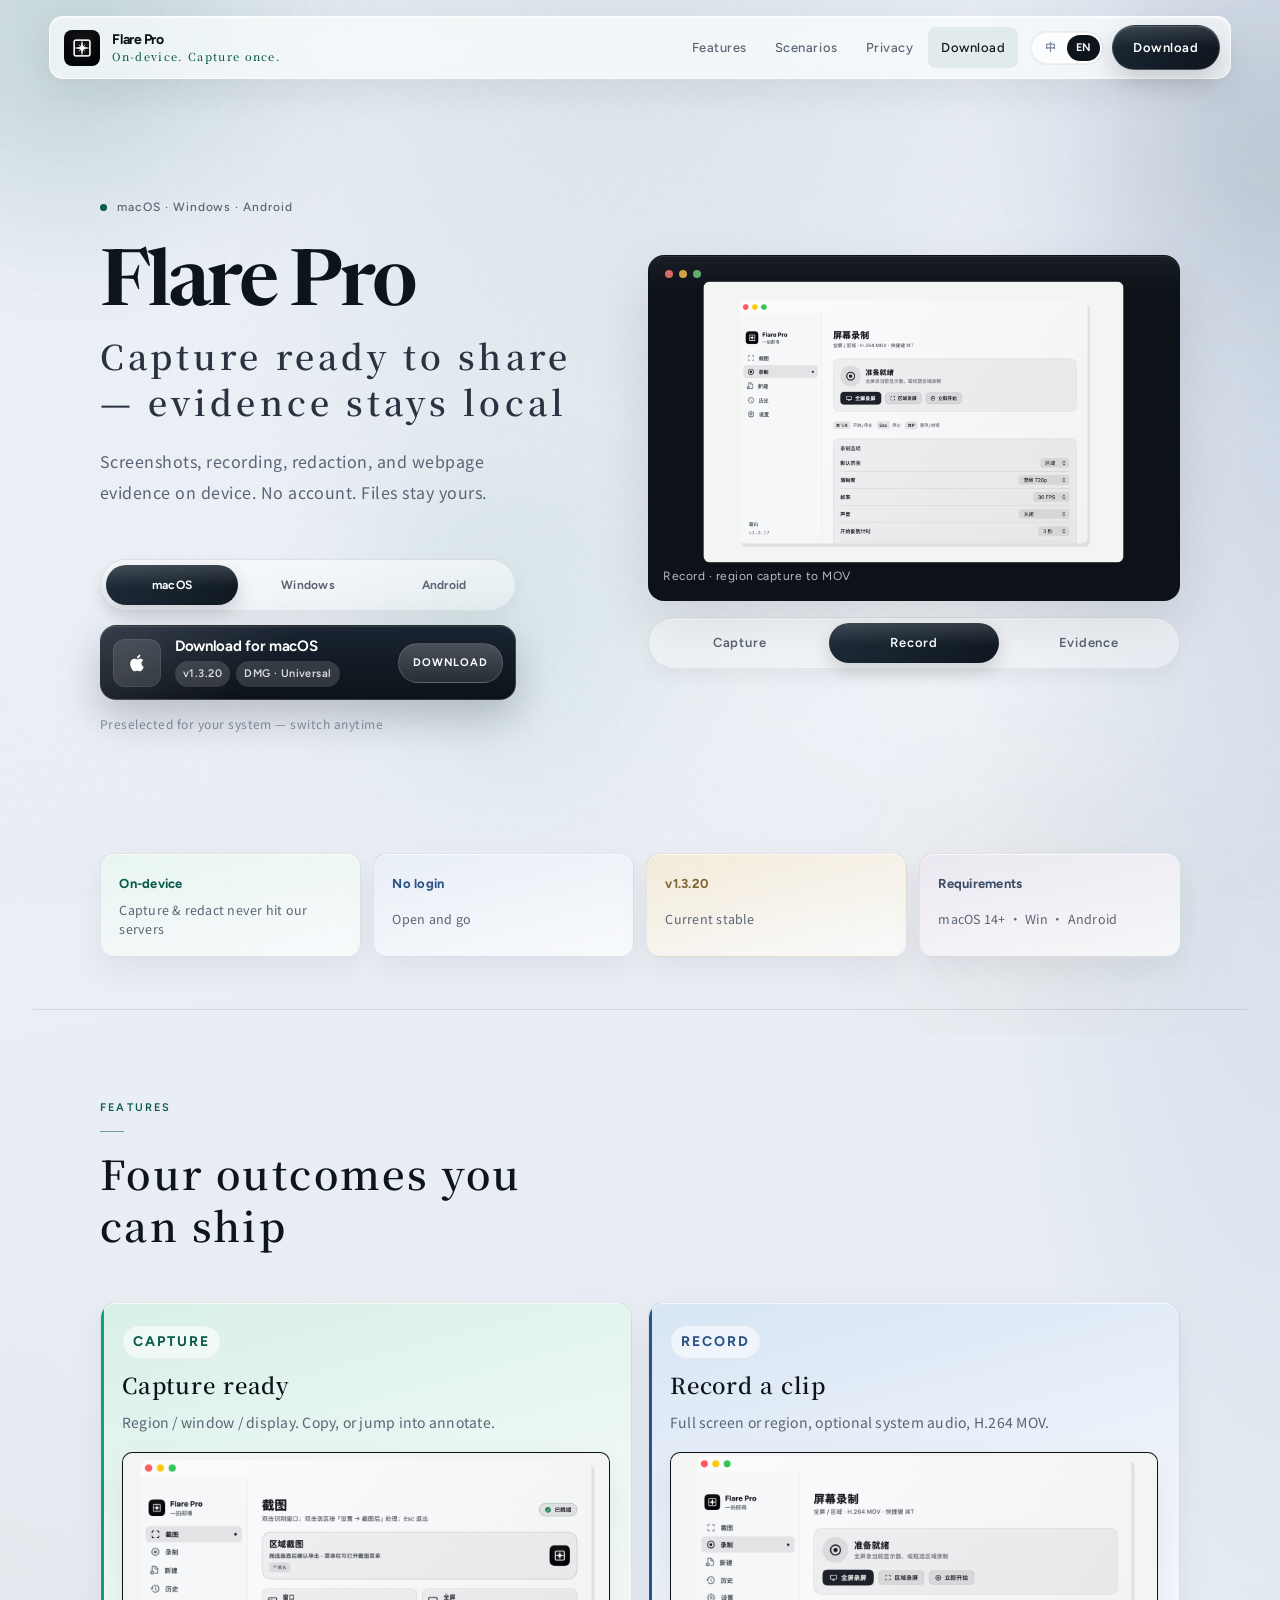
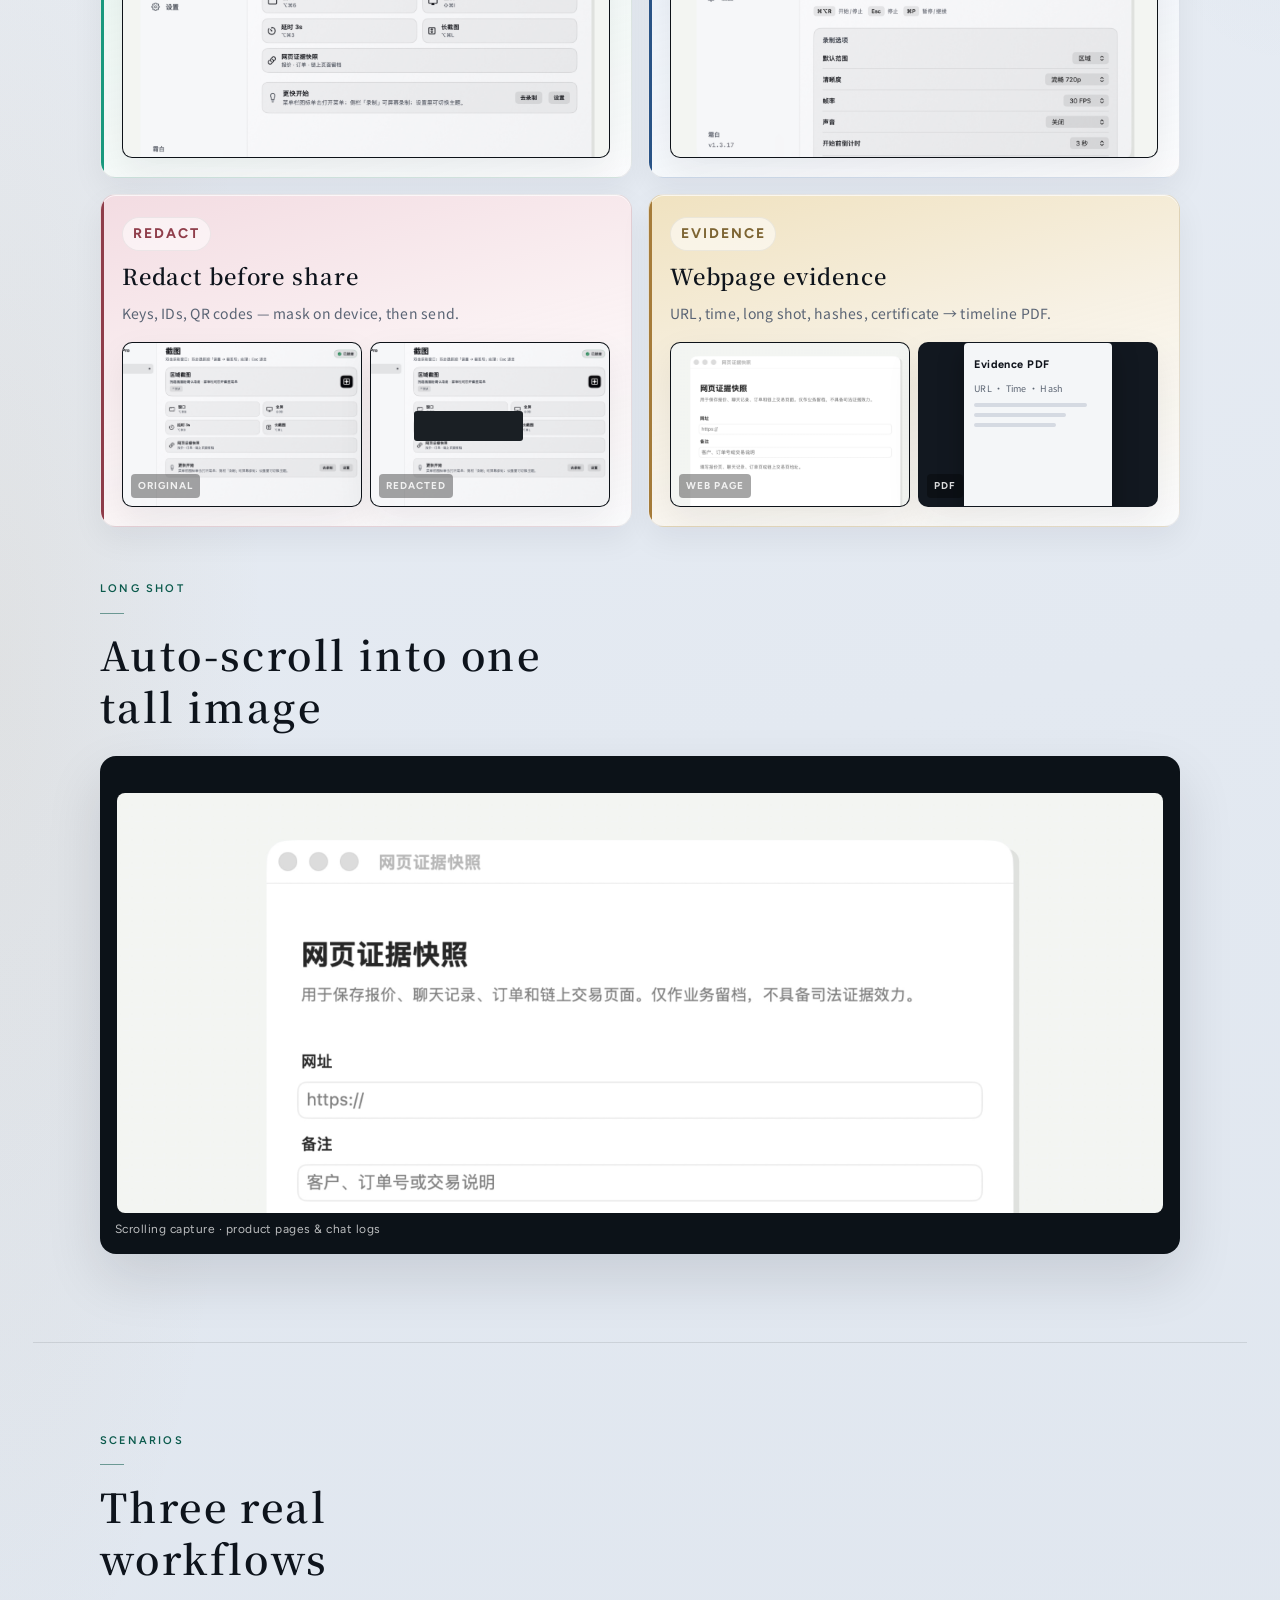
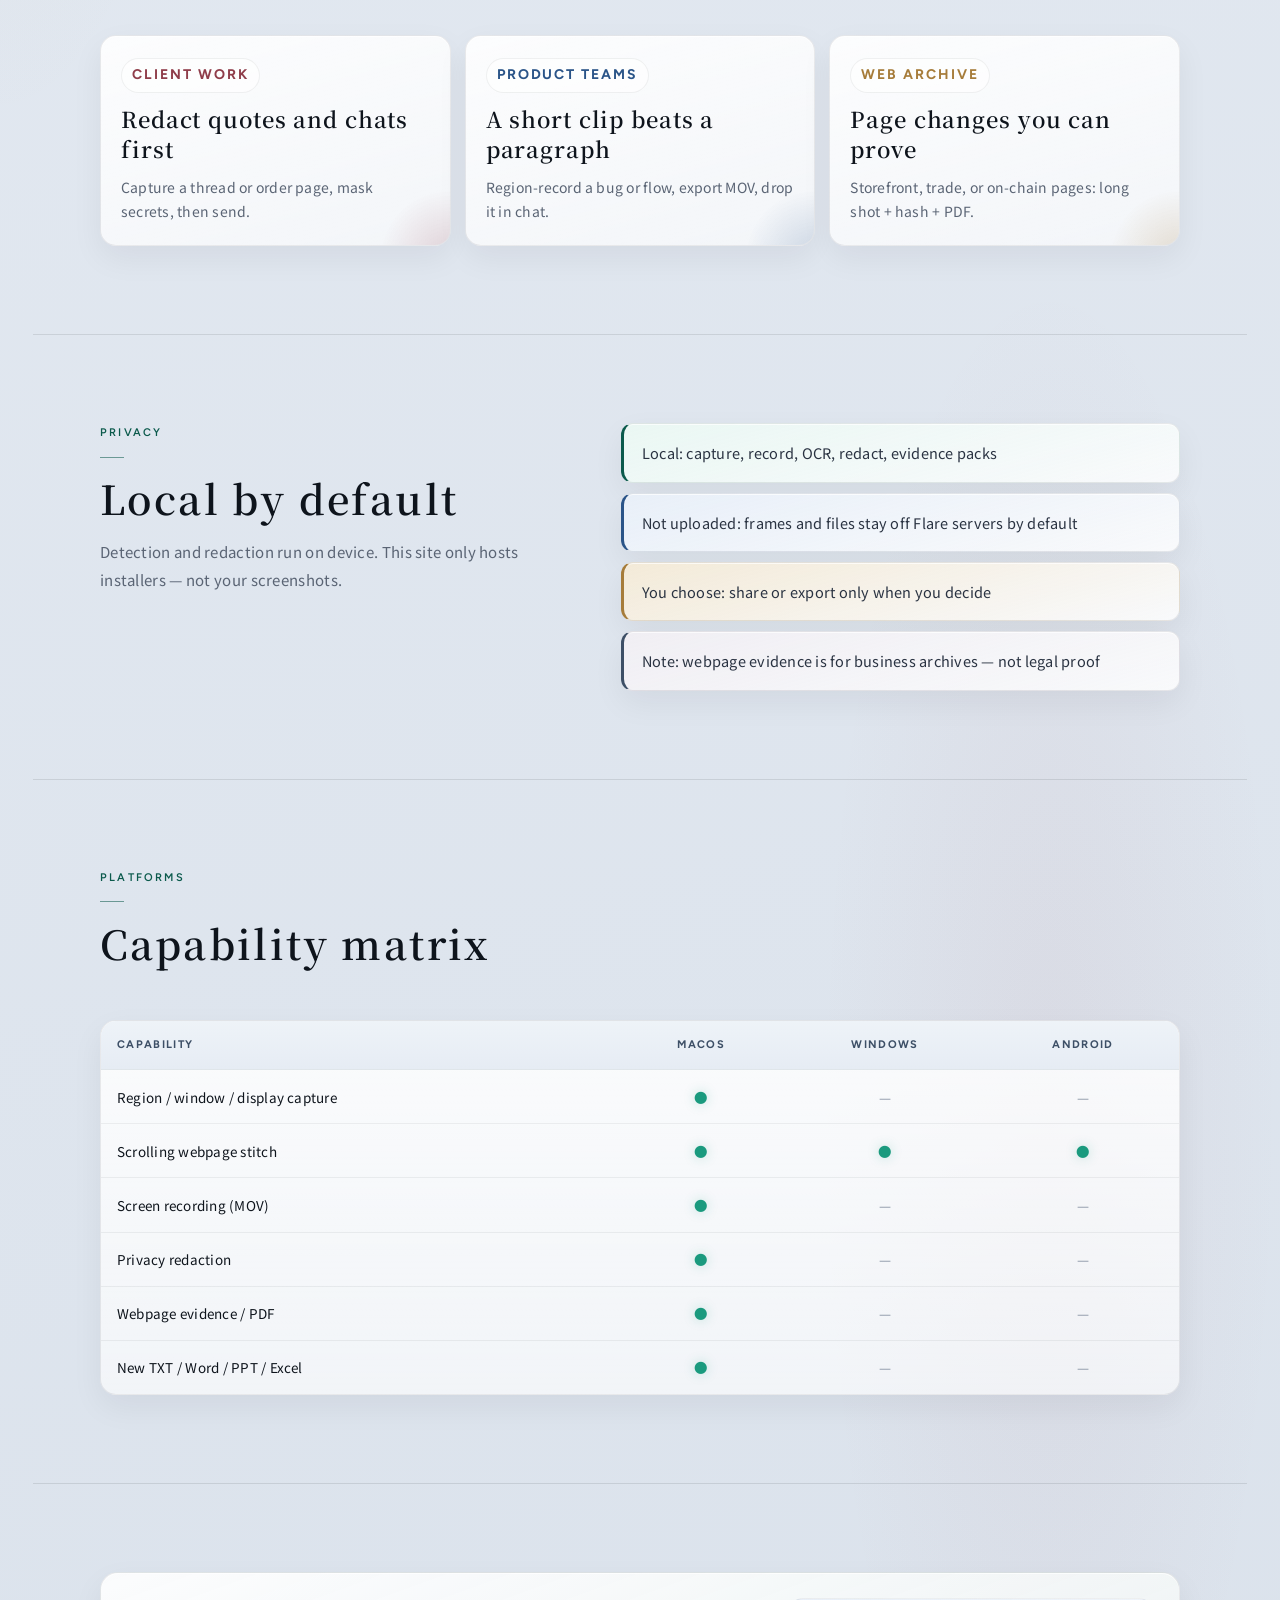
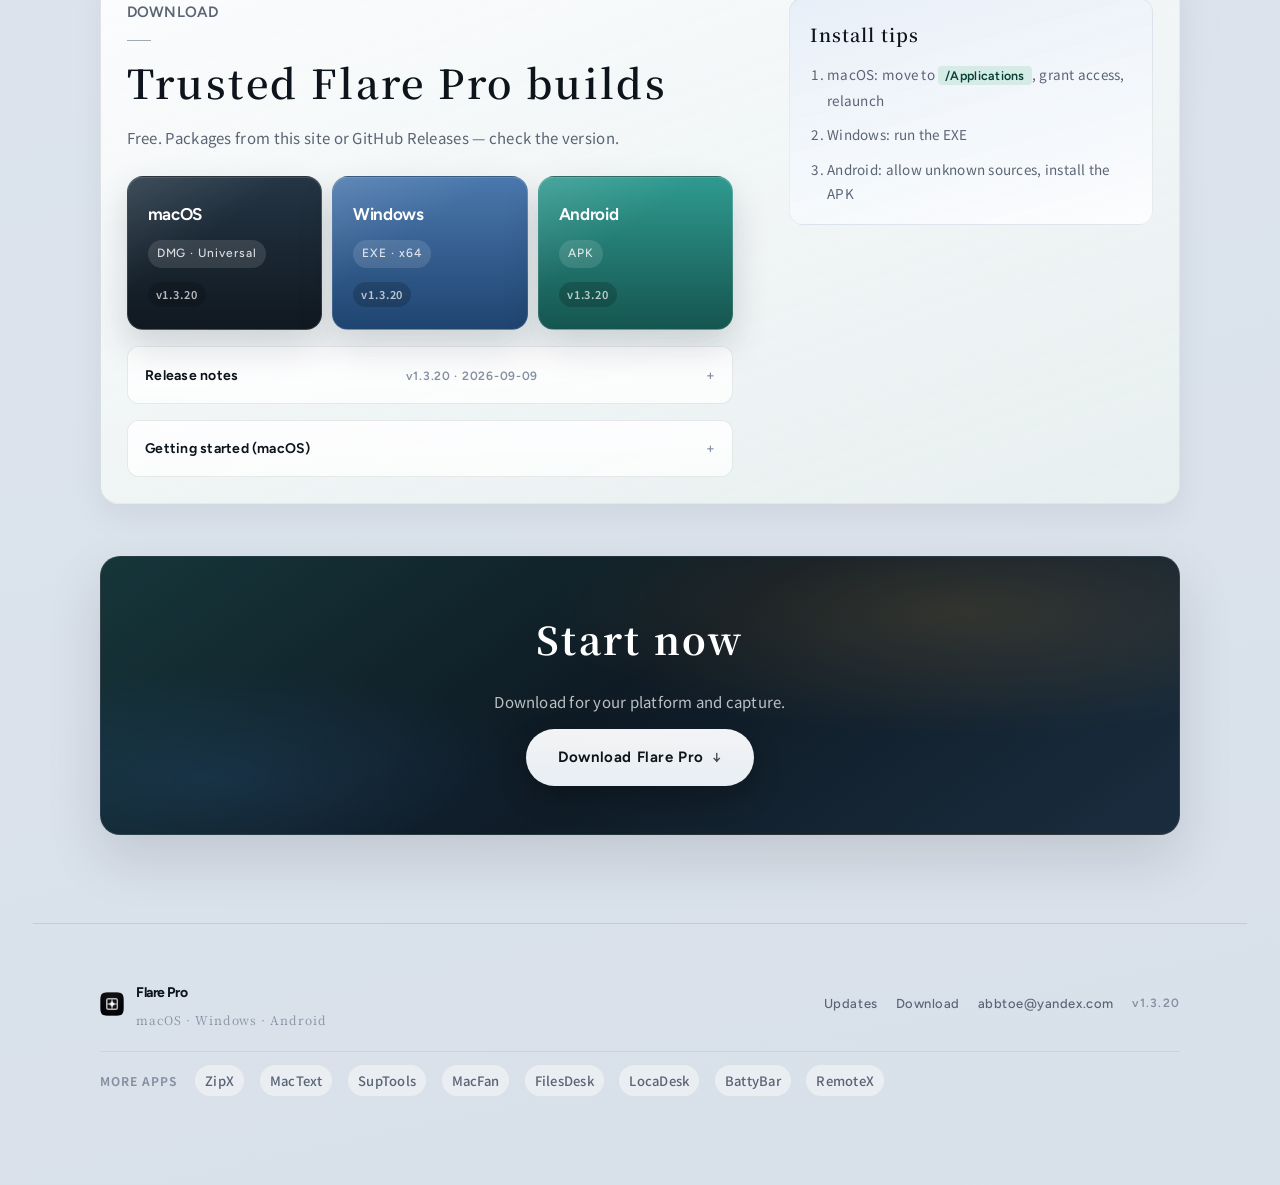
==== docs/index.html @ ccb1c453 "Refresh social preview images from the latest homepage hero. Replace og-home and og-cover with a 120" ====
<!DOCTYPE html>
<html lang="zh-Hans">
<head>
  <meta charset="utf-8" />
  <meta name="viewport" content="width=device-width, initial-scale=1, viewport-fit=cover" />
  <meta name="robots" content="index, follow, max-image-preview:large, max-snippet:-1, max-video-preview:-1" />
  <title>Flare — 截图、录屏、隐私脱敏与网页证据快照</title>
  <meta name="keywords" content="Flare,截图,录屏,隐私脱敏,网页证据,长截图,OCR,macOS,Windows,Android" />
  <meta name="description" content="Flare Pro：本地完成截图、录屏、隐私脱敏与网页证据快照。无需登录，macOS / Windows / Android 可用。" />
  <meta name="theme-color" content="#0c3d36" />
  <meta name="author" content="linux503" />
  <link rel="canonical" href="https://linux503.github.io/Flare/" />
  <meta property="og:type" content="website" />
  <meta property="og:site_name" content="Flare" />
  <meta property="og:locale" content="zh_CN" />
  <meta property="og:title" content="Flare — 截图、录屏、隐私脱敏与网页证据快照" />
  <meta property="og:description" content="本地完成截图、录屏、隐私脱敏与网页证据快照。无需登录，打开即用。" />
  <meta property="og:url" content="https://linux503.github.io/Flare/" />
  <meta property="og:image" content="https://linux503.github.io/Flare/og-home.jpg?v=17" />
  <meta property="og:image:width" content="1200" />
  <meta property="og:image:height" content="630" />
  <meta name="twitter:card" content="summary_large_image" />
  <meta name="twitter:title" content="Flare — 截图、录屏、隐私脱敏与网页证据快照" />
  <meta name="twitter:description" content="本地完成截图、录屏、隐私脱敏与网页证据快照。无需登录，打开即用。" />
  <meta name="twitter:image" content="https://linux503.github.io/Flare/og-home.jpg?v=17" />
  <link rel="icon" type="image/png" href="./favicon-32.png?v=14" sizes="32x32" />
  <link rel="apple-touch-icon" href="./apple-touch-icon.png?v=14" />
  <link rel="preconnect" href="https://fonts.googleapis.com" />
  <link rel="preconnect" href="https://fonts.gstatic.com" crossorigin />
  <link href="https://fonts.googleapis.com/css2?family=Newsreader:opsz,wght@6..72,500;600;700&family=Figtree:wght@400;500;600;700&family=Noto+Sans+SC:wght@400;500;600;700&family=Noto+Serif+SC:wght@500;600;700&display=swap" rel="stylesheet" />
  <link rel="alternate" hreflang="zh-Hans" href="https://linux503.github.io/Flare/?lang=zh" />
  <link rel="alternate" hreflang="en" href="https://linux503.github.io/Flare/?lang=en" />
  <link rel="stylesheet" href="styles.css?v=74" />
</head>
<body class="theme-atelier">
  <div class="atmosphere" aria-hidden="true">
    <span class="orb orb-a"></span>
    <span class="orb orb-b"></span>
    <span class="orb orb-c"></span>
    <span class="orb orb-d"></span>
    <span class="grid-veil"></span>
  </div>
  <div class="scroll-progress" aria-hidden="true"></div>
  <a class="skip-link" href="#main" data-i18n="skip">跳至正文</a>

  <header class="site-header">
    <a class="brand" href="./" data-i18n-aria="brand.home" aria-label="Flare Pro 首页">
      <span class="brand-mark"><img src="logo.png?v=13" width="32" height="32" alt="" /></span>
      <span class="brand-text">
        <strong>Flare Pro</strong>
        <em data-i18n="brand.tag">本地完成，一拍即得</em>
      </span>
    </a>
    <nav id="site-nav" class="site-nav">
      <div class="nav-cluster">
        <div class="nav-links">
          <a href="#features" data-i18n="nav.features">功能</a>
          <a href="#scenarios" data-i18n="nav.scenarios">场景</a>
          <a href="#privacy" data-i18n="nav.privacy">隐私</a>
          <a href="#get" data-i18n="nav.get">下载</a>
        </div>
        <div class="nav-tools">
          <button type="button" class="lang-switch" data-lang-toggle data-lang="zh" data-i18n-aria="lang.aria" aria-label="语言">
            <span class="lang-track" aria-hidden="true">
              <span class="lang-thumb"></span>
              <span class="lang-opt" data-side="zh">中</span>
              <span class="lang-opt" data-side="en">EN</span>
            </span>
          </button>
          <a class="pill" data-dl-main href="./downloads/Flare-Pro-1.3.20-Universal.dmg" download data-i18n-aria="dl.pillAria" aria-label="下载 Flare Pro">
            <span data-i18n="dl.pill">下载</span>
          </a>
        </div>
      </div>
    </nav>
    <button type="button" class="nav-toggle" aria-expanded="false" aria-controls="site-nav" data-i18n-aria="nav.menu" aria-label="菜单">
      <i></i><i></i>
    </button>
  </header>

  <main id="main">
    <!-- 1. Hero -->
    <section class="hero">
      <div class="hero-copy" data-hero>
        <p class="now-badge"><span class="now-dot" aria-hidden="true"></span><span data-i18n="hero.badge">macOS · Windows · Android</span></p>
        <p class="brand-xl">Flare Pro</p>
        <h1 data-i18n="hero.h1">截完就能用，留证也不外传</h1>
        <p class="subtitle" data-i18n="hero.sub">本地截图、录屏、隐私脱敏与网页证据快照。无需登录，文件留在你的设备上。</p>
        <div class="dl-dock" data-dl-dock>
          <div class="dl-tabs" role="tablist" data-i18n-aria="dl.tabsAria" aria-label="选择平台">
            <button type="button" class="is-on" role="tab" aria-selected="true" data-os="mac"><span>macOS</span></button>
            <button type="button" role="tab" aria-selected="false" data-os="win"><span>Windows</span></button>
            <button type="button" role="tab" aria-selected="false" data-os="android"><span>Android</span></button>
          </div>
          <a class="dl-main" data-os="mac" data-dl-main href="./downloads/Flare-Pro-1.3.20-Universal.dmg" download>
            <span class="dl-main-mark" aria-hidden="true">
              <svg data-dl-icon viewBox="0 0 24 24"><path fill="currentColor" d="M18.71 19.5c-.83 1.24-1.71 2.45-3.05 2.47-1.34.03-1.77-.79-3.29-.79-1.53 0-2 .77-3.27.82-1.31.05-2.3-1.32-3.14-2.53C4.25 17 2.94 12.45 4.7 9.39c.87-1.52 2.43-2.48 4.12-2.51 1.28-.02 2.5.87 3.29.87.78 0 2.26-1.07 3.8-.91.65.03 2.47.26 3.64 1.98-.09.06-2.17 1.28-2.15 3.81.03 3.02 2.65 4.03 2.68 4.04-.03.07-.42 1.44-1.38 2.83M13 3.5c.73-.83 1.94-1.46 2.94-1.5.13 1.17-.34 2.35-1.04 3.19-.69.85-1.83 1.51-2.95 1.42-.15-1.15.41-2.35 1.05-3.11z"/></svg>
            </span>
            <span class="dl-main-copy">
              <strong data-dl-title data-i18n="dl.macTitle">下载 macOS 版</strong>
              <em>
                <span class="dl-chip" data-app-version>v1.3.20</span>
                <span class="dl-chip" data-dl-file>DMG · Universal</span>
              </em>
            </span>
            <span class="dl-main-go"><span data-i18n="dl.go">下载</span></span>
          </a>
          <p class="dl-hint" data-i18n="dl.hint">已按系统预选，也可切换平台</p>
        </div>
      </div>

      <div class="showcase" data-carousel data-hero role="region" data-i18n-aria="carousel.aria" aria-label="功能演示">
        <div class="proof-stage stage">
          <div class="proof-frame on" data-i="0">
            <img src="ui-home.jpg?v=11" alt="" data-i18n-alt="img.shot" width="1440" height="960" fetchpriority="high" decoding="async" class="crop-capture" />
            <p class="proof-caption" data-i18n="proof.capture">Capture · 框选后复制或标注</p>
          </div>
          <div class="proof-frame" data-i="1">
            <img src="ui-record.jpg?v=11" alt="" data-i18n-alt="img.rec" width="1440" height="960" loading="lazy" decoding="async" class="crop-record" />
            <p class="proof-caption" data-i18n="proof.record">Record · 区域录制导出 MOV</p>
          </div>
          <div class="proof-frame" data-i="2">
            <img src="ui-evidence.jpg?v=11" alt="" data-i18n-alt="img.ev" width="1440" height="960" loading="lazy" decoding="async" class="crop-evidence" />
            <p class="proof-caption" data-i18n="proof.evidence">Evidence · 网页留证包</p>
          </div>
        </div>
        <div class="switcher" role="tablist" data-i18n-aria="switch.aria" aria-label="演示切换">
          <button type="button" class="on" data-goto="0" role="tab" aria-selected="true"><b data-i18n="tab.shot">Capture</b></button>
          <button type="button" data-goto="1" role="tab" aria-selected="false"><b data-i18n="tab.rec">Record</b></button>
          <button type="button" data-goto="2" role="tab" aria-selected="false"><b data-i18n="tab.ev">Evidence</b></button>
        </div>
      </div>
    </section>

    <!-- 2. Trust bar -->
    <section class="trust" aria-label="信任信息">
      <ul class="trust-bar">
        <li><strong data-i18n="trust.local">本地处理</strong><span data-i18n="trust.localP">截图与脱敏不经服务器</span></li>
        <li><strong data-i18n="trust.login">无需登录</strong><span data-i18n="trust.loginP">打开就能用</span></li>
        <li><strong data-app-version>v1.3.20</strong><span data-i18n="trust.verP">当前稳定版</span></li>
        <li><strong data-i18n="trust.os">系统要求</strong><span data-i18n="trust.osP">macOS 14+ · Win · Android</span></li>
      </ul>
    </section>

    <!-- 3. Four result features -->
    <section id="features" class="features">
      <div class="section-head" data-reveal>
        <p class="tag" data-i18n="feat.tag">功能</p>
        <h2 data-i18n="feat.h2">四件事，做到结果可交付</h2>
      </div>
      <div class="feature-grid">
        <article class="feature-card tone-capture" data-reveal style="--d:0">
          <p class="feature-kicker">Capture</p>
          <h3 data-i18n="feat.capture">截图即用</h3>
          <p data-i18n="feat.captureP">区域 / 窗口 / 全屏。框选后复制，或进入标注。</p>
          <div class="proof-stage compact">
            <img src="ui-home.jpg?v=11" alt="" class="crop-capture" loading="lazy" width="1440" height="960" />
          </div>
        </article>
        <article class="feature-card tone-record" data-reveal style="--d:1">
          <p class="feature-kicker">Record</p>
          <h3 data-i18n="feat.record">录屏成片</h3>
          <p data-i18n="feat.recordP">全屏或区域，系统声可选，导出 H.264 MOV。</p>
          <div class="proof-stage compact">
            <img src="ui-record.jpg?v=11" alt="" class="crop-record" loading="lazy" width="1440" height="960" />
          </div>
        </article>
        <article class="feature-card tone-redact" data-reveal style="--d:2">
          <p class="feature-kicker">Redact</p>
          <h3 data-i18n="feat.redact">分享前脱敏</h3>
          <p data-i18n="feat.redactP">密钥、证件、二维码等敏感信息，本地遮盖后再发出。</p>
          <div class="proof-pair" aria-hidden="true">
            <div class="proof-stage mini">
              <img src="ui-home.jpg?v=11" alt="" class="crop-redact-src" loading="lazy" />
              <span class="pair-label" data-i18n="feat.original">Original</span>
            </div>
            <div class="proof-stage mini redacted">
              <img src="ui-home.jpg?v=11" alt="" class="crop-redact-src" loading="lazy" />
              <span class="redact-mask"></span>
              <span class="pair-label" data-i18n="feat.redacted">Redacted</span>
            </div>
          </div>
        </article>
        <article class="feature-card tone-evidence" data-reveal style="--d:3">
          <p class="feature-kicker">Evidence</p>
          <h3 data-i18n="feat.evidence">网页留证</h3>
          <p data-i18n="feat.evidenceP">网址、时间、长图、哈希与证书，导出时间线 PDF。</p>
          <div class="proof-pair evidence-pair" aria-hidden="true">
            <div class="proof-stage mini">
              <img src="ui-evidence.jpg?v=11" alt="" class="crop-evidence-page" loading="lazy" />
              <span class="pair-label" data-i18n="feat.webpage">Web page</span>
            </div>
            <div class="proof-stage mini pdf-mock">
              <div class="pdf-sheet">
                <b>Evidence PDF</b>
                <em>URL · Time · Hash</em>
                <i></i><i></i><i></i>
              </div>
              <span class="pair-label">PDF</span>
            </div>
          </div>
        </article>
      </div>

      <div class="longshot" data-reveal>
        <div class="section-head tight">
          <p class="tag" data-i18n="long.tag">长截图</p>
          <h2 data-i18n="long.h2">自动滚动，拼成一张长图</h2>
        </div>
        <div class="proof-stage longshot-stage">
          <div class="longshot-viewport">
            <img src="ui-evidence.jpg?v=11" alt="" class="longshot-img" loading="lazy" width="1440" height="960" />
          </div>
          <p class="proof-caption" data-i18n="long.cap">Scrolling capture · 适合详情页与聊天记录</p>
        </div>
      </div>
    </section>

    <!-- 4. Scenarios -->
    <section id="scenarios" class="scenarios">
      <div class="section-head" data-reveal>
        <p class="tag" data-i18n="sc.tag">场景</p>
        <h2 data-i18n="sc.h2">三个真实工作流</h2>
      </div>
      <div class="scenario-grid">
        <article class="scenario-card tone-client" data-reveal style="--d:0">
          <p class="feature-kicker" data-i18n="sc.1k">客户沟通</p>
          <h3 data-i18n="sc.1h">报价与聊天先脱敏再发</h3>
          <p data-i18n="sc.1p">截下对话或订单页，遮住密钥与证件，再发给客户或同事。</p>
        </article>
        <article class="scenario-card tone-collab" data-reveal style="--d:1">
          <p class="feature-kicker" data-i18n="sc.2k">产品协作</p>
          <h3 data-i18n="sc.2h">录一段操作，比文字更快</h3>
          <p data-i18n="sc.2p">区域录屏说明 bug 或流程，导出 MOV 丢进群里即可。</p>
        </article>
        <article class="scenario-card tone-archive" data-reveal style="--d:2">
          <p class="feature-kicker" data-i18n="sc.3k">网页留证</p>
          <h3 data-i18n="sc.3h">页面变更有据可查</h3>
          <p data-i18n="sc.3p">电商、外贸、链上页面一键留档：长图 + 哈希 + 时间线 PDF。</p>
        </article>
      </div>
    </section>

    <!-- 5. Privacy -->
    <section id="privacy" class="privacy">
      <div class="privacy-grid" data-reveal>
        <div class="section-head tight">
          <p class="tag" data-i18n="priv.tag">隐私</p>
          <h2 data-i18n="priv.h2">默认留在本机</h2>
          <p data-i18n="priv.p">敏感检测与脱敏在本地完成。官网只托管安装包，不接收你的截图内容。</p>
        </div>
        <ul class="privacy-list">
          <li class="tone-local" data-i18n="priv.1">本地：截图、录屏、OCR、脱敏、证据包生成</li>
          <li class="tone-upload" data-i18n="priv.2">不上传：画面与文件默认不发往 Flare 服务器</li>
          <li class="tone-control" data-i18n="priv.3">你可控：是否分享、导出到何处，由你决定</li>
          <li class="tone-note" data-i18n="priv.4">说明：网页证据用于业务留档，不具备司法效力</li>
        </ul>
      </div>
    </section>

    <!-- 6. Platform table -->
    <section id="platforms" class="platforms">
      <div class="section-head" data-reveal>
        <p class="tag" data-i18n="plat.tag">平台</p>
        <h2 data-i18n="plat.h2">能力对照</h2>
      </div>
      <div class="table-wrap" data-reveal>
        <table class="cap-table">
          <thead>
            <tr>
              <th data-i18n="plat.cap">能力</th>
              <th>macOS</th>
              <th>Windows</th>
              <th>Android</th>
            </tr>
          </thead>
          <tbody>
            <tr>
              <td data-i18n="plat.r1">区域 / 窗口 / 全屏截图</td>
              <td class="yes">●</td><td class="muted">—</td><td class="muted">—</td>
            </tr>
            <tr>
              <td data-i18n="plat.r2">网页滚动长截图</td>
              <td class="yes">●</td><td class="yes">●</td><td class="yes">●</td>
            </tr>
            <tr>
              <td data-i18n="plat.r3">录屏（MOV）</td>
              <td class="yes">●</td><td class="muted">—</td><td class="muted">—</td>
            </tr>
            <tr>
              <td data-i18n="plat.r4">隐私脱敏</td>
              <td class="yes">●</td><td class="muted">—</td><td class="muted">—</td>
            </tr>
            <tr>
              <td data-i18n="plat.r5">网页证据快照 / PDF</td>
              <td class="yes">●</td><td class="muted">—</td><td class="muted">—</td>
            </tr>
            <tr>
              <td data-i18n="plat.r6">新建 TXT / Word / PPT / Excel</td>
              <td class="yes">●</td><td class="muted">—</td><td class="muted">—</td>
            </tr>
          </tbody>
        </table>
      </div>
    </section>

    <!-- 7 + 8. Updates (folded) + Download CTA -->
    <section id="get" class="get">
      <div class="get-card" data-reveal>
        <div>
          <p class="tag" data-i18n="get.tag">下载</p>
          <h2 data-i18n="get.h2">可信下载 Flare Pro</h2>
          <p data-i18n="get.p">免费。安装包来自本站或 GitHub Releases，版本号可核对。</p>
          <div class="platform-grid">
            <a class="platform-card is-primary" data-download href="./downloads/Flare-Pro-1.3.20-Universal.dmg" download>
              <span class="platform-name">macOS</span>
              <span class="platform-tag">DMG · Universal</span>
              <span class="dl-ver" data-app-version>v1.3.20</span>
            </a>
            <a class="platform-card is-win" data-download-windows href="https://github.com/linux503/Flare/releases/download/v1.3.20/Flare-Windows-x64.exe">
              <span class="platform-name">Windows</span>
              <span class="platform-tag">EXE · x64</span>
              <span class="dl-ver" data-app-version>v1.3.20</span>
            </a>
            <a class="platform-card is-android" data-download-android href="./downloads/Flare-Android.apk" download>
              <span class="platform-name">Android</span>
              <span class="platform-tag">APK</span>
              <span class="dl-ver" data-app-version>v1.3.20</span>
            </a>
          </div>

          <details class="fold" id="whats-new">
            <summary>
              <span data-i18n="wn.summary">更新记录</span>
              <em><span data-app-version>v1.3.20</span> · <span data-published-at>2026-09-08</span></em>
            </summary>
            <ol class="whats-new-list" data-changelog>
              <li>网页证据快照：网址、长图、哈希、证书与时间线 PDF</li>
              <li>隐私安全模式：分享前精准脱敏敏感文字</li>
              <li>官网下载支持平台切换与系统识别</li>
              <li>截图会话稳定性修复</li>
            </ol>
          </details>

          <details class="fold">
            <summary data-i18n="start.summary">开始使用（macOS）</summary>
            <ol class="start-mini">
              <li data-i18n="start.1">放到 /Applications，授权「屏幕录制」后完全退出再打开</li>
              <li data-i18n="start.2">菜单栏单击区域截图；⌘⌥R 录屏；⌘⇧D 新建文档</li>
              <li data-i18n="start.3">Windows / Android：下载后打开链接即可网页长截图</li>
            </ol>
          </details>
        </div>
        <aside>
          <h3 data-i18n="install.h3">安装建议</h3>
          <ol>
            <li data-i18n-html="install.1">macOS：放到 <code>/Applications</code>，授权后重启应用</li>
            <li data-i18n="install.2">Windows：EXE 双击运行</li>
            <li data-i18n="install.3">Android：允许未知来源后安装 APK</li>
          </ol>
        </aside>
      </div>

      <div class="final-cta" data-reveal>
        <div class="final-cta-inner">
          <h2 data-i18n="cta.h2">现在开始</h2>
          <p data-i18n="cta.p">下载对应平台，打开就能截。</p>
          <a class="pill large cta-btn" data-dl-main href="./downloads/Flare-Pro-1.3.20-Universal.dmg" download>
            <span data-i18n="cta.btn">下载 Flare Pro</span>
          </a>
        </div>
      </div>
    </section>
  </main>

  <footer class="site-footer">
    <div class="brand">
      <img src="logo.png?v=13" width="22" height="22" alt="" />
      <div>
        <strong>Flare Pro</strong>
        <em>macOS · Windows · Android</em>
      </div>
    </div>
    <div class="footer-apps" aria-label="更多软件">
      <span data-i18n="apps.other">其他工具</span>
      <a href="https://linux503.github.io/ZipX/" target="_blank" rel="noopener noreferrer">ZipX</a>
      <a href="https://linux503.github.io/MacText/" target="_blank" rel="noopener noreferrer">MacText</a>
      <a href="https://linux503.github.io/suptools/" target="_blank" rel="noopener noreferrer">SupTools</a>
      <a href="https://linux503.github.io/MacFan/" target="_blank" rel="noopener noreferrer">MacFan</a>
      <a href="https://linux503.github.io/FilesDesk/" target="_blank" rel="noopener noreferrer">FilesDesk</a>
      <a href="https://linux503.github.io/LocaDesk/" target="_blank" rel="noopener noreferrer">LocaDesk</a>
      <a href="https://linux503.github.io/BattyBar/" target="_blank" rel="noopener noreferrer">BattyBar</a>
      <a href="https://linux503.github.io/RemoteX/" target="_blank" rel="noopener noreferrer">RemoteX</a>
    </div>
    <div class="links">
      <a href="#whats-new" data-i18n="nav.updates">更新</a>
      <a href="#get" data-i18n="nav.get">下载</a>
      <a href="mailto:abbtoe@yandex.com">abbtoe@yandex.com</a>
      <span class="footer-ver" data-app-version>v1.3.20</span>
    </div>
  </footer>

  <script src="i18n.js?v=21" defer></script>
  <script src="site.js?v=31" defer></script>
</body>
</html>
---- docs/styles.css ----
/* Flare — Atelier redesign (graphite porcelain + verdigris) */

:root {
  --bg: #e2e7ef;
  --bg-soft: #f4f6fa;
  --bg-deep: #c9d1de;
  --ink: #0e141c;
  --ink-soft: #2a3342;
  --muted: #5a6474;
  --faint: #8490a1;
  --line: rgba(14, 20, 28, 0.1);
  --line-soft: rgba(14, 20, 28, 0.06);
  --accent: #0b5a4c;
  --accent-deep: #073f35;
  --accent-bright: #1a9a7e;
  --accent-soft: #d4ece5;
  --accent-mist: rgba(11, 90, 76, 0.14);
  --steel: #2a4a66;
  --slate: #3d4f66;
  --slate-soft: #e6ebf2;
  --win: #2a5488;
  --win-soft: #e0eaf6;
  --android: #1c6d66;
  --android-soft: #d8efeb;
  --rose: #8f3d4a;
  --rose-soft: #f5e6e9;
  --clay: #9a5a3c;
  --clay-soft: #f4ebe4;
  --gold: #7d6432;
  --gold-soft: #f1ead8;
  --brass: #a67c3a;
  --brass-soft: #f3ead8;
  --surface: rgba(255, 255, 255, 0.82);
  --surface-solid: #fbfcfd;
  --card: rgba(255, 255, 255, 0.72);
  --card-strong: #ffffff;
  --display: "Newsreader", "Noto Serif SC", Georgia, serif;
  --serif: "Noto Serif SC", "Newsreader", Georgia, serif;
  --sans: "Figtree", "Noto Sans SC", system-ui, sans-serif;
  --body: "Noto Sans SC", "Figtree", system-ui, sans-serif;
  --pad: clamp(24px, 5.2vw, 80px);
  --max: 1080px;
  --gutter: clamp(1.25rem, 2.8vw, 2.25rem);
  --measure: 34rem;
  --ease: cubic-bezier(0.22, 1, 0.36, 1);
  --space-1: 0.4rem;
  --space-2: 0.75rem;
  --space-3: 1.25rem;
  --space-4: 2rem;
  --space-5: 3.25rem;
  --space-6: 5.5rem;
  --space-7: 7.5rem;
  --radius: 4px;
  --radius-md: 8px;
  --radius-lg: 12px;
  --radius-xl: 14px;
  --shadow-soft: 0 14px 36px rgba(14, 20, 28, 0.07);
  --shadow-lift: 0 24px 56px rgba(14, 20, 28, 0.12);
  --shadow-card: 0 1px 0 rgba(255,255,255,0.7) inset, 0 12px 32px rgba(14, 20, 28, 0.06);
}

* { box-sizing: border-box; }

html {
  scroll-behavior: smooth;
  overflow-x: clip;
  -webkit-text-size-adjust: 100%;
  text-size-adjust: 100%;
}

body {
  margin: 0;
  color: var(--ink);
  overflow-x: clip;
  padding-left: env(safe-area-inset-left);
  padding-right: env(safe-area-inset-right);
  padding-bottom: env(safe-area-inset-bottom);
  background:
    radial-gradient(ellipse 78% 52% at 48% -16%, rgba(11, 90, 76, 0.16), transparent 58%),
    radial-gradient(ellipse 46% 40% at 100% 6%, rgba(42, 84, 136, 0.14), transparent 55%),
    radial-gradient(ellipse 40% 34% at 0% 38%, rgba(166, 124, 58, 0.08), transparent 52%),
    radial-gradient(ellipse 36% 28% at 82% 72%, rgba(143, 61, 74, 0.06), transparent 50%),
    linear-gradient(168deg, #eef2f8 0%, #e3e9f1 40%, #d8e0ea 100%);
  font-family: var(--body);
  font-size: 16px;
  font-weight: 400;
  line-height: 1.8;
  letter-spacing: 0.015em;
  -webkit-font-smoothing: antialiased;
}

body::before {
  content: "";
  position: fixed;
  inset: 0;
  pointer-events: none;
  z-index: 0;
  opacity: 0.045;
  mix-blend-mode: multiply;
  background-image:
    linear-gradient(rgba(16, 20, 28, 0.03) 1px, transparent 1px),
    linear-gradient(90deg, rgba(16, 20, 28, 0.03) 1px, transparent 1px);
  background-size: 48px 48px;
  mask-image: radial-gradient(ellipse 70% 60% at 50% 20%, #000 20%, transparent 75%);
}

body::after {
  content: "";
  position: fixed;
  inset: 0;
  pointer-events: none;
  z-index: 0;
  opacity: 0.035;
  background-image: url("data:image/svg+xml,%3Csvg viewBox='0 0 180 180' xmlns='http://www.w3.org/2000/svg'%3E%3Cfilter id='n'%3E%3CfeTurbulence type='fractalNoise' baseFrequency='.85' numOctaves='4' stitchTiles='stitch'/%3E%3C/filter%3E%3Crect width='100%25' height='100%25' filter='url(%23n)'/%3E%3C/svg%3E");
}

.atmosphere {
  position: fixed;
  inset: -15% -8%;
  z-index: 0;
  pointer-events: none;
  overflow: hidden;
}
.atmosphere .orb {
  position: absolute;
  border-radius: 50%;
  filter: blur(64px);
  opacity: 0.7;
  animation: drift 28s ease-in-out infinite;
}
.orb-a {
  width: min(52vw, 520px);
  height: min(52vw, 520px);
  top: -8%;
  left: -6%;
  background: radial-gradient(circle, rgba(12, 92, 77, 0.34), transparent 68%);
}
.orb-b {
  width: min(44vw, 460px);
  height: min(44vw, 460px);
  top: 4%;
  right: -8%;
  background: radial-gradient(circle, rgba(45, 74, 99, 0.28), transparent 68%);
  animation-delay: -8s;
}
.orb-c {
  width: min(38vw, 380px);
  height: min(38vw, 380px);
  bottom: 18%;
  left: 28%;
  background: radial-gradient(circle, rgba(26, 154, 126, 0.16), transparent 70%);
  animation-delay: -14s;
}
.orb-d {
  width: min(34vw, 340px);
  height: min(34vw, 340px);
  bottom: -4%;
  right: 12%;
  background: radial-gradient(circle, rgba(166, 124, 58, 0.14), transparent 70%);
  animation-delay: -20s;
}
.grid-veil {
  position: absolute;
  inset: 0;
  background:
    radial-gradient(ellipse 55% 40% at 70% 70%, rgba(255, 255, 255, 0.35), transparent 60%);
  opacity: 0.8;
}

@keyframes drift {
  0%, 100% { transform: translate3d(0, 0, 0) scale(1); }
  50% { transform: translate3d(3%, 4%, 0) scale(1.06); }
}

::selection {
  background: rgba(12, 92, 77, 0.2);
  color: var(--ink);
}

main { position: relative; z-index: 1; }

.skip-link {
  position: absolute;
  left: 14px;
  top: -56px;
  z-index: 1000;
  padding: 10px 16px;
  border-radius: 999px;
  background: var(--ink);
  color: #fff;
  font-weight: 600;
  text-decoration: none;
  transition: top 0.2s var(--ease);
}
.skip-link:focus {
  top: 14px;
  outline: 2px solid var(--accent);
  outline-offset: 2px;
}

.scroll-progress {
  position: fixed;
  top: 0;
  left: 0;
  z-index: 90;
  height: 2px;
  width: 100%;
  transform: scaleX(0);
  transform-origin: left;
  pointer-events: none;
  background: linear-gradient(90deg, var(--accent), #2a9b82 50%, #4a6f8f);
}

/* ── Header ── */
.site-header {
  position: sticky;
  top: 16px;
  z-index: 50;
  width: min(calc(100% - 32px), calc(var(--max) + var(--pad) * 2 - 32px));
  margin: 16px auto 0;
  padding: 8px 10px 8px 12px;
  display: flex;
  align-items: center;
  justify-content: space-between;
  gap: 16px;
  border-radius: 14px;
  border: 1px solid rgba(255, 255, 255, 0.65);
  background: rgba(251, 252, 253, 0.72);
  box-shadow:
    0 1px 0 rgba(255, 255, 255, 0.8) inset,
    var(--shadow-soft);
  -webkit-backdrop-filter: blur(22px) saturate(160%);
  backdrop-filter: blur(22px) saturate(160%);
  transition: background 0.3s ease, box-shadow 0.3s ease, border-color 0.3s ease;
}
.site-header.is-on {
  background: rgba(251, 252, 253, 0.9);
  border-color: rgba(255, 255, 255, 0.8);
  box-shadow:
    0 1px 0 rgba(255, 255, 255, 0.9) inset,
    0 16px 40px rgba(16, 20, 28, 0.1);
}

.brand,
.site-footer .brand {
  display: inline-flex;
  align-items: center;
  gap: 12px;
  text-decoration: none;
  color: var(--ink);
}
.site-header .brand {
  min-width: 0;
  padding: 2px;
  border-radius: 10px;
  transition: transform 0.25s var(--ease);
}
.site-header .brand:hover { transform: translateY(-1px); }

.brand-mark {
  width: 36px;
  height: 36px;
  flex: 0 0 36px;
  display: grid;
  place-items: center;
  border-radius: 8px;
  overflow: hidden;
  background: #0c1218;
}
.brand-mark img,
.brand img,
.site-footer img {
  width: 36px;
  height: 36px;
  display: block;
  border-radius: 8px;
}
.site-footer img {
  width: 24px;
  height: 24px;
  border-radius: 6px;
}

.brand-text {
  display: flex;
  flex-direction: column;
  gap: 3px;
  line-height: 1.05;
}
.brand-text strong,
.site-footer strong {
  font-family: var(--sans);
  font-weight: 700;
  letter-spacing: -0.03em;
  font-size: 14px;
}
.brand-text em {
  font-family: var(--serif);
  font-style: normal;
  font-size: 11px;
  font-weight: 500;
  color: var(--accent);
  letter-spacing: 0.12em;
}

.site-header nav,
.site-nav {
  display: flex;
  align-items: center;
  gap: 10px;
  min-width: 0;
  flex: 1;
  justify-content: flex-end;
}
.nav-cluster {
  display: flex;
  align-items: center;
  gap: 12px;
  min-width: 0;
  width: 100%;
  justify-content: flex-end;
}
.nav-links {
  display: inline-flex;
  align-items: center;
  gap: 2px;
  padding: 0;
}
.nav-links > a {
  text-decoration: none;
  color: var(--muted);
  font-family: var(--sans);
  font-size: 13px;
  font-weight: 500;
  letter-spacing: 0.04em;
  padding: 9px 13px;
  border-radius: 8px;
  transition: color 0.2s ease, background 0.2s ease;
}
.nav-links > a:hover,
.nav-links > a.is-on {
  color: var(--ink);
  background: rgba(12, 92, 77, 0.08);
}

.nav-tools {
  display: flex;
  align-items: center;
  gap: 8px;
  flex-shrink: 0;
}

.site-header .more-apps > summary {
  color: var(--muted);
  padding: 8px 12px 8px 10px;
  gap: 6px;
  border-color: transparent;
  background: transparent;
  box-shadow: none;
}
.site-header .more-apps > summary:hover,
.site-header .more-apps[open] > summary {
  color: var(--ink);
  background: rgba(255, 255, 255, 0.75);
  border-color: transparent;
  box-shadow: none;
  transform: none;
}
.site-header .more-apps > summary::before { opacity: 0 !important; }
.site-header .more-apps-label {
  color: inherit;
  font-size: 13px;
  font-weight: 500;
  letter-spacing: 0.04em;
}
.site-header .more-apps-ico {
  padding: 4px;
  border-radius: 8px;
  box-shadow: none;
  background: rgba(12, 92, 77, 0.08);
  grid-template-columns: repeat(2, 4px);
  gap: 2px;
}
.site-header .more-apps-ico i {
  width: 4px;
  height: 4px;
  background: var(--accent);
}
.site-header .more-apps-chevron {
  width: 1rem;
  height: 1rem;
}

.site-header .pill {
  display: inline-flex;
  align-items: center;
  gap: 8px;
  padding: 10px 18px;
  background: var(--ink);
  color: #fff !important;
  font-family: var(--sans);
  font-size: 13px;
  font-weight: 600;
  letter-spacing: 0.02em;
  text-decoration: none;
  border-radius: 10px;
  transition: background 0.2s ease, transform 0.2s ease;
}
.site-header .pill svg {
  width: 14px;
  height: 14px;
  flex: 0 0 14px;
}
.site-header .pill::after { display: none; }
.site-header .pill:hover {
  background: var(--accent);
  transform: translateY(-1px);
}

.nav-toggle {
  display: none;
  width: 42px;
  height: 42px;
  flex: 0 0 42px;
  border: 0;
  border-radius: 8px;
  background: rgba(16, 20, 28, 0.05);
  cursor: pointer;
  align-items: center;
  justify-content: center;
  flex-direction: column;
  gap: 5px;
  padding: 0;
}
.nav-toggle i {
  display: block;
  width: 16px;
  height: 1.5px;
  border-radius: 99px;
  background: var(--ink);
  transition: transform 0.25s var(--ease), opacity 0.2s ease;
}
.site-header.nav-open .nav-toggle i:first-child {
  transform: translateY(3.25px) rotate(45deg);
}
.site-header.nav-open .nav-toggle i:last-child {
  transform: translateY(-3.25px) rotate(-45deg);
}

.lang-switch {
  appearance: none;
  flex-shrink: 0;
  border: 0;
  cursor: pointer;
  font: inherit;
  padding: 0;
  background: transparent;
  border-radius: 10px;
}
.lang-switch:focus-visible {
  outline: 2px solid rgba(12, 92, 77, 0.4);
  outline-offset: 3px;
}
.lang-track {
  position: relative;
  display: grid;
  grid-template-columns: 1fr 1fr;
  align-items: center;
  width: 74px;
  height: 34px;
  padding: 3px;
  border-radius: 10px;
  background: rgba(255, 255, 255, 0.7);
  box-shadow: inset 0 0 0 1px var(--line-soft);
}
.lang-thumb {
  position: absolute;
  top: 3px;
  left: 3px;
  width: calc(50% - 3px);
  height: calc(100% - 6px);
  border-radius: 7px;
  background: var(--ink);
  transition: transform 0.3s var(--ease);
  z-index: 0;
}
.lang-switch[data-lang="en"] .lang-thumb { transform: translateX(100%); }
.lang-opt {
  position: relative;
  z-index: 1;
  display: grid;
  place-items: center;
  height: 100%;
  font-family: var(--sans);
  font-size: 11px;
  font-weight: 650;
  letter-spacing: 0.06em;
  color: var(--faint);
  transition: color 0.2s ease;
  user-select: none;
}
.lang-switch[data-lang="zh"] .lang-opt[data-side="zh"],
.lang-switch[data-lang="en"] .lang-opt[data-side="en"] {
  color: #fff;
}

/* ── Shared type ── */
.tag {
  margin: 0;
  font-family: var(--sans);
  font-size: 11px;
  font-weight: 600;
  letter-spacing: 0.2em;
  text-transform: uppercase;
  color: var(--accent);
}
.tag.green { color: var(--accent); }
.tag.rose { color: var(--rose); }
.tag.gold { color: var(--gold); }
.tag.win { color: var(--win); }

.section-head {
  display: grid;
  gap: 0.9rem;
  margin-bottom: clamp(2rem, 4vw, 3.5rem);
  max-width: 28rem;
}
.section-head .tag {
  display: flex;
  flex-direction: column;
  align-items: flex-start;
  gap: 0.85rem;
}
.section-head .tag::after {
  content: "";
  width: 1.5rem;
  height: 1px;
  background: currentColor;
  opacity: 0.55;
}
.section-head p:not(.tag) {
  margin: 0;
  color: var(--muted);
  font-size: 15px;
  line-height: 1.85;
  letter-spacing: 0.02em;
  max-width: 28rem;
}

/* ── Hero ── */
.hero {
  width: min(100%, calc(var(--max) + var(--pad) * 2));
  margin: 0 auto;
  padding: clamp(40px, 8vh, 84px) var(--pad) clamp(48px, 9vh, 96px);
  display: grid;
  grid-template-columns: minmax(0, 0.94fr) minmax(0, 1.06fr);
  gap: clamp(40px, 6vw, 80px);
  align-items: center;
  min-height: min(86vh, 820px);
}

.hero-copy {
  position: relative;
  animation: rise 0.9s var(--ease) both;
}
.showcase { animation: rise 0.9s var(--ease) 0.12s both; }

@keyframes rise {
  from { opacity: 0; transform: translateY(18px); }
  to { opacity: 1; transform: none; }
}

.now-badge {
  margin: 0 0 var(--space-4);
  display: inline-flex;
  align-items: center;
  gap: 10px;
  padding: 0;
  border: 0;
  background: none;
  box-shadow: none;
  color: var(--muted);
  font-family: var(--sans);
  font-size: 12px;
  font-weight: 500;
  letter-spacing: 0.08em;
}
.now-dot {
  width: 7px;
  height: 7px;
  border-radius: 50%;
  background: var(--accent);
  box-shadow: 0 0 0 0 rgba(12, 92, 77, 0.45);
  animation: pulse 2s ease-out infinite;
}
@keyframes pulse {
  0% { box-shadow: 0 0 0 0 rgba(12, 92, 77, 0.4); }
  70% { box-shadow: 0 0 0 8px rgba(12, 92, 77, 0); }
  100% { box-shadow: 0 0 0 0 rgba(12, 92, 77, 0); }
}

.brand-xl {
  margin: 0 0 0.55rem;
  font-family: var(--display);
  font-optical-sizing: auto;
  font-size: clamp(44px, 6.6vw, 78px);
  font-weight: 600;
  letter-spacing: -0.04em;
  line-height: 0.94;
  color: var(--ink);
}

.hero h1 {
  margin: 0;
  font-family: var(--serif);
  font-size: clamp(24px, 3.1vw, 34px);
  font-weight: 600;
  letter-spacing: 0.12em;
  line-height: 1.35;
  color: var(--ink-soft);
}

.subtitle {
  margin: 1.35rem 0 0;
  max-width: 26rem;
  color: var(--muted);
  font-size: clamp(14.5px, 1.25vw, 16px);
  font-weight: 400;
  line-height: 1.9;
  letter-spacing: 0.03em;
}

/* Download dock */
.dl-dock {
  display: flex;
  flex-direction: column;
  gap: 14px;
  margin-top: var(--space-5);
  width: 100%;
  max-width: 26rem;
}
.dl-tabs {
  display: grid;
  grid-template-columns: repeat(3, minmax(0, 1fr));
  gap: 0;
  padding: 4px;
  border-radius: 8px;
  background: rgba(16, 20, 28, 0.05);
}
.dl-tabs button {
  appearance: none;
  border: 0;
  cursor: pointer;
  display: inline-flex;
  align-items: center;
  justify-content: center;
  gap: 7px;
  min-height: 38px;
  padding: 6px 8px;
  border-radius: 6px;
  background: transparent;
  color: var(--muted);
  font-family: var(--sans);
  font-size: 12px;
  font-weight: 600;
  letter-spacing: 0.02em;
  transition: background 0.2s ease, color 0.2s ease;
}
.dl-tabs button svg {
  width: 13px;
  height: 13px;
  flex: 0 0 13px;
  opacity: 0.55;
}
.dl-tabs button:hover { color: var(--ink); }
.dl-tabs button.is-on {
  color: var(--ink);
  background: var(--surface);
}
.dl-tabs button.is-on svg { opacity: 1; }

.dl-main {
  position: relative;
  overflow: hidden;
  display: grid;
  grid-template-columns: 48px minmax(0, 1fr) auto;
  align-items: center;
  column-gap: 14px;
  min-height: 72px;
  padding: 10px;
  border-radius: var(--radius-lg);
  text-decoration: none;
  color: #fff;
  background:
    linear-gradient(135deg, rgba(255,255,255,0.12), transparent 42%),
    linear-gradient(180deg, #1a2532 0%, #0c1218 100%);
  border: 1px solid rgba(255, 255, 255, 0.08);
  box-shadow: 0 16px 36px rgba(16, 20, 28, 0.2);
  transition: transform 0.25s var(--ease), background 0.25s ease, box-shadow 0.25s ease;
  animation: rise 0.8s var(--ease) 0.2s both;
}
.dl-main:hover {
  transform: translateY(-2px);
  background:
    linear-gradient(135deg, rgba(255,255,255,0.14), transparent 42%),
    linear-gradient(180deg, #0f6a58 0%, var(--accent-deep) 100%);
  box-shadow: 0 20px 40px rgba(12, 92, 77, 0.28);
}
.dl-main[data-os="win"] {
  background:
    linear-gradient(135deg, rgba(255,255,255,0.12), transparent 42%),
    linear-gradient(180deg, #3a6798 0%, var(--win) 100%);
}
.dl-main[data-os="win"]:hover {
  background:
    linear-gradient(135deg, rgba(255,255,255,0.14), transparent 42%),
    linear-gradient(180deg, #2f5a88 0%, #1f3f66 100%);
  box-shadow: 0 20px 40px rgba(42, 80, 128, 0.28);
}
.dl-main[data-os="android"] {
  background:
    linear-gradient(135deg, rgba(255,255,255,0.12), transparent 42%),
    linear-gradient(180deg, #2a8a82 0%, var(--android) 100%);
}
.dl-main[data-os="android"]:hover {
  background:
    linear-gradient(135deg, rgba(255,255,255,0.14), transparent 42%),
    linear-gradient(180deg, #21756e 0%, #15554f 100%);
  box-shadow: 0 20px 40px rgba(31, 109, 104, 0.28);
}

.dl-main-mark {
  width: 48px;
  height: 48px;
  display: inline-flex;
  align-items: center;
  justify-content: center;
  border-radius: 8px;
  background: rgba(255, 255, 255, 0.1);
}
.dl-main-mark svg { width: 20px; height: 20px; }
.dl-main-copy {
  display: flex;
  flex-direction: column;
  gap: 6px;
  min-width: 0;
}
.dl-main-copy strong {
  font-family: var(--sans);
  font-size: 15px;
  font-weight: 650;
  letter-spacing: -0.02em;
  line-height: 1.15;
}
.dl-main-copy em {
  display: inline-flex;
  flex-wrap: wrap;
  gap: 6px;
  font-style: normal;
}
.dl-chip {
  display: inline-flex;
  align-items: center;
  padding: 3px 8px;
  border-radius: 4px;
  font-family: var(--sans);
  font-size: 11px;
  font-weight: 600;
  letter-spacing: 0.04em;
  color: rgba(255, 255, 255, 0.82);
  background: rgba(255, 255, 255, 0.12);
}
.dl-main-go {
  display: inline-flex;
  align-items: center;
  justify-content: center;
  gap: 6px;
  min-height: 40px;
  min-width: 76px;
  padding: 0 14px;
  border-radius: 8px;
  font-family: var(--sans);
  font-size: 12px;
  font-weight: 650;
  letter-spacing: 0.06em;
  background: rgba(255, 255, 255, 0.12);
}
.dl-main-go svg {
  width: 14px;
  height: 14px;
  flex: 0 0 14px;
}
.dl-hint {
  margin: 0;
  font-size: 12px;
  color: var(--faint);
  letter-spacing: 0.04em;
  line-height: 1.6;
}

/* Showcase */
.showcase { display: grid; gap: 16px; }
.stage {
  position: relative;
  aspect-ratio: 16 / 10.4;
  border-radius: var(--radius-xl);
  overflow: hidden;
  background: #0c1218;
  box-shadow: var(--shadow-lift);
  border: 1px solid rgba(16, 20, 28, 0.18);
}
.stage::before {
  content: "";
  position: absolute;
  z-index: 2;
  top: 16px;
  left: 18px;
  width: 8px;
  height: 8px;
  border-radius: 50%;
  background: #d96a63;
  box-shadow: 14px 0 0 #d0a24a, 28px 0 0 #5fad6e;
  pointer-events: none;
}
.stage::after {
  content: "";
  position: absolute;
  z-index: 2;
  top: 0;
  left: 0;
  right: 0;
  height: 40px;
  background: linear-gradient(180deg, rgba(255,255,255,0.05), transparent);
  pointer-events: none;
}
/* Legacy direct-child carousel only — do not hide .proof-frame imgs */
.stage > img {
  position: absolute;
  inset: 40px 0 0;
  width: 100%;
  height: calc(100% - 40px);
  object-fit: cover;
  opacity: 0;
  transition: opacity 0.7s var(--ease);
}
.stage > img.on {
  opacity: 1;
  animation: ken 16s ease-out forwards;
}
@keyframes ken {
  from { transform: scale(1); }
  to { transform: scale(1.05); }
}
.stage-shine {
  position: absolute;
  z-index: 3;
  inset: 40px 0 0;
  pointer-events: none;
  background: linear-gradient(115deg, transparent 40%, rgba(255,255,255,0.16) 50%, transparent 60%);
  transform: translateX(-140%);
  animation: shine 7s ease-in-out infinite;
}
@keyframes shine {
  0%, 62% { transform: translateX(-140%); }
  82%, 100% { transform: translateX(140%); }
}

.switcher {
  display: grid;
  grid-template-columns: repeat(3, 1fr);
  gap: 0;
  padding: 4px;
  border-radius: 8px;
  background: rgba(16, 20, 28, 0.05);
}
.switcher button {
  text-align: center;
  border: 0;
  background: transparent;
  border-radius: 6px;
  padding: 12px 8px;
  cursor: pointer;
  color: var(--muted);
  transition: background 0.2s ease, color 0.2s ease;
}
.switcher button:hover { color: var(--ink); }
.switcher b {
  display: block;
  font-family: var(--sans);
  font-size: 13px;
  font-weight: 600;
  letter-spacing: 0.06em;
  margin: 0;
}
.switcher span { display: none; }
.switcher button.on {
  background: var(--surface);
  color: var(--ink);
}

.highlights,
.platforms,
.whats-new,
.start,
.get {
  position: relative;
}
.highlights::before,
.platforms::before,
.whats-new::before,
.start::before,
.get::before {
  content: "";
  position: absolute;
  inset: 0 calc(var(--pad) * -0.12);
  z-index: -1;
  border-radius: 16px;
  background: linear-gradient(180deg, rgba(255,255,255,0.5), rgba(255,255,255,0.22));
  border: 1px solid rgba(255, 255, 255, 0.5);
  box-shadow: 0 12px 40px rgba(16, 20, 28, 0.045);
  pointer-events: none;
}

.highlights {
  width: min(100%, calc(var(--max) + var(--pad) * 2));
  margin: 0 auto;
  padding: var(--space-6) var(--pad) var(--space-5);
  border-top: 1px solid var(--line);
}
.highlights-head {
  display: grid;
  gap: 0.9rem;
  margin-bottom: clamp(2rem, 4vw, 3.5rem);
  max-width: 28rem;
}
.highlights-head h2,
.platforms-head h2,
.start-head h2,
.whats-new-copy h2,
.get-card h2,
.section-head h2 {
  margin: 0;
  font-family: var(--serif);
  font-size: clamp(28px, 3.4vw, 40px);
  font-weight: 600;
  letter-spacing: 0.06em;
  line-height: 1.3;
  color: var(--ink);
}

.highlight-grid {
  display: grid;
  grid-template-columns: repeat(2, minmax(0, 1fr));
  gap: 0;
  border-top: 1px solid var(--line);
  counter-reset: hi;
}
.highlight-grid article {
  position: relative;
  min-height: 0;
  padding: var(--space-4) var(--gutter) var(--space-4) 0;
  border: 0;
  border-right: 1px solid var(--line);
  border-bottom: 1px solid var(--line);
  border-radius: 0;
  background: transparent;
  box-shadow: none;
  overflow: visible;
}
.highlight-grid article:nth-child(2n) {
  border-right: 0;
  padding-right: 0;
  padding-left: var(--gutter);
}
.highlight-grid article:nth-child(n + 3) { border-bottom: 0; }
.highlight-grid article:first-child,
.highlight-grid article:nth-child(2) { padding-top: var(--space-4); }
.highlight-grid article::before {
  counter-increment: hi;
  content: counter(hi, decimal-leading-zero);
  display: block;
  margin: 0 0 1rem;
  font-family: var(--sans);
  font-size: 11px;
  font-weight: 650;
  letter-spacing: 0.16em;
  color: var(--accent);
  background: none;
  height: auto;
  opacity: 1;
  position: static;
}
.highlight-grid article:hover {
  background: transparent;
  border-color: var(--line);
  transform: none;
  box-shadow: none;
}
.highlight-grid b {
  display: block;
  margin-bottom: 0.7rem;
  font-family: var(--serif);
  font-size: clamp(18px, 1.8vw, 22px);
  font-weight: 600;
  letter-spacing: 0.05em;
  line-height: 1.4;
}
.highlight-grid p {
  margin: 0;
  color: var(--muted);
  font-size: 14px;
  line-height: 1.85;
  letter-spacing: 0.025em;
  max-width: 26rem;
}

/* ── What's new ── */
.whats-new {
  width: min(100%, calc(var(--max) + var(--pad) * 2));
  margin: 0 auto;
  padding: var(--space-6) var(--pad);
  border-top: 1px solid var(--line);
}
.whats-new-card {
  display: grid;
  grid-template-columns: minmax(0, 0.9fr) minmax(0, 1.1fr);
  gap: clamp(32px, 5vw, 72px);
  align-items: start;
  padding: 0;
  border-radius: 0;
  background: transparent;
  border: 0;
  box-shadow: none;
}
.whats-new-copy .tag {
  margin: 0 0 0.9rem;
  display: flex;
  flex-direction: column;
  align-items: flex-start;
  gap: 0.85rem;
}
.whats-new-copy .tag::after {
  content: "";
  width: 1.5rem;
  height: 1px;
  background: currentColor;
  opacity: 0.55;
}
.whats-new-copy h2 { margin: 0 0 0.9rem; }
.whats-new-copy p {
  margin: 0;
  color: var(--muted);
  font-size: 15px;
  line-height: 1.9;
  letter-spacing: 0.02em;
  max-width: 24rem;
}
.whats-new-meta {
  display: inline-flex;
  align-items: center;
  gap: 12px;
  margin-top: 1.5rem;
  flex-wrap: wrap;
}
.whats-new-meta span {
  display: inline-flex;
  align-items: center;
  padding: 0;
  border-radius: 0;
  font-family: var(--sans);
  font-size: 11px;
  font-weight: 600;
  letter-spacing: 0.12em;
  background: none;
  color: var(--accent);
}
.whats-new-meta span + span {
  color: var(--faint);
  padding-left: 12px;
  border-left: 1px solid var(--line);
}
.whats-new-list {
  margin: 0;
  padding: 0;
  list-style: none;
  display: grid;
  gap: 0;
  counter-reset: wn;
  border-top: 1px solid var(--line);
}
.whats-new-list li {
  display: grid;
  grid-template-columns: 2.25rem minmax(0, 1fr);
  gap: 14px;
  align-items: baseline;
  padding: 1.15rem 0;
  border-radius: 0;
  background: transparent;
  border: 0;
  border-bottom: 1px solid var(--line-soft);
  color: var(--ink);
  font-size: 14.5px;
  line-height: 1.75;
  font-weight: 400;
  letter-spacing: 0.02em;
}
.whats-new-list li:last-child { border-bottom: 0; }
.whats-new-list li::before {
  counter-increment: wn;
  content: counter(wn, decimal-leading-zero);
  width: auto;
  height: auto;
  margin: 0;
  border-radius: 0;
  background: none;
  box-shadow: none;
  color: var(--accent);
  font-family: var(--sans);
  font-size: 11px;
  font-weight: 650;
  letter-spacing: 0.12em;
}

/* ── Platforms ── */
.platforms {
  width: min(100%, calc(var(--max) + var(--pad) * 2));
  margin: 0 auto;
  padding: var(--space-6) var(--pad);
  border-top: 1px solid var(--line);
}
.platforms-head {
  display: grid;
  gap: 0.9rem;
  margin-bottom: clamp(2rem, 4vw, 3.5rem);
  max-width: 30rem;
}

.strip,
.os-strip {
  display: grid;
  grid-template-columns: repeat(3, 1fr);
  gap: 0;
  border-top: 1px solid var(--line);
}
.strip article,
.os-strip article {
  position: relative;
  overflow: hidden;
  isolation: isolate;
  padding: var(--space-4) var(--gutter) var(--space-4) 0;
  border: 0;
  border-right: 1px solid var(--line);
  border-radius: 0;
  background: transparent;
  box-shadow: none;
  -webkit-backdrop-filter: none;
  backdrop-filter: none;
  transition: background 0.25s ease;
}
.os-strip article:nth-child(2),
.strip article:nth-child(2) {
  padding-left: var(--gutter);
  padding-right: var(--gutter);
}
.os-strip article:last-child,
.strip article:last-child {
  border-right: 0;
  padding-right: 0;
  padding-left: var(--gutter);
}
.os-strip article:hover {
  transform: none;
  border-color: var(--line);
  box-shadow: none;
  background: transparent;
}
.os-strip article::before,
.os-strip article::after { display: none; }

.os-mac { --os-accent: var(--accent); }
.os-win { --os-accent: var(--win); }
.os-android { --os-accent: var(--android); }

.os-aura { display: none; }

.os-head {
  position: relative;
  z-index: 1;
  display: flex;
  align-items: center;
  gap: 14px;
  margin-bottom: var(--space-4);
}
.os-icon {
  flex: 0 0 auto;
  width: 40px;
  height: 40px;
  display: grid;
  place-items: center;
  border-radius: 8px;
  color: #fff;
  background: var(--os-accent);
  box-shadow: none;
}
.os-icon svg {
  width: 18px;
  height: 18px;
  display: block;
}
.os-strip article:hover .os-icon {
  transform: none;
  box-shadow: none;
}
.os-head-copy {
  display: flex;
  flex-direction: column;
  gap: 6px;
  min-width: 0;
}
.os-kicker {
  margin: 0;
  font-family: var(--sans);
  font-size: 12px;
  font-weight: 650;
  letter-spacing: 0.14em;
  text-transform: uppercase;
  color: var(--os-accent);
}
.os-badge {
  display: inline-flex;
  align-self: flex-start;
  padding: 0;
  border-radius: 0;
  font-family: var(--serif);
  font-size: 13px;
  font-weight: 500;
  letter-spacing: 0.06em;
  color: var(--muted);
  background: none;
  border: 0;
}

.os-strip h2,
.strip h2 {
  position: relative;
  z-index: 1;
  margin: 0;
  font-family: var(--serif);
  font-size: clamp(22px, 2.2vw, 28px);
  font-weight: 600;
  line-height: 1.35;
  letter-spacing: 0.04em;
  color: var(--ink);
  background: none;
  -webkit-text-fill-color: unset;
}
.os-lead,
.strip p {
  position: relative;
  z-index: 1;
  min-height: 0;
  margin: var(--space-3) 0 0;
  color: var(--muted);
  font-size: 14px;
  line-height: 1.85;
  letter-spacing: 0.02em;
  max-width: 22rem;
}
.os-points {
  position: relative;
  z-index: 1;
  margin: var(--space-4) 0 0;
  padding: 0;
  list-style: none;
  display: grid;
  gap: 10px;
}
.os-points li {
  display: block;
  padding: 0 0 0 14px;
  position: relative;
  color: var(--ink-soft);
  font-size: 13.5px;
  line-height: 1.7;
  letter-spacing: 0.02em;
  background: none;
  border: 0;
  box-shadow: none;
}
.os-points li::before {
  content: "";
  position: absolute;
  left: 0;
  top: 0.65em;
  width: 5px;
  height: 5px;
  margin: 0;
  border-radius: 50%;
  background: var(--os-accent);
  box-shadow: none;
  -webkit-mask: none;
  mask: none;
}
.os-strip article:hover .os-points li {
  border-color: transparent;
  transform: none;
  background: none;
}

/* ── Chapters ── */
.chapter,
.start,
.get {
  width: min(100%, calc(var(--max) + var(--pad) * 2));
  margin: 0 auto;
  padding: var(--space-6) var(--pad);
}

.chapter {
  display: grid;
  grid-template-columns: minmax(0, 0.86fr) minmax(0, 1.14fr);
  gap: clamp(36px, 5.5vw, 68px);
  align-items: center;
  border-top: 1px solid var(--line);
}
.chapter.flip { grid-template-columns: minmax(0, 1.14fr) minmax(0, 0.86fr); }
.chapter.flip .chapter-text { order: 2; }
.chapter.flip figure { order: 1; }

.chapter-text {
  max-width: 28rem;
  padding-block: 0.5rem;
}
.chapter-text .tag {
  margin: 0 0 0.9rem;
  display: flex;
  flex-direction: column;
  align-items: flex-start;
  gap: 0.85rem;
}
.chapter-text .tag::after {
  content: "";
  width: 1.5rem;
  height: 1px;
  background: currentColor;
  opacity: 0.55;
}
.chapter-text h2 {
  margin: 0;
  font-family: var(--serif);
  font-size: clamp(26px, 3vw, 36px);
  font-weight: 600;
  letter-spacing: 0.06em;
  line-height: 1.32;
}
.chapter-text > p {
  margin: 1rem 0 0;
  color: var(--muted);
  font-size: 14.5px;
  line-height: 1.95;
  letter-spacing: 0.025em;
  max-width: 28rem;
}
.chapter-text ul {
  margin: 1.5rem 0 0;
  padding: 0;
  list-style: none;
  display: grid;
  gap: 0.85rem;
}
.chapter-text li {
  position: relative;
  padding-left: 1rem;
  color: var(--ink-soft);
  font-size: 13.5px;
  line-height: 1.8;
  letter-spacing: 0.025em;
}
.chapter-text li::before {
  content: "";
  position: absolute;
  left: 0;
  top: 0.72em;
  width: 4px;
  height: 4px;
  border-radius: 50%;
  background: var(--accent);
}
.chapter.flip li::before { background: var(--rose); }
.chapter.docs li::before { background: var(--win); }
.chapter#annotate li::before { background: var(--gold); }

.chapter-text code,
.steps code,
.get-card code {
  font-family: var(--sans);
  font-size: 0.92em;
  font-weight: 600;
  padding: 2px 7px;
  border-radius: 4px;
  background: var(--accent-soft);
  color: var(--accent-deep);
}
.chapter.flip code {
  background: var(--rose-soft);
  color: var(--rose);
}
.chapter.docs code {
  background: var(--win-soft);
  color: var(--win);
}

.chapter figure {
  margin: 0;
  border-radius: var(--radius-xl);
  overflow: hidden;
  background: #0c1218;
  box-shadow: var(--shadow-lift);
  transition: transform 0.4s var(--ease);
}
.chapter figure::after { display: none; }
.chapter figure img {
  display: block;
  width: 100%;
  height: auto;
  aspect-ratio: 16 / 10.5;
  object-fit: cover;
  transition: transform 0.7s var(--ease);
}
.chapter figure:hover img { transform: scale(1.03); }

.chapter figure.doc-board {
  display: grid;
  grid-template-columns: 1fr 1fr;
  gap: 12px;
  padding: 18px;
  background: linear-gradient(160deg, #f7f8f5, #e8ece7);
  box-shadow: none;
  aspect-ratio: auto;
}
.chapter figure.doc-board:hover { transform: none; }
.chapter figure.doc-board .doc-card:hover {
  transform: translateY(-3px);
}

.doc-card {
  min-height: 120px;
  border-radius: var(--radius-lg);
  padding: 16px;
  display: flex;
  flex-direction: column;
  justify-content: space-between;
  color: #fff;
  transition: transform 0.25s var(--ease);
}
.doc-card b {
  font-family: var(--sans);
  font-size: 18px;
  font-weight: 700;
  letter-spacing: -0.02em;
}
.doc-card span {
  font-size: 13px;
  opacity: 0.8;
  letter-spacing: 0.04em;
}
.doc-card.is-txt { background: #4d5a63; }
.doc-card.is-word { background: var(--win); }
.doc-card.is-ppt { background: #b35a2e; }
.doc-card.is-xls { background: var(--accent); }

/* ── Start ── */
.start { border-top: 1px solid var(--line); }
.start-head {
  max-width: 30rem;
  margin-bottom: clamp(2rem, 4vw, 3.5rem);
  display: grid;
  gap: 0.9rem;
}
.start-head p {
  margin: 0;
  color: var(--muted);
  font-size: 15px;
  line-height: 1.9;
}

.steps {
  list-style: none;
  margin: 0;
  padding: 0;
  display: grid;
  grid-template-columns: repeat(3, minmax(0, 1fr));
  gap: 0;
  border-top: 1px solid var(--line);
}
.steps li {
  display: flex;
  flex-direction: column;
  min-height: 100%;
  background: transparent;
  border: 0;
  border-right: 1px solid var(--line);
  border-radius: 0;
  padding: var(--space-4) var(--gutter) var(--space-4) 0;
  transition: none;
}
.steps li:nth-child(2) {
  padding-left: var(--gutter);
  padding-right: var(--gutter);
}
.steps li:last-child {
  border-right: 0;
  padding-right: 0;
  padding-left: var(--gutter);
}
.steps li:hover {
  transform: none;
  box-shadow: none;
}
.step-n {
  display: inline-flex;
  width: auto;
  height: auto;
  align-items: center;
  justify-content: flex-start;
  border-radius: 0;
  background: none;
  color: var(--accent);
  font-family: var(--sans);
  font-weight: 650;
  font-size: 11px;
  letter-spacing: 0.16em;
  margin-bottom: 1rem;
}
.steps h3 {
  margin: 0 0 0.7rem;
  font-family: var(--serif);
  font-size: 22px;
  font-weight: 600;
  letter-spacing: 0.08em;
  line-height: 1.35;
}
.steps p {
  margin: 0;
  color: var(--muted);
  font-size: 13.5px;
  line-height: 1.9;
  letter-spacing: 0.02em;
  flex: 1;
}

.shortcuts {
  margin-top: var(--space-5);
  display: flex;
  flex-wrap: wrap;
  gap: 0;
  padding: 0;
  border-radius: 0;
  background: transparent;
  border-top: 1px solid var(--line);
}
.shortcuts > div {
  background: transparent;
  border: 0;
  border-right: 1px solid var(--line);
  border-radius: 0;
  min-height: 0;
  padding: 1.15rem var(--gutter);
  display: inline-flex;
  flex-direction: column;
  align-items: flex-start;
  justify-content: center;
  gap: 0.55rem;
  flex: 1 1 0;
  min-width: 0;
}
.shortcuts > div:first-child { padding-left: 0; }
.shortcuts > div:last-child {
  border-right: 0;
  padding-right: 0;
}
.shortcuts kbd {
  font-family: var(--sans);
  font-weight: 650;
  font-size: 12.5px;
  color: var(--ink);
  letter-spacing: 0.02em;
  white-space: nowrap;
  padding: 0;
  border-radius: 0;
  background: none;
}
.shortcuts span {
  font-size: 12px;
  color: var(--muted);
  line-height: 1.5;
  letter-spacing: 0.04em;
}

/* ── Get / Download ── */
.get { border-top: 1px solid var(--line); }
.get-card {
  position: relative;
  isolation: isolate;
  overflow: visible;
  display: grid;
  grid-template-columns: 1.2fr 0.8fr;
  gap: clamp(32px, 5vw, 64px);
  background: transparent;
  border: 0;
  border-radius: 0;
  padding: 0;
  box-shadow: none;
  align-items: start;
}
.get-card::before { display: none; }
.get-card > * { position: relative; z-index: 1; }
.get-card > div > .tag {
  margin: 0 0 0.9rem;
  display: flex;
  flex-direction: column;
  align-items: flex-start;
  gap: 0.85rem;
}
.get-card > div > .tag::after {
  content: "";
  width: 1.5rem;
  height: 1px;
  background: currentColor;
  opacity: 0.55;
}
.get-card > div > p {
  margin: 1rem 0 0;
  color: var(--muted);
  max-width: 32rem;
  font-size: 15px;
  line-height: 1.9;
  letter-spacing: 0.02em;
}

.chips { display: none; }
.download-panel { margin-top: 2rem; }

.platform-grid {
  display: grid;
  grid-template-columns: repeat(3, minmax(0, 1fr));
  gap: 10px;
}
.platform-card {
  position: relative;
  overflow: hidden;
  display: flex;
  flex-direction: column;
  align-items: flex-start;
  justify-content: flex-end;
  gap: 4px;
  min-height: 132px;
  padding: 20px 18px;
  border: 1px solid transparent;
  border-radius: var(--radius-lg);
  background: var(--ink);
  text-decoration: none;
  color: #fff;
  box-shadow: none;
  transition: transform 0.25s var(--ease), background 0.25s ease;
}
.platform-card::after { display: none; }
.platform-card:hover {
  transform: translateY(-3px);
  background: var(--accent-deep);
}
.platform-card.is-primary {
  background: linear-gradient(180deg, #1a2532 0%, #0c1218 100%);
  color: #fff;
}
.platform-card.is-primary:hover {
  background: linear-gradient(180deg, #0f6a58 0%, var(--accent-deep) 100%);
}
.platform-card.is-win {
  background: linear-gradient(180deg, #3a6798 0%, var(--win) 100%);
}
.platform-card.is-win:hover {
  background: linear-gradient(180deg, #2f5a88 0%, #1f3f66 100%);
}
.platform-card.is-android {
  background: linear-gradient(180deg, #2a8a82 0%, var(--android) 100%);
}
.platform-card.is-android:hover {
  background: linear-gradient(180deg, #21756e 0%, #15554f 100%);
}

.platform-icon-wrap {
  width: 34px;
  height: 34px;
  display: inline-flex;
  align-items: center;
  justify-content: center;
  border-radius: 8px;
  background: rgba(255, 255, 255, 0.12);
  margin-bottom: 18px;
  color: #fff;
}
.platform-card.is-primary .platform-icon-wrap,
.platform-card.is-win .platform-icon-wrap,
.platform-card.is-android .platform-icon-wrap {
  background: rgba(255, 255, 255, 0.12);
  color: #fff;
}
.platform-icon { width: 16px; height: 16px; }
.platform-name {
  font-family: var(--sans);
  font-size: 16px;
  font-weight: 650;
  letter-spacing: -0.02em;
}
.platform-tag,
.platform-card.is-primary .platform-tag {
  font-family: var(--sans);
  font-size: 12px;
  font-weight: 500;
  letter-spacing: 0.08em;
  color: rgba(255, 255, 255, 0.72);
}
.platform-card .dl-ver,
.dl-ver {
  margin-top: 2px;
  font-size: 11px;
  font-weight: 600;
  letter-spacing: 0.08em;
  color: rgba(255, 255, 255, 0.55);
  opacity: 1;
}

.get-card aside {
  background: transparent;
  border: 0;
  border-left: 1px solid var(--line);
  border-radius: 0;
  padding: 0 0 0 var(--space-4);
}
.get-card aside h3 {
  margin: 0 0 var(--space-3);
  font-family: var(--serif);
  font-size: 20px;
  font-weight: 600;
  letter-spacing: 0.06em;
}
.get-card aside ol {
  margin: 0;
  padding-left: 1.1rem;
  color: var(--muted);
  font-size: 13.5px;
  line-height: 1.85;
  display: grid;
  gap: 12px;
  letter-spacing: 0.02em;
}

/* ── Footer ── */
.site-footer {
  position: relative;
  z-index: 1;
  width: min(100%, calc(var(--max) + var(--pad) * 2));
  margin: 0 auto;
  padding: var(--space-5) var(--pad) var(--space-6);
  border-top: 1px solid var(--line);
  display: flex;
  flex-wrap: wrap;
  justify-content: space-between;
  gap: 20px;
  align-items: center;
}
.site-footer em {
  display: block;
  font-family: var(--serif);
  font-style: normal;
  color: var(--faint);
  font-size: 12px;
  margin-top: 4px;
  letter-spacing: 0.08em;
}
.links {
  display: flex;
  flex-wrap: wrap;
  align-items: center;
  gap: 18px;
}
.links a {
  color: var(--muted);
  text-decoration: none;
  font-family: var(--sans);
  font-size: 13px;
  font-weight: 500;
  letter-spacing: 0.04em;
  transition: color 0.2s ease;
}
.links a:hover { color: var(--ink); }
.footer-ver {
  font-family: var(--sans);
  font-size: 12px;
  font-weight: 600;
  letter-spacing: 0.1em;
  color: var(--faint);
}

/* ── Motion ── */
[data-reveal] {
  opacity: 0;
  transform: translateY(18px);
  transition:
    opacity 0.7s var(--ease),
    transform 0.7s var(--ease);
  transition-delay: calc(var(--d, 0) * 80ms);
}
[data-reveal].in {
  opacity: 1;
  transform: none;
}

/* leftover helpers */
.btn { display: none; }
.ticker { display: none; }
.hero-actions { display: none; }
.nav-drop { display: none; }

/* ── Responsive ── */
@media (max-width: 1180px) {
  .site-header .more-apps-label,
  .site-header .more-apps-chevron { display: none; }
}

@media (max-width: 960px) {
  .hero,
  .chapter,
  .chapter.flip,
  .get-card,
  .whats-new-card {
    grid-template-columns: 1fr;
  }
  .chapter.flip .chapter-text,
  .chapter.flip figure { order: initial; }
  .strip,
  .os-strip {
    grid-template-columns: 1fr;
  }
  .strip article,
  .os-strip article,
  .steps li {
    border-right: 0;
    border-bottom: 1px solid var(--line);
    padding: var(--space-4) 0;
  }
  .strip article:nth-child(2),
  .os-strip article:nth-child(2),
  .strip article:last-child,
  .os-strip article:last-child,
  .steps li:nth-child(2),
  .steps li:last-child {
    padding-left: 0;
    padding-right: 0;
  }
  .strip article:last-child,
  .os-strip article:last-child,
  .steps li:last-child { border-bottom: 0; }
  .highlight-grid article {
    padding: var(--space-4) var(--gutter) var(--space-4) 0;
  }
  .highlight-grid article:nth-child(2n) {
    padding-left: var(--gutter);
    padding-right: 0;
  }
  .get-card aside {
    border-left: 0;
    border-top: 1px solid var(--line);
    padding: var(--space-4) 0 0;
  }
  .chapter-text { max-width: none; }
  .site-nav {
    display: none;
    position: absolute;
    top: calc(100% + 10px);
    left: 0;
    right: 0;
    padding: 14px;
    border-radius: 14px;
    background: rgba(251, 252, 249, 0.96);
    border: 1px solid var(--line-soft);
    box-shadow: 0 18px 40px rgba(16, 20, 28, 0.1);
  }
  .site-header.nav-open .site-nav { display: flex; }
  .nav-cluster {
    flex-direction: column;
    align-items: stretch;
    gap: 14px;
  }
  .nav-links {
    flex-direction: column;
    align-items: stretch;
  }
  .nav-links > a {
    padding: 12px 14px;
    border-radius: 8px;
  }
  .nav-tools { justify-content: space-between; }
  .nav-toggle { display: inline-flex; }
  .site-header .more-apps-label,
  .site-header .more-apps-chevron { display: inline-flex; }
  .hero { min-height: 0; padding-top: 40px; }
  .dl-dock { max-width: none; }
}

@media (max-width: 720px) {
  .highlight-grid { grid-template-columns: 1fr; }
  .highlight-grid article,
  .highlight-grid article:nth-child(2n) {
    border-right: 0;
    border-bottom: 1px solid var(--line);
    padding: var(--space-4) 0;
  }
  .highlight-grid article:last-child { border-bottom: 0; }
  .steps { grid-template-columns: 1fr; }
  .platform-grid { grid-template-columns: 1fr; }
  .brand-text { display: none; }
  .lang-track { width: 66px; height: 32px; }
  .site-header {
    top: max(8px, env(safe-area-inset-top));
    width: calc(100% - 20px);
    margin-top: 8px;
    gap: 8px;
    padding: 6px 8px;
  }
  .site-header .pill {
    padding: 9px 14px;
    font-size: 12px;
  }
}

@media (max-width: 640px) {
  :root { --pad: 20px; }
  .brand-xl { font-size: clamp(42px, 12vw, 58px); }
  .hero h1 { font-size: clamp(24px, 7vw, 32px); letter-spacing: 0.06em; }
  .subtitle { font-size: 15px; }
  .dl-tabs button span { display: none; }
  .dl-tabs button { gap: 0; }
  .dl-main {
    grid-template-columns: 44px minmax(0, 1fr);
    row-gap: 10px;
  }
  .dl-main-go {
    grid-column: 1 / -1;
    width: 100%;
    min-height: 42px;
  }
  .switcher button { padding: 11px 6px; }
  .stage,
  .chapter figure {
    border-radius: var(--radius-lg);
  }
  .shortcuts > div {
    flex: 1 1 100%;
    border-right: 0;
    border-bottom: 1px solid var(--line);
    flex-direction: row;
    justify-content: space-between;
    padding: 14px 0;
  }
  .shortcuts > div:last-child { border-bottom: 0; }
}

@media (prefers-reduced-motion: reduce) {
  .atmosphere .orb,
  .stage-shine,
  .now-dot,
  .stage > img.on,
  .hero-copy,
  .showcase,
  .dl-main,
  .longshot-img { animation: none !important; }
  [data-reveal] {
    opacity: 1;
    transform: none;
    transition: none;
  }
  html { scroll-behavior: auto; }
}


/* ── Compact IA additions (v70) ── */
.pill.large {
  display: inline-flex;
  align-items: center;
  justify-content: center;
  padding: 14px 28px;
  font-size: 15px;
  border-radius: 10px;
  text-decoration: none;
  background: var(--ink);
  color: #fff !important;
  font-family: var(--sans);
  font-weight: 650;
  letter-spacing: 0.02em;
  transition: background 0.2s ease, transform 0.2s ease;
}
.pill.large:hover {
  background: var(--accent);
  transform: translateY(-1px);
}

.trust {
  width: min(100%, calc(var(--max) + var(--pad) * 2));
  margin: 0 auto;
  padding: 0 var(--pad) var(--space-5);
}
.trust-bar {
  list-style: none;
  margin: 0;
  padding: 1.25rem 0;
  display: grid;
  grid-template-columns: repeat(4, minmax(0, 1fr));
  gap: 0;
  border-top: 1px solid var(--line);
  border-bottom: 1px solid var(--line);
  background: rgba(255,255,255,0.35);
}
.trust-bar li {
  padding: 0.35rem var(--gutter) 0.35rem 0;
  border-right: 1px solid var(--line);
  display: grid;
  gap: 0.35rem;
}
.trust-bar li:last-child { border-right: 0; padding-right: 0; }
.trust-bar li:nth-child(n + 2) { padding-left: var(--gutter); }
.trust-bar strong {
  font-family: var(--sans);
  font-size: 13px;
  font-weight: 700;
  letter-spacing: 0.02em;
}
.trust-bar span {
  color: var(--muted);
  font-size: 12.5px;
  line-height: 1.5;
}

.features,
.scenarios,
.privacy,
.platforms,
.get {
  width: min(100%, calc(var(--max) + var(--pad) * 2));
  margin: 0 auto;
  padding: var(--space-6) var(--pad);
  border-top: 1px solid var(--line);
}
.features::before,
.scenarios::before,
.privacy::before,
.platforms::before,
.get::before { display: none; }

.section-head.tight { margin-bottom: 1.5rem; }

.feature-grid {
  display: grid;
  grid-template-columns: repeat(2, minmax(0, 1fr));
  gap: 1px;
  background: var(--line);
  border: 1px solid var(--line);
  border-radius: 12px;
  overflow: hidden;
}
.feature-card {
  background: rgba(255,255,255,0.55);
  padding: 1.5rem 1.35rem 1.25rem;
  display: grid;
  gap: 0.65rem;
  align-content: start;
}
.feature-kicker {
  margin: 0;
  font-family: var(--sans);
  font-size: 11px;
  font-weight: 700;
  letter-spacing: 0.16em;
  text-transform: uppercase;
  color: var(--accent);
}
.feature-card h3,
.scenario-grid h3 {
  margin: 0;
  font-family: var(--serif);
  font-size: 22px;
  font-weight: 600;
  letter-spacing: 0.04em;
  line-height: 1.35;
}
.feature-card > p,
.scenario-grid p {
  margin: 0;
  color: var(--muted);
  font-size: 14px;
  line-height: 1.75;
}

.proof-stage {
  position: relative;
  background: #0c1218;
  border-radius: 10px;
  overflow: hidden;
  border: 1px solid rgba(16,20,28,0.2);
  box-shadow: var(--shadow-soft);
}
.proof-stage.compact {
  margin-top: 0.5rem;
  aspect-ratio: 16 / 10;
  min-height: 160px;
}
.proof-stage.mini {
  aspect-ratio: 16 / 11;
  min-height: 120px;
}
.proof-stage > img,
.proof-stage.compact img,
.proof-stage.mini img {
  position: absolute;
  inset: 0;
  width: 100%;
  height: 100%;
  object-fit: cover;
  display: block;
  opacity: 1;
}
.crop-capture { object-position: 50% 28%; transform: scale(1.12); transform-origin: 50% 30%; }
.crop-record { object-position: 50% 40%; transform: scale(1.08); transform-origin: center; }
.crop-evidence { object-position: 50% 20%; transform: scale(1.1); transform-origin: 50% 15%; }
.crop-evidence-page { object-position: 40% 10%; transform: scale(1.2); transform-origin: 40% 0%; }
.crop-redact-src { object-position: 60% 55%; transform: scale(1.35); transform-origin: 65% 60%; }

.showcase .proof-stage.stage {
  aspect-ratio: 16 / 10.4;
  min-height: 280px;
}
.proof-frame {
  position: absolute;
  inset: 0;
  opacity: 0;
  transition: opacity 0.55s var(--ease);
  pointer-events: none;
  z-index: 1;
}
.proof-frame.on { opacity: 1; z-index: 2; }
.proof-frame img,
.showcase .stage .proof-frame img {
  position: absolute;
  inset: 36px 12px 48px;
  width: auto;
  height: auto;
  max-width: calc(100% - 24px);
  max-height: calc(100% - 84px);
  margin: auto;
  left: 12px;
  right: 12px;
  top: 36px;
  bottom: 48px;
  border-radius: 6px;
  object-fit: cover;
  opacity: 1;
  display: block;
}
.proof-caption {
  position: absolute;
  left: 14px;
  right: 14px;
  bottom: 12px;
  margin: 0;
  color: rgba(255,255,255,0.72);
  font-family: var(--sans);
  font-size: 12px;
  letter-spacing: 0.04em;
  z-index: 2;
}
.showcase .stage::before {
  content: "";
  position: absolute;
  z-index: 3;
  top: 14px;
  left: 16px;
  width: 8px;
  height: 8px;
  border-radius: 50%;
  background: #d96a63;
  box-shadow: 14px 0 0 #d0a24a, 28px 0 0 #5fad6e;
  pointer-events: none;
}
.showcase .stage::after {
  content: "";
  position: absolute;
  z-index: 2;
  top: 0; left: 0; right: 0;
  height: 36px;
  background: linear-gradient(180deg, rgba(255,255,255,0.05), transparent);
  pointer-events: none;
}
.showcase .stage-shine,
.showcase .stage > img { display: none !important; }

.proof-pair {
  display: grid;
  grid-template-columns: 1fr 1fr;
  gap: 8px;
  margin-top: 0.35rem;
}
.pair-label {
  position: absolute;
  left: 8px;
  bottom: 8px;
  z-index: 2;
  font-family: var(--sans);
  font-size: 10px;
  font-weight: 700;
  letter-spacing: 0.1em;
  text-transform: uppercase;
  color: rgba(255,255,255,0.85);
  background: rgba(0,0,0,0.35);
  padding: 3px 7px;
  border-radius: 4px;
}
.proof-stage.redacted .redact-mask {
  position: absolute;
  left: 18%;
  top: 42%;
  width: 46%;
  height: 18%;
  border-radius: 3px;
  background: #1a1f24;
  box-shadow:
    22% 120% 0 0 #1a1f24,
    8% 230% 0 -2px #1a1f24;
  z-index: 1;
}
.pdf-mock {
  display: grid;
  place-items: center;
  background: #121820;
}
.pdf-sheet {
  width: 62%;
  aspect-ratio: 0.72;
  background: #f4f6f8;
  border-radius: 4px;
  padding: 12px 10px;
  display: grid;
  gap: 6px;
  align-content: start;
  box-shadow: 0 10px 24px rgba(0,0,0,0.35);
  color: #10141c;
}
.pdf-sheet b {
  font-family: var(--sans);
  font-size: 11px;
  letter-spacing: 0.04em;
}
.pdf-sheet em {
  font-style: normal;
  font-size: 9px;
  color: #5c6573;
}
.pdf-sheet i {
  display: block;
  height: 4px;
  border-radius: 99px;
  background: #d5dae2;
}
.pdf-sheet i:nth-child(3) { width: 88%; }
.pdf-sheet i:nth-child(4) { width: 72%; }
.pdf-sheet i:nth-child(5) { width: 64%; }

.longshot { margin-top: var(--space-5); }
.longshot-stage { padding-bottom: 40px; }
.longshot-viewport {
  margin: 36px 16px 0;
  height: min(420px, 52vh);
  overflow: hidden;
  border-radius: 8px;
  background: #0a0e12;
}
.longshot-img {
  width: 100%;
  height: auto;
  min-height: 160%;
  object-fit: cover;
  object-position: top center;
  animation: longScroll 14s ease-in-out infinite;
  transform-origin: top center;
}
@keyframes longScroll {
  0%, 12% { transform: translateY(0); }
  88%, 100% { transform: translateY(calc(-42%)); }
}

.scenario-grid {
  display: grid;
  grid-template-columns: repeat(3, minmax(0, 1fr));
  gap: 0;
  border-top: 1px solid var(--line);
}
.scenario-grid article {
  padding: var(--space-4) var(--gutter) var(--space-4) 0;
  border-right: 1px solid var(--line);
  display: grid;
  gap: 0.7rem;
  align-content: start;
}
.scenario-grid article:nth-child(n + 2) { padding-left: var(--gutter); }
.scenario-grid article:last-child { border-right: 0; padding-right: 0; }

.privacy-grid {
  display: grid;
  grid-template-columns: minmax(0, 0.9fr) minmax(0, 1.1fr);
  gap: clamp(28px, 5vw, 64px);
  align-items: start;
}
.privacy-list {
  margin: 0;
  padding: 0;
  list-style: none;
  border-top: 1px solid var(--line);
}
.privacy-list li {
  padding: 1rem 0;
  border-bottom: 1px solid var(--line-soft);
  color: var(--ink-soft);
  font-size: 14.5px;
  line-height: 1.75;
}

.table-wrap {
  overflow-x: auto;
  border: 1px solid var(--line);
  border-radius: 12px;
  background: rgba(255,255,255,0.5);
}
.cap-table {
  width: 100%;
  border-collapse: collapse;
  min-width: 560px;
  font-size: 13.5px;
}
.cap-table th,
.cap-table td {
  padding: 0.9rem 1rem;
  text-align: left;
  border-bottom: 1px solid var(--line-soft);
}
.cap-table th {
  font-family: var(--sans);
  font-size: 11px;
  letter-spacing: 0.12em;
  text-transform: uppercase;
  color: var(--muted);
  background: rgba(255,255,255,0.45);
}
.cap-table td:not(:first-child),
.cap-table th:not(:first-child) { text-align: center; }
.cap-table tr:last-child td { border-bottom: 0; }
.cap-table .yes { color: var(--accent); font-weight: 700; }
.cap-table .muted { color: var(--faint); }

.fold {
  margin-top: 1.25rem;
  border-top: 1px solid var(--line);
  padding-top: 0.25rem;
}
.fold summary {
  cursor: pointer;
  list-style: none;
  display: flex;
  align-items: baseline;
  justify-content: space-between;
  gap: 1rem;
  padding: 0.95rem 0;
  font-family: var(--sans);
  font-weight: 650;
  font-size: 14px;
  color: var(--ink);
}
.fold summary::-webkit-details-marker { display: none; }
.fold summary::after {
  content: "+";
  color: var(--faint);
  font-weight: 500;
}
.fold[open] summary::after { content: "–"; }
.fold summary em {
  font-style: normal;
  color: var(--faint);
  font-size: 12px;
  font-weight: 600;
  letter-spacing: 0.06em;
}
.fold .whats-new-list,
.fold .start-mini {
  margin: 0 0 0.75rem;
  padding: 0 0 0.5rem;
}
.start-mini {
  list-style: decimal;
  padding-left: 1.2rem;
  color: var(--muted);
  font-size: 13.5px;
  line-height: 1.8;
  display: grid;
  gap: 0.5rem;
}

.get-card {
  display: grid;
  grid-template-columns: 1.25fr 0.75fr;
  gap: clamp(28px, 5vw, 56px);
  align-items: start;
}
.get-card aside {
  border-left: 1px solid var(--line);
  padding-left: var(--space-4);
}
.get-card aside h3 {
  margin: 0 0 0.75rem;
  font-family: var(--serif);
  font-size: 18px;
}
.get-card aside ol {
  margin: 0;
  padding-left: 1.1rem;
  color: var(--muted);
  font-size: 13.5px;
  line-height: 1.8;
  display: grid;
  gap: 0.65rem;
}
.platform-grid {
  display: grid;
  grid-template-columns: repeat(3, minmax(0, 1fr));
  gap: 10px;
  margin-top: 1.5rem;
}

.final-cta {
  margin-top: var(--space-5);
  padding-top: var(--space-5);
  border-top: 1px solid var(--line);
  text-align: center;
  display: grid;
  gap: 0.85rem;
  justify-items: center;
}
.final-cta h2 {
  margin: 0;
  font-family: var(--serif);
  font-size: clamp(28px, 3.2vw, 36px);
  letter-spacing: 0.06em;
}
.final-cta p {
  margin: 0;
  color: var(--muted);
  font-size: 15px;
}

.footer-apps {
  display: flex;
  flex-wrap: wrap;
  align-items: center;
  gap: 0.55rem 0.85rem;
  width: 100%;
  order: 3;
  padding-top: 0.75rem;
  border-top: 1px solid var(--line-soft);
  margin-top: 0.25rem;
}
.footer-apps > span {
  font-size: 12px;
  font-weight: 650;
  letter-spacing: 0.08em;
  color: var(--faint);
  text-transform: uppercase;
  margin-right: 0.25rem;
}
.footer-apps a {
  color: var(--muted);
  text-decoration: none;
  font-size: 13px;
  font-weight: 500;
}
.footer-apps a:hover { color: var(--ink); }
.site-footer {
  display: flex;
  flex-wrap: wrap;
  gap: 16px 24px;
  align-items: center;
}

@media (max-width: 960px) {
  .trust-bar { grid-template-columns: 1fr 1fr; }
  .trust-bar li {
    border-right: 0;
    border-bottom: 1px solid var(--line);
    padding: 0.85rem 0;
  }
  .trust-bar li:nth-child(n + 2) { padding-left: 0; }
  .trust-bar li:nth-last-child(-n + 2) { border-bottom: 0; }
  .feature-grid { grid-template-columns: 1fr; }
  .scenario-grid { grid-template-columns: 1fr; }
  .scenario-grid article {
    border-right: 0;
    border-bottom: 1px solid var(--line);
    padding: var(--space-4) 0;
  }
  .scenario-grid article:nth-child(n + 2) { padding-left: 0; }
  .scenario-grid article:last-child { border-bottom: 0; }
  .privacy-grid,
  .get-card { grid-template-columns: 1fr; }
  .get-card aside {
    border-left: 0;
    border-top: 1px solid var(--line);
    padding: var(--space-4) 0 0;
  }
}
@media (max-width: 720px) {
  .platform-grid { grid-template-columns: 1fr; }
  .proof-pair { grid-template-columns: 1fr; }
}
@media (prefers-reduced-motion: reduce) {
  .longshot-img { animation: none; }
}

/* ── Visual refresh v72: richer cards + buttons ── */
.site-header .pill,
.pill.large,
.cta-btn {
  position: relative;
  overflow: hidden;
  border: 1px solid rgba(255,255,255,0.12);
  background:
    linear-gradient(180deg, rgba(255,255,255,0.14), transparent 48%),
    linear-gradient(135deg, #1a2a36 0%, #0e141c 100%);
  box-shadow:
    0 1px 0 rgba(255,255,255,0.14) inset,
    0 10px 24px rgba(14, 20, 28, 0.18);
  border-radius: 999px;
  letter-spacing: 0.04em;
}
.site-header .pill {
  padding: 10px 20px;
  min-height: 38px;
}
.site-header .pill:hover,
.pill.large:hover,
.cta-btn:hover {
  background:
    linear-gradient(180deg, rgba(255,255,255,0.18), transparent 48%),
    linear-gradient(135deg, #12705e 0%, var(--accent-deep) 100%);
  transform: translateY(-1px);
  box-shadow:
    0 1px 0 rgba(255,255,255,0.18) inset,
    0 14px 28px rgba(11, 90, 76, 0.28);
}
.pill.large,
.cta-btn {
  padding: 15px 32px;
  font-size: 15px;
  gap: 8px;
}
.cta-btn::after {
  content: "↓";
  font-size: 13px;
  opacity: 0.75;
}

.dl-tabs,
.switcher {
  gap: 4px;
  padding: 5px;
  border-radius: 999px;
  background:
    linear-gradient(180deg, rgba(255,255,255,0.55), rgba(255,255,255,0.28));
  border: 1px solid rgba(14, 20, 28, 0.08);
  box-shadow: 0 8px 20px rgba(14, 20, 28, 0.05);
}
.dl-tabs button,
.switcher button {
  border-radius: 999px;
  min-height: 40px;
  font-weight: 650;
}
.dl-tabs button.is-on,
.switcher button.on {
  color: #fff;
  background:
    linear-gradient(180deg, rgba(255,255,255,0.16), transparent 55%),
    linear-gradient(135deg, #1e2d3a, #101820);
  box-shadow: 0 8px 18px rgba(14, 20, 28, 0.16);
}
.dl-tabs button.is-on { color: #fff; }
.switcher button.on { color: #fff; }
.switcher button.on b { color: #fff; }

.dl-main {
  border-radius: 16px;
  padding: 12px;
  border: 1px solid rgba(255,255,255,0.1);
  box-shadow:
    0 1px 0 rgba(255,255,255,0.1) inset,
    0 18px 40px rgba(14, 20, 28, 0.22);
}
.dl-main-mark {
  border-radius: 12px;
  background: rgba(255,255,255,0.12);
  box-shadow: inset 0 0 0 1px rgba(255,255,255,0.08);
}
.dl-main-go {
  border-radius: 999px;
  min-width: 84px;
  background:
    linear-gradient(180deg, rgba(255,255,255,0.22), rgba(255,255,255,0.1));
  border: 1px solid rgba(255,255,255,0.14);
  letter-spacing: 0.08em;
  text-transform: uppercase;
  font-size: 11px;
}
.dl-chip {
  border-radius: 999px;
  background: rgba(255,255,255,0.14);
}

.lang-track {
  border-radius: 999px;
  background: rgba(255,255,255,0.72);
  border: 1px solid rgba(14,20,28,0.08);
}
.lang-thumb { border-radius: 999px; }

.trust-bar {
  gap: 12px;
  padding: 0;
  border: 0;
  background: transparent;
}
.trust-bar li {
  padding: 1.1rem 1.15rem;
  border: 1px solid rgba(14,20,28,0.08);
  border-right: 1px solid rgba(14,20,28,0.08);
  border-radius: 14px;
  background:
    linear-gradient(165deg, rgba(255,255,255,0.88), rgba(255,255,255,0.58));
  box-shadow: var(--shadow-card);
}
.trust-bar li:nth-child(n + 2) { padding-left: 1.15rem; }
.trust-bar li:nth-child(1) { background: linear-gradient(165deg, #e8f5f1, rgba(255,255,255,0.7)); }
.trust-bar li:nth-child(2) { background: linear-gradient(165deg, #e8eef6, rgba(255,255,255,0.7)); }
.trust-bar li:nth-child(3) { background: linear-gradient(165deg, #f3ead8, rgba(255,255,255,0.72)); }
.trust-bar li:nth-child(4) { background: linear-gradient(165deg, #ebe7f0, rgba(255,255,255,0.72)); }
.trust-bar strong { color: var(--ink); }
.trust-bar li:nth-child(1) strong { color: var(--accent); }
.trust-bar li:nth-child(2) strong { color: var(--win); }
.trust-bar li:nth-child(3) strong { color: var(--gold); }
.trust-bar li:nth-child(4) strong { color: var(--slate); }

.feature-grid {
  gap: 16px;
  background: transparent;
  border: 0;
  border-radius: 0;
  overflow: visible;
}
.feature-card {
  position: relative;
  padding: 1.35rem 1.3rem 1.2rem;
  border-radius: 16px;
  border: 1px solid rgba(14,20,28,0.08);
  background:
    linear-gradient(165deg, rgba(255,255,255,0.92), rgba(255,255,255,0.62));
  box-shadow: var(--shadow-card);
  overflow: hidden;
  transition: transform 0.25s var(--ease), box-shadow 0.25s ease;
}
.feature-card::before {
  content: "";
  position: absolute;
  left: 0;
  top: 0;
  bottom: 0;
  width: 3px;
  background: var(--tone, var(--accent));
}
.feature-card:hover {
  transform: translateY(-3px);
  box-shadow: 0 18px 40px rgba(14, 20, 28, 0.1);
}
.feature-card.tone-capture { --tone: var(--accent-bright); background: linear-gradient(165deg, #d8f0e8 0%, #eef8f4 48%, rgba(255,255,255,0.85) 100%); }
.feature-card.tone-record { --tone: var(--win); background: linear-gradient(165deg, #d7e5f5 0%, #eef3fa 48%, rgba(255,255,255,0.85) 100%); }
.feature-card.tone-redact { --tone: var(--rose); background: linear-gradient(165deg, #f3dce2 0%, #faf0f2 48%, rgba(255,255,255,0.85) 100%); }
.feature-card.tone-evidence { --tone: var(--brass); background: linear-gradient(165deg, #f0e2c0 0%, #f7f1e4 48%, rgba(255,255,255,0.85) 100%); }
.feature-card.tone-capture .feature-kicker { color: var(--accent); }
.feature-card.tone-record .feature-kicker { color: var(--win); }
.feature-card.tone-redact .feature-kicker { color: var(--rose); }
.feature-card.tone-evidence .feature-kicker { color: var(--gold); }

.feature-kicker {
  display: inline-flex;
  align-items: center;
  width: fit-content;
  padding: 4px 10px;
  border-radius: 999px;
  background: rgba(255,255,255,0.55);
  border: 1px solid rgba(14,20,28,0.06);
  letter-spacing: 0.14em;
}

.scenario-grid {
  gap: 14px;
  border-top: 0;
}
.scenario-card,
.scenario-grid article.scenario-card {
  position: relative;
  padding: 1.4rem 1.25rem 1.35rem;
  border: 1px solid rgba(14,20,28,0.08);
  border-right: 1px solid rgba(14,20,28,0.08);
  border-radius: 16px;
  background:
    linear-gradient(165deg, rgba(255,255,255,0.9), rgba(255,255,255,0.62));
  box-shadow: var(--shadow-card);
  overflow: hidden;
}
.scenario-grid article:nth-child(n + 2) { padding-left: 1.25rem; }
.scenario-grid article:last-child { border-right: 1px solid rgba(14,20,28,0.08); padding-right: 1.25rem; }
.scenario-card::after {
  content: "";
  position: absolute;
  inset: auto -20% -40% auto;
  width: 140px;
  height: 140px;
  border-radius: 50%;
  background: radial-gradient(circle, rgba(11, 90, 76, 0.18), transparent 70%);
  pointer-events: none;
}
.scenario-card.tone-client::after { background: radial-gradient(circle, rgba(143, 61, 74, 0.2), transparent 70%); }
.scenario-card.tone-collab::after { background: radial-gradient(circle, rgba(42, 84, 136, 0.2), transparent 70%); }
.scenario-card.tone-archive::after { background: radial-gradient(circle, rgba(166, 124, 58, 0.22), transparent 70%); }
.scenario-card.tone-client { --tone: var(--rose); background: linear-gradient(165deg, #f8ecef, rgba(255,255,255,0.75)); }
.scenario-card.tone-collab { --tone: var(--win); background: linear-gradient(165deg, #e8eff8, rgba(255,255,255,0.75)); }
.scenario-card.tone-archive { --tone: var(--brass); background: linear-gradient(165deg, #f4ecd9, rgba(255,255,255,0.75)); }
.scenario-card .feature-kicker { color: var(--tone); }

.privacy-list {
  display: grid;
  gap: 10px;
  border-top: 0;
}
.privacy-list li {
  padding: 1rem 1.1rem;
  border: 1px solid rgba(14,20,28,0.08);
  border-bottom: 1px solid rgba(14,20,28,0.08);
  border-radius: 12px;
  background: rgba(255,255,255,0.7);
  box-shadow: var(--shadow-card);
}
.privacy-list li.tone-local { background: linear-gradient(165deg, #eaf7f3, rgba(255,255,255,0.8)); border-left: 3px solid var(--accent); }
.privacy-list li.tone-upload { background: linear-gradient(165deg, #e8eff8, rgba(255,255,255,0.8)); border-left: 3px solid var(--win); }
.privacy-list li.tone-control { background: linear-gradient(165deg, #f3ead8, rgba(255,255,255,0.8)); border-left: 3px solid var(--brass); }
.privacy-list li.tone-note { background: linear-gradient(165deg, #f0eef3, rgba(255,255,255,0.8)); border-left: 3px solid var(--slate); }

.table-wrap {
  border-radius: 16px;
  border: 1px solid rgba(14,20,28,0.08);
  background:
    linear-gradient(180deg, rgba(255,255,255,0.86), rgba(255,255,255,0.62));
  box-shadow: var(--shadow-card);
  overflow: hidden;
}
.cap-table th {
  background: linear-gradient(180deg, #eef3f8, #e6ecf4);
  color: var(--slate);
}
.cap-table .yes {
  color: var(--accent-bright);
  text-shadow: 0 0 12px rgba(26, 154, 126, 0.25);
}

.platform-card {
  border-radius: 16px;
  min-height: 148px;
  padding: 22px 20px;
  border: 1px solid rgba(255,255,255,0.12);
  box-shadow:
    0 1px 0 rgba(255,255,255,0.12) inset,
    0 16px 36px rgba(14, 20, 28, 0.16);
}
.platform-card.is-primary {
  background:
    linear-gradient(145deg, rgba(255,255,255,0.12), transparent 40%),
    linear-gradient(180deg, #243544 0%, #101820 100%);
}
.platform-card.is-primary:hover {
  background:
    linear-gradient(145deg, rgba(255,255,255,0.16), transparent 40%),
    linear-gradient(180deg, #14826c 0%, var(--accent-deep) 100%);
}
.platform-card.is-win {
  background:
    linear-gradient(145deg, rgba(255,255,255,0.12), transparent 40%),
    linear-gradient(180deg, #4a78ad 0%, #1f4470 100%);
}
.platform-card.is-android {
  background:
    linear-gradient(145deg, rgba(255,255,255,0.12), transparent 40%),
    linear-gradient(180deg, #2f9a90 0%, #15554f 100%);
}
.platform-name { font-size: 17px; }
.platform-tag {
  display: inline-flex;
  margin-top: 6px;
  padding: 3px 9px;
  border-radius: 999px;
  background: rgba(255,255,255,0.12);
  color: rgba(255,255,255,0.82) !important;
}
.platform-card .dl-ver {
  margin-top: 10px;
  padding: 3px 8px;
  border-radius: 999px;
  background: rgba(0,0,0,0.18);
  color: rgba(255,255,255,0.7);
}

.get-card {
  padding: 1.6rem;
  border-radius: 18px;
  border: 1px solid rgba(14,20,28,0.08);
  background:
    linear-gradient(160deg, rgba(255,255,255,0.88), rgba(236, 244, 241, 0.72));
  box-shadow: var(--shadow-card);
}
.get-card aside {
  border-left: 0;
  padding: 1.15rem 1.2rem;
  border-radius: 14px;
  background: linear-gradient(165deg, #e8eff8, rgba(255,255,255,0.8));
  border: 1px solid rgba(14,20,28,0.06);
}

.fold {
  margin-top: 1rem;
  border: 1px solid rgba(14,20,28,0.08);
  border-top: 1px solid rgba(14,20,28,0.08);
  border-radius: 12px;
  padding: 0;
  background: rgba(255,255,255,0.55);
  overflow: hidden;
}
.fold summary {
  padding: 0.95rem 1.1rem;
  background: linear-gradient(180deg, rgba(255,255,255,0.7), rgba(255,255,255,0.4));
}
.fold summary:hover { background: rgba(255,255,255,0.85); }
.fold[open] summary {
  border-bottom: 1px solid rgba(14,20,28,0.06);
}
.fold .whats-new-list,
.fold .start-mini {
  padding: 0.85rem 1.1rem 1rem;
}

.final-cta {
  margin-top: var(--space-5);
  padding: 0;
  border-top: 0;
}
.final-cta-inner {
  width: 100%;
  padding: clamp(2rem, 4vw, 3rem) 1.5rem;
  border-radius: 20px;
  text-align: center;
  display: grid;
  gap: 0.9rem;
  justify-items: center;
  color: #fff;
  background:
    radial-gradient(ellipse 70% 80% at 80% 20%, rgba(166,124,58,0.22), transparent 55%),
    radial-gradient(ellipse 60% 70% at 10% 80%, rgba(42,84,136,0.28), transparent 55%),
    linear-gradient(145deg, #16363a 0%, #0e1a24 48%, #1a2d3f 100%);
  border: 1px solid rgba(255,255,255,0.08);
  box-shadow: var(--shadow-lift);
}
.final-cta-inner h2 {
  margin: 0;
  color: #fff;
  font-family: var(--serif);
  font-size: clamp(28px, 3.2vw, 38px);
  letter-spacing: 0.06em;
}
.final-cta-inner p {
  margin: 0;
  color: rgba(255,255,255,0.72);
  font-size: 15px;
}
.final-cta-inner .cta-btn {
  background:
    linear-gradient(180deg, rgba(255,255,255,0.95), #e8eef4);
  color: var(--ink) !important;
  border: 0;
  box-shadow: 0 12px 28px rgba(0,0,0,0.25);
}
.final-cta-inner .cta-btn:hover {
  background: #fff;
  transform: translateY(-2px);
}

.longshot .proof-stage.longshot-stage {
  border-radius: 16px;
  border: 1px solid rgba(14,20,28,0.12);
  box-shadow: var(--shadow-lift);
}
.showcase .proof-stage.stage {
  border-radius: 16px;
  box-shadow:
    0 1px 0 rgba(255,255,255,0.08) inset,
    var(--shadow-lift);
}

.footer-apps a {
  padding: 4px 10px;
  border-radius: 999px;
  background: rgba(255,255,255,0.45);
  border: 1px solid rgba(14,20,28,0.06);
}
.footer-apps a:hover {
  background: var(--accent-soft);
  color: var(--accent-deep);
}

@media (max-width: 960px) {
  .trust-bar { gap: 10px; }
  .trust-bar li {
    border-bottom: 0;
    padding: 1rem 1.05rem;
  }
  .trust-bar li:nth-last-child(-n + 2) { border-bottom: 0; }
  .scenario-grid article.scenario-card,
  .scenario-grid article {
    border-bottom: 0;
    padding: 1.35rem 1.2rem;
  }
  .scenario-grid article:nth-child(n + 2) { padding-left: 1.2rem; }
  .get-card aside {
    border-top: 0;
    margin-top: 0.5rem;
  }
}
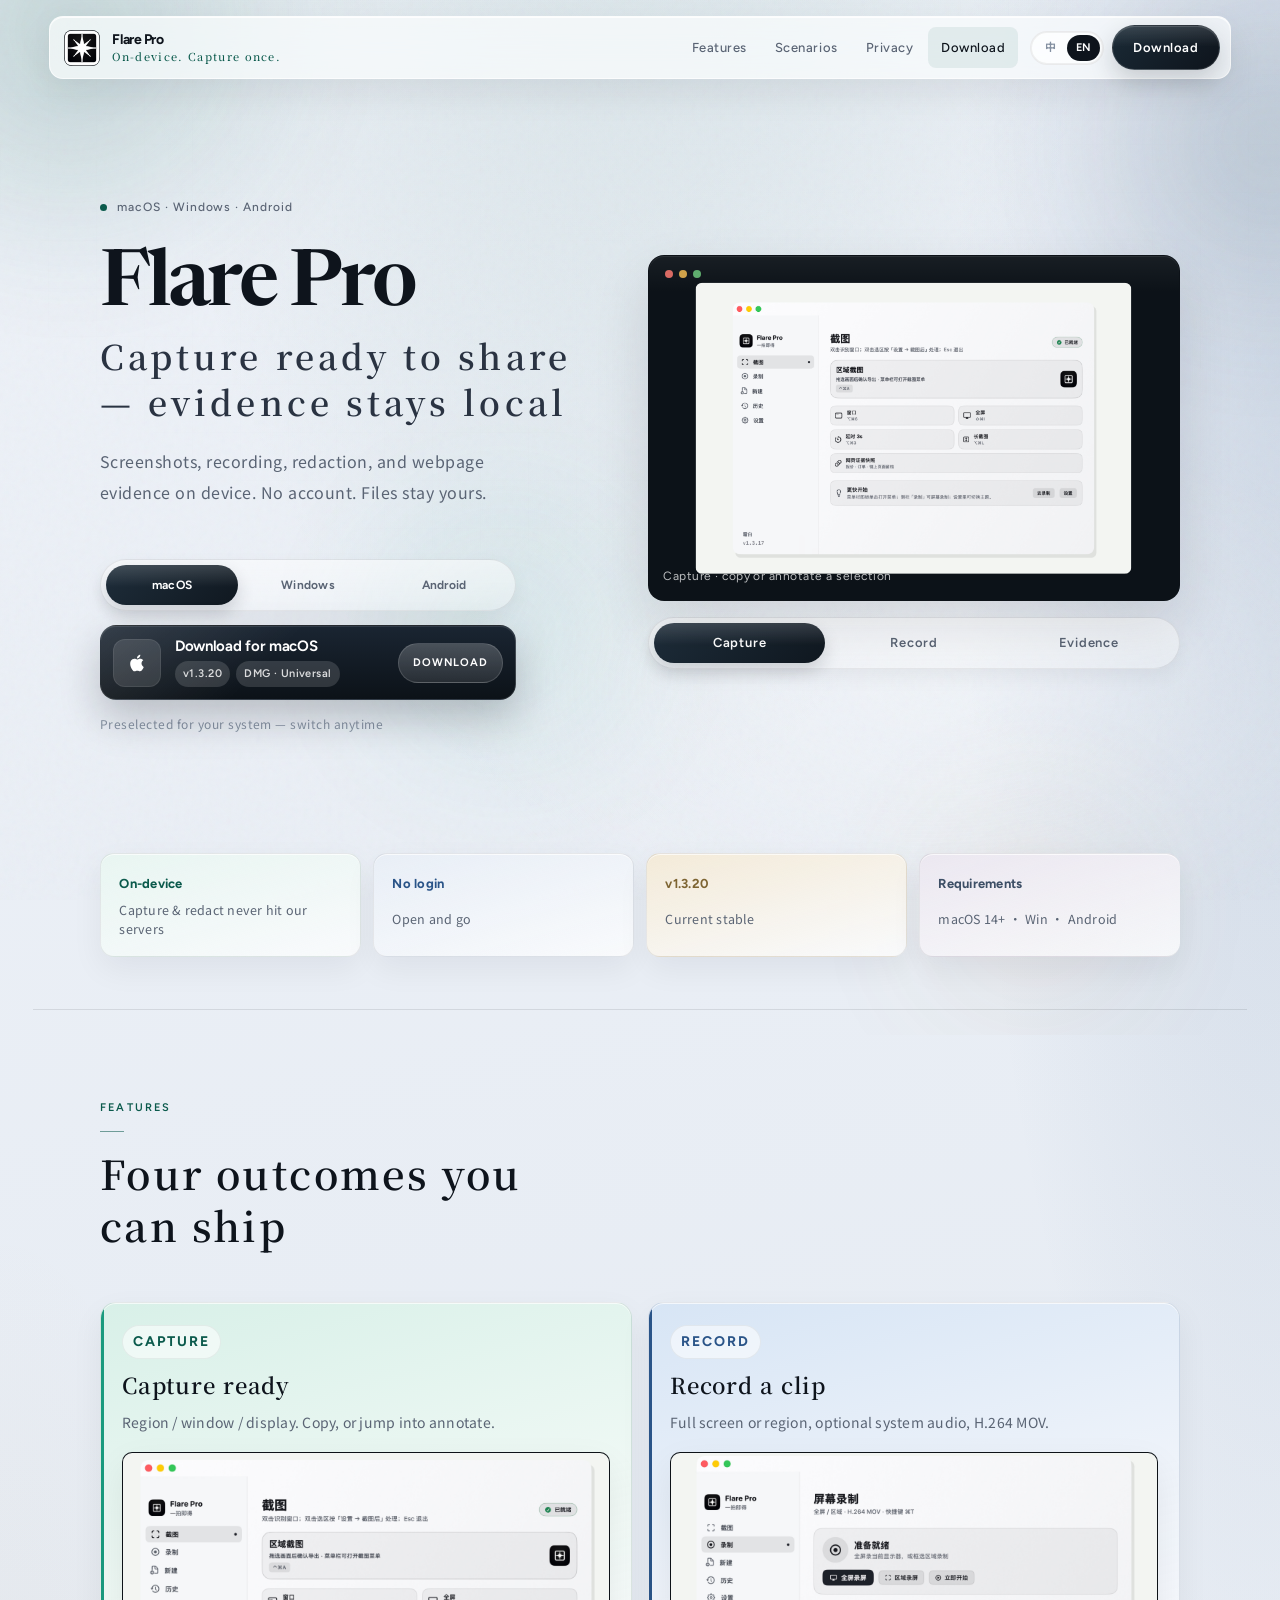
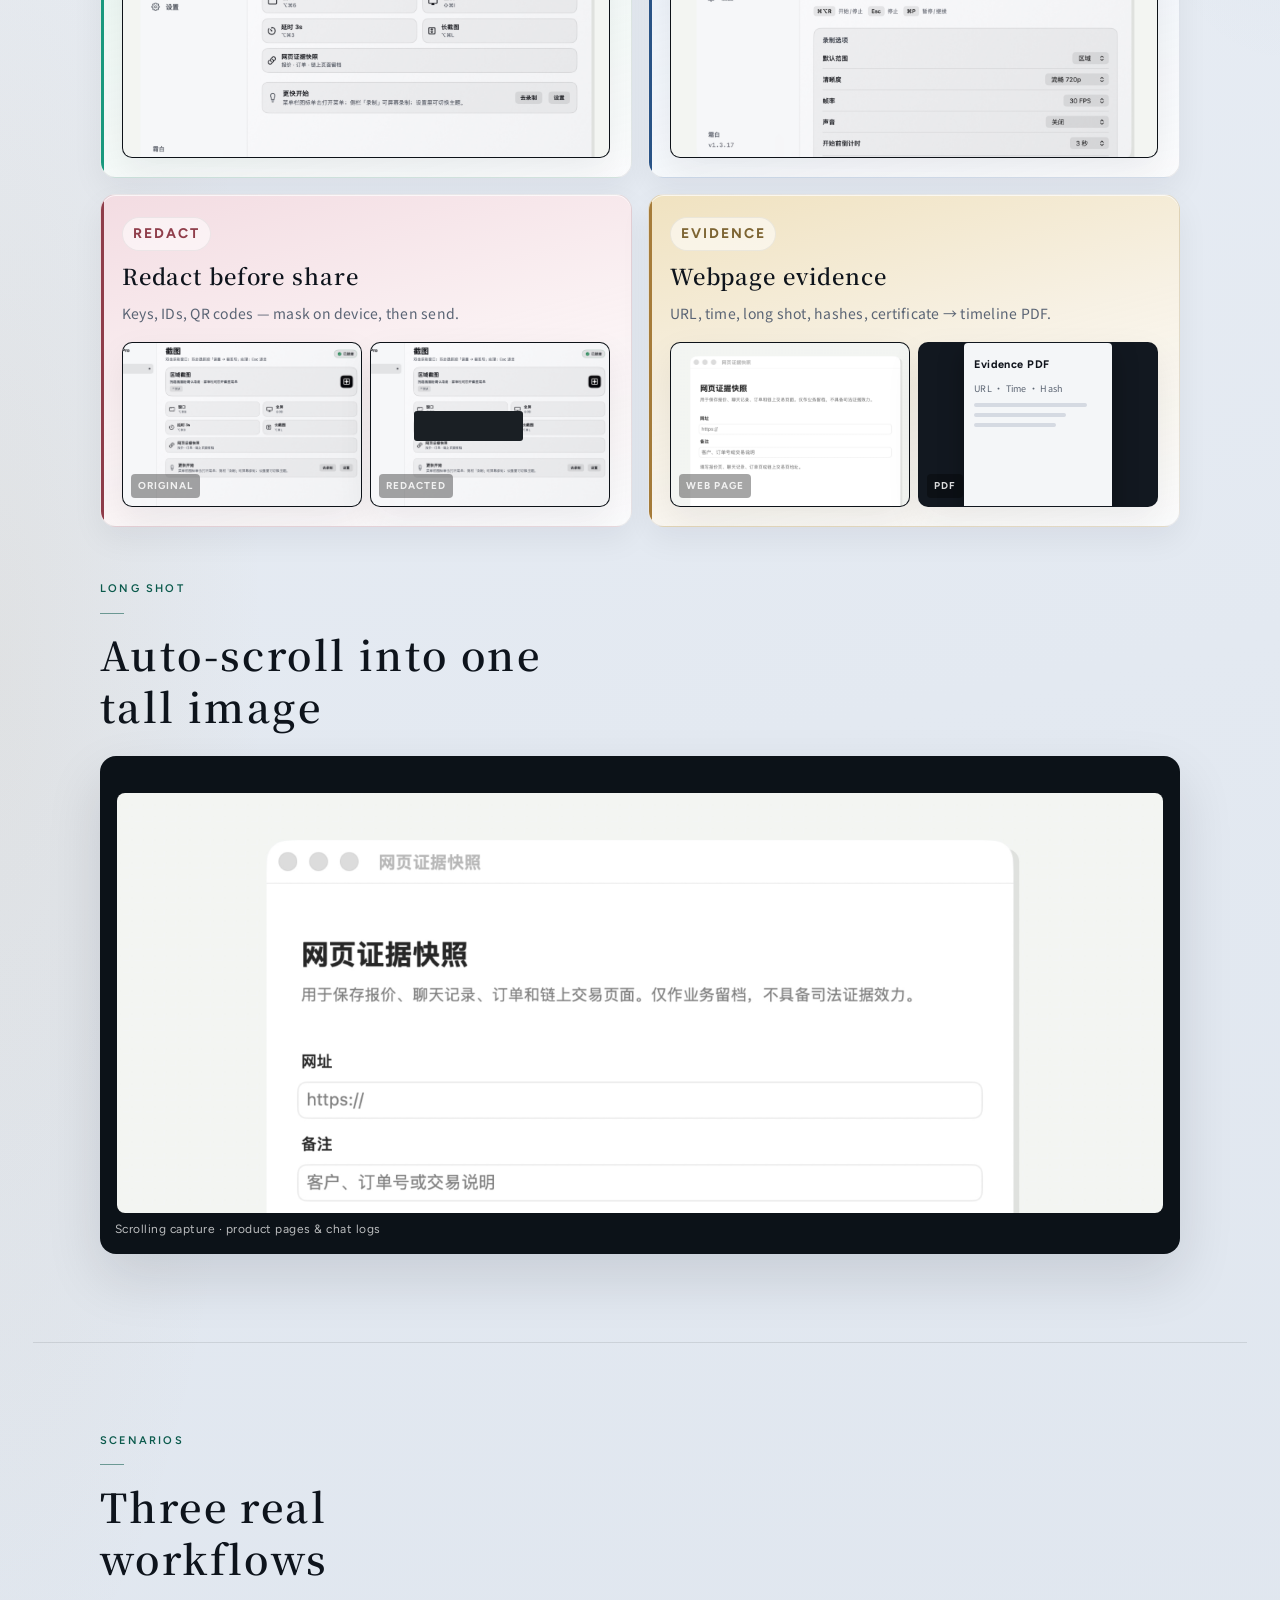
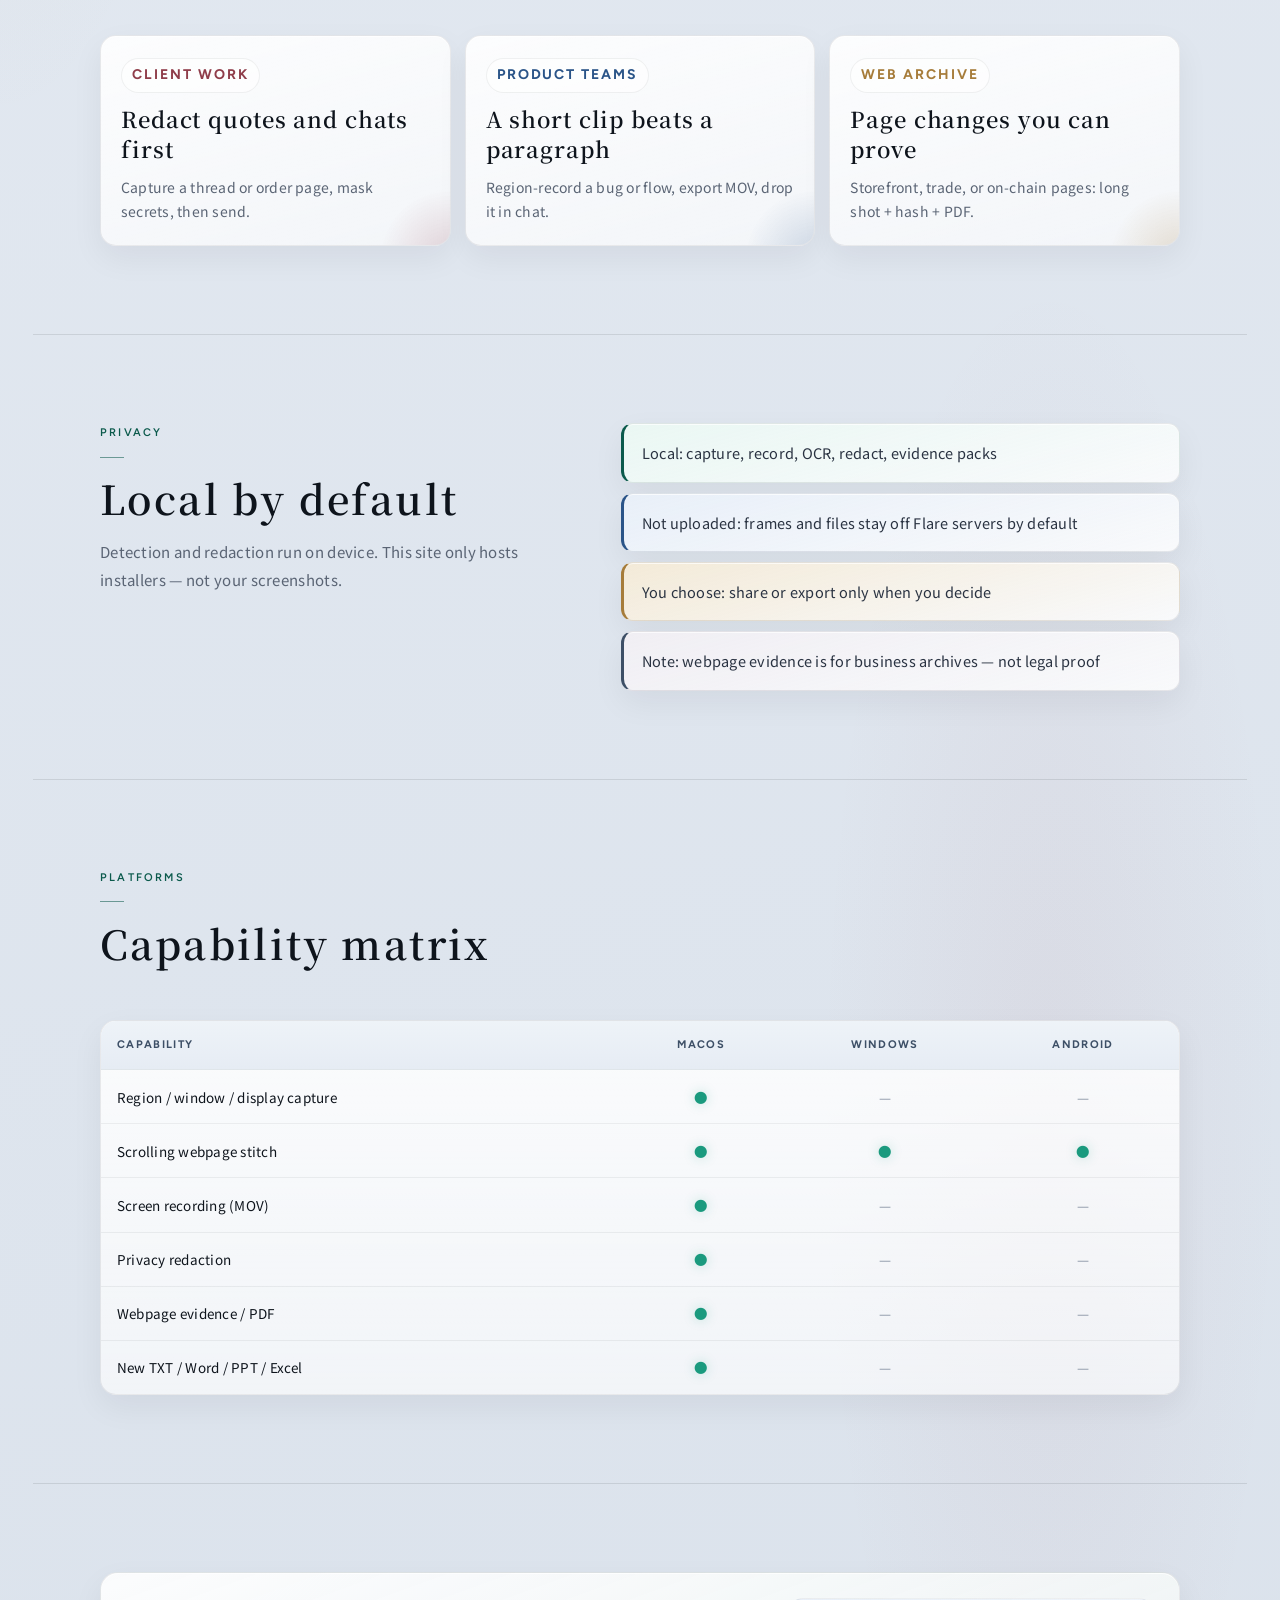
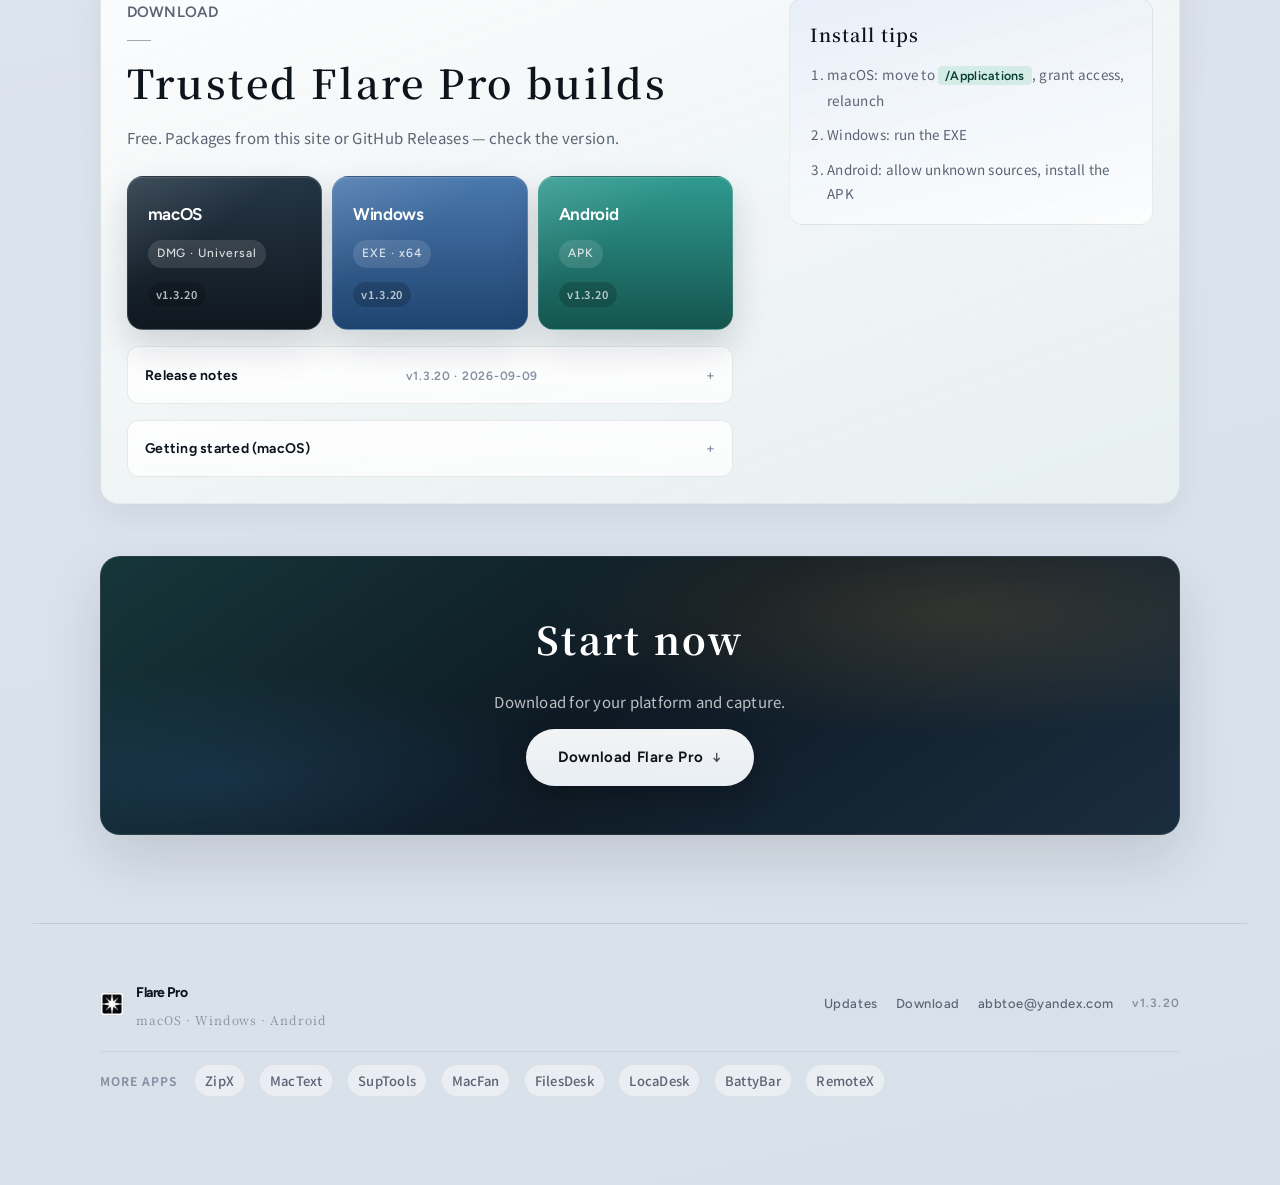
==== commit f47d60a5: "Tighten the Flare mark so the logo fills the icon. Enlarge the frame and spark arms with less outer " ====
--- a/docs/index.html
+++ b/docs/index.html
@@ -23,8 +23,8 @@
   <meta name="twitter:title" content="Flare — 截图、录屏、隐私脱敏与网页证据快照" />
   <meta name="twitter:description" content="本地完成截图、录屏、隐私脱敏与网页证据快照。无需登录，打开即用。" />
   <meta name="twitter:image" content="https://linux503.github.io/Flare/og-home.jpg?v=17" />
-  <link rel="icon" type="image/png" href="./favicon-32.png?v=14" sizes="32x32" />
-  <link rel="apple-touch-icon" href="./apple-touch-icon.png?v=14" />
+  <link rel="icon" type="image/png" href="./favicon-32.png?v=19" sizes="32x32" />
+  <link rel="apple-touch-icon" href="./apple-touch-icon.png?v=19" />
   <link rel="preconnect" href="https://fonts.googleapis.com" />
   <link rel="preconnect" href="https://fonts.gstatic.com" crossorigin />
   <link href="https://fonts.googleapis.com/css2?family=Newsreader:opsz,wght@6..72,500;600;700&family=Figtree:wght@400;500;600;700&family=Noto+Sans+SC:wght@400;500;600;700&family=Noto+Serif+SC:wght@500;600;700&display=swap" rel="stylesheet" />
@@ -45,7 +45,7 @@
 
   <header class="site-header">
     <a class="brand" href="./" data-i18n-aria="brand.home" aria-label="Flare Pro 首页">
-      <span class="brand-mark"><img src="logo.png?v=13" width="32" height="32" alt="" /></span>
+      <span class="brand-mark"><img src="logo.png?v=19" width="32" height="32" alt="" /></span>
       <span class="brand-text">
         <strong>Flare Pro</strong>
         <em data-i18n="brand.tag">本地完成，一拍即得</em>
@@ -375,7 +375,7 @@
 
   <footer class="site-footer">
     <div class="brand">
-      <img src="logo.png?v=13" width="22" height="22" alt="" />
+      <img src="logo.png?v=19" width="22" height="22" alt="" />
       <div>
         <strong>Flare Pro</strong>
         <em>macOS · Windows · Android</em>
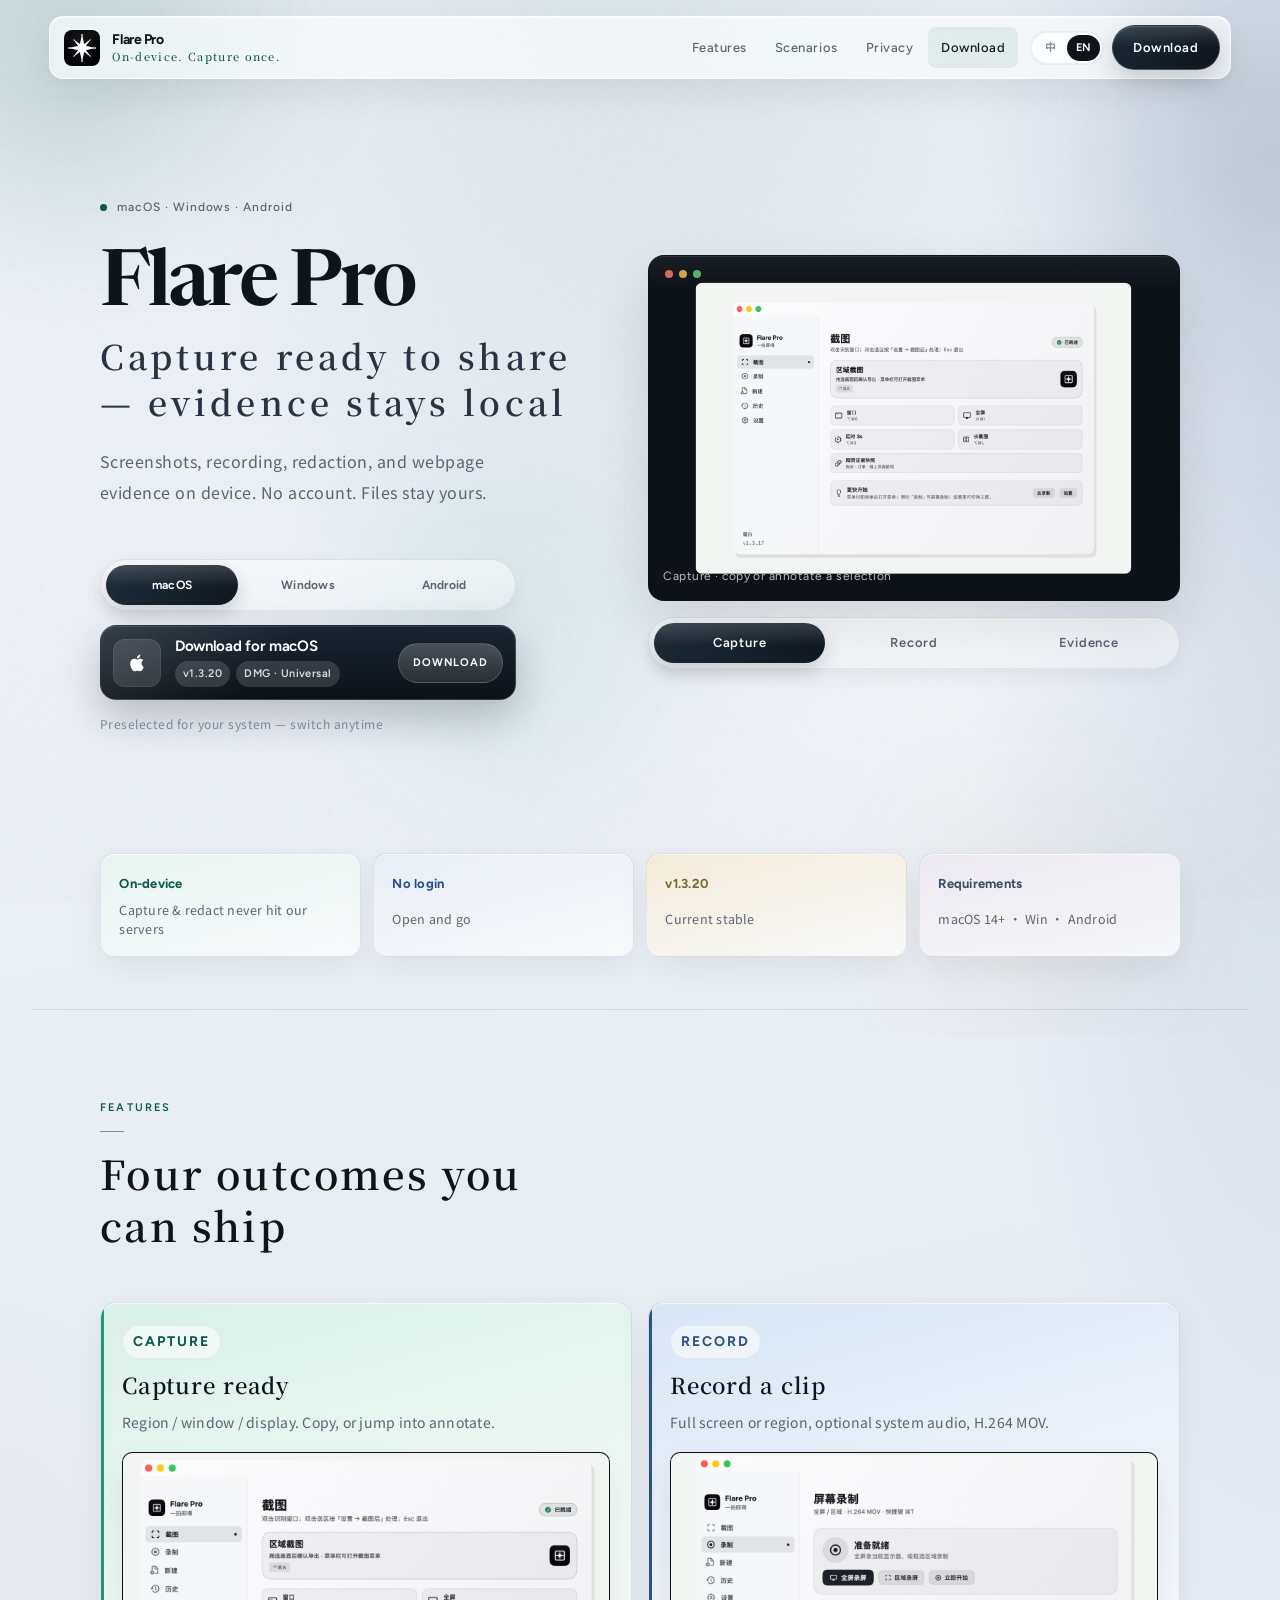
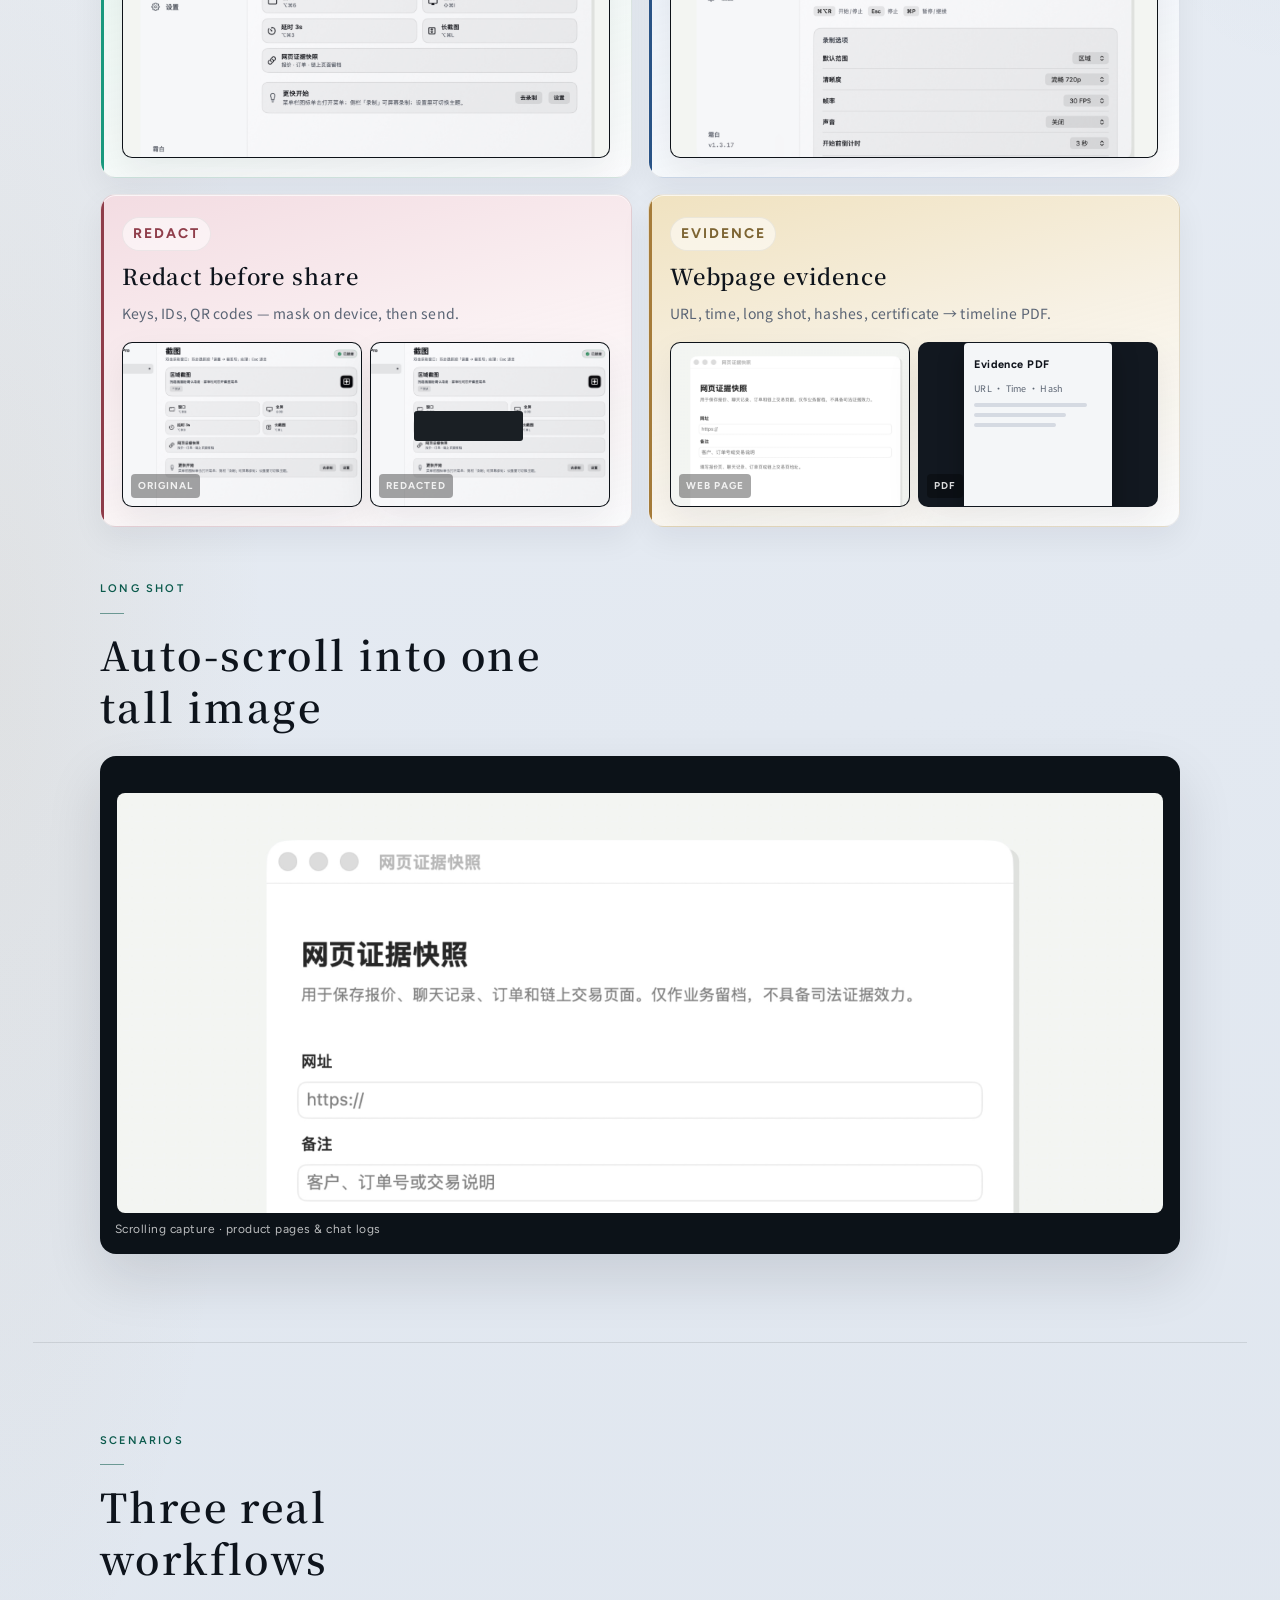
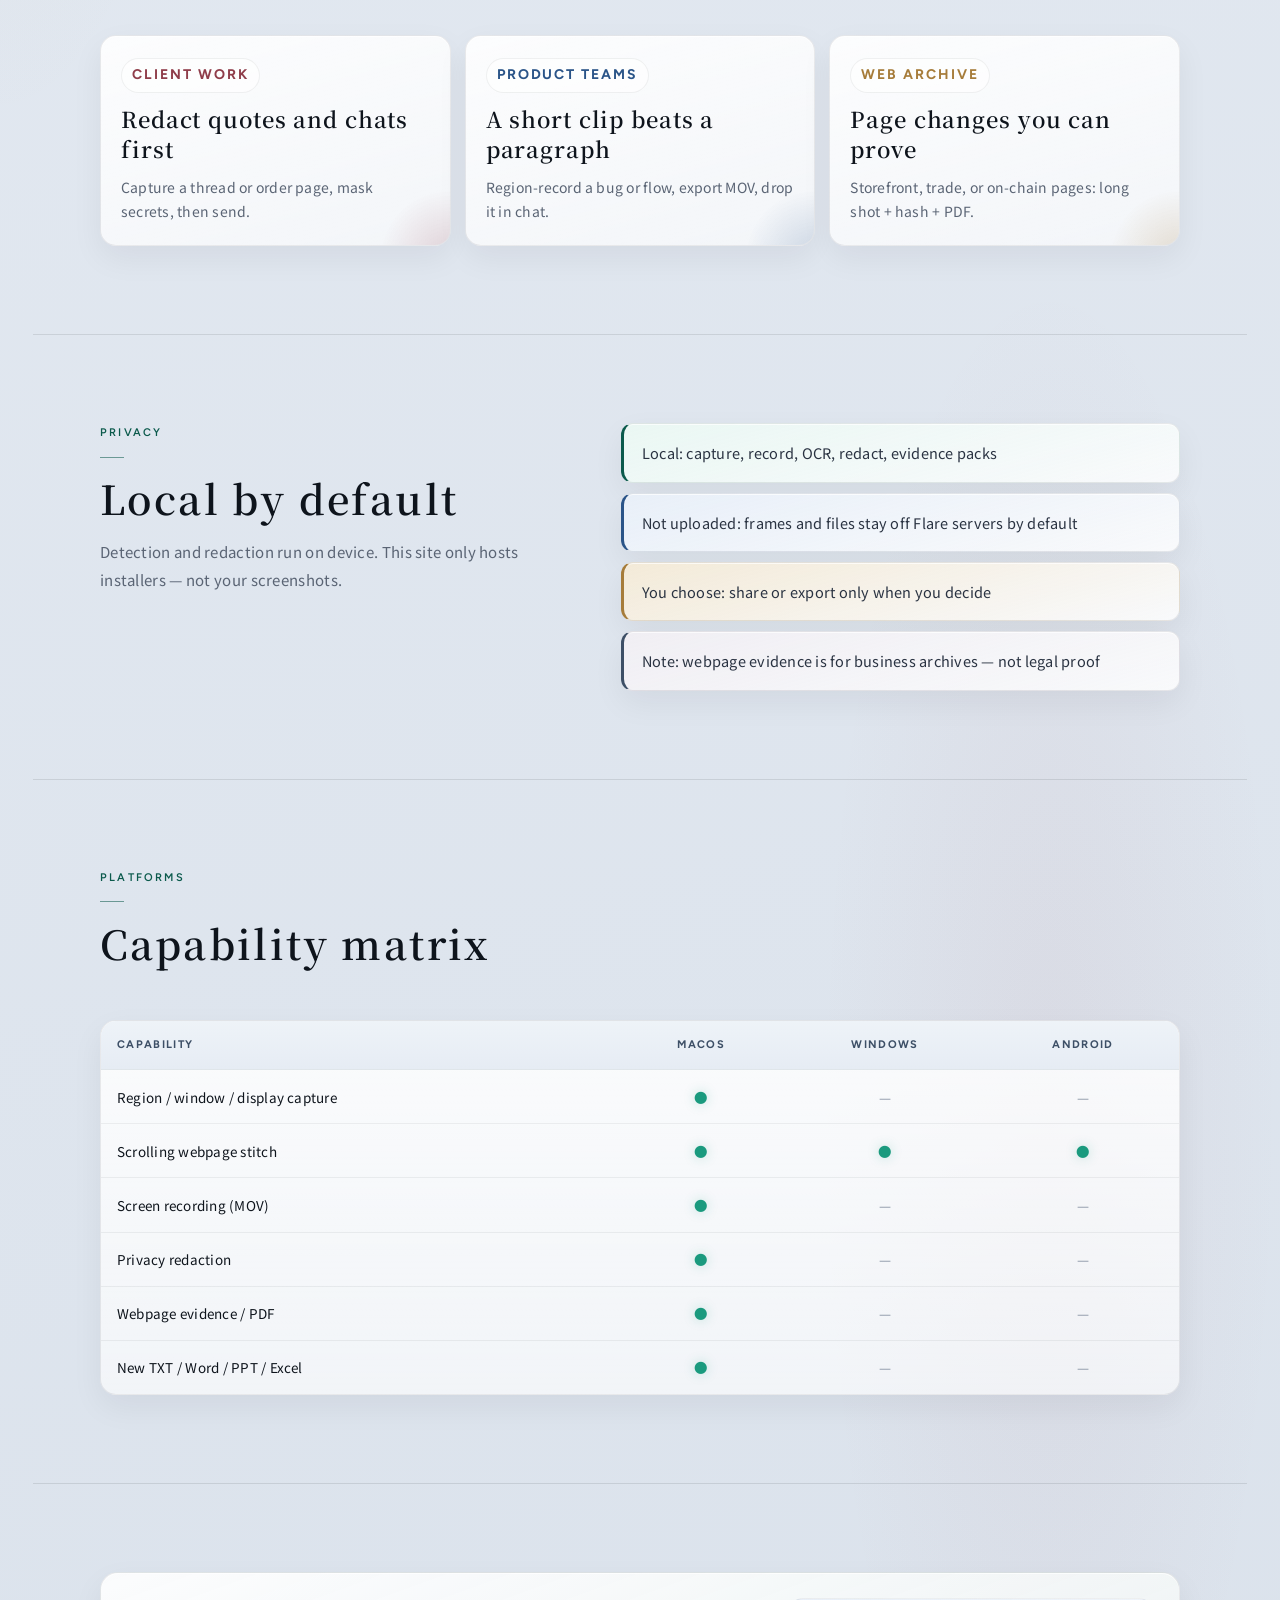
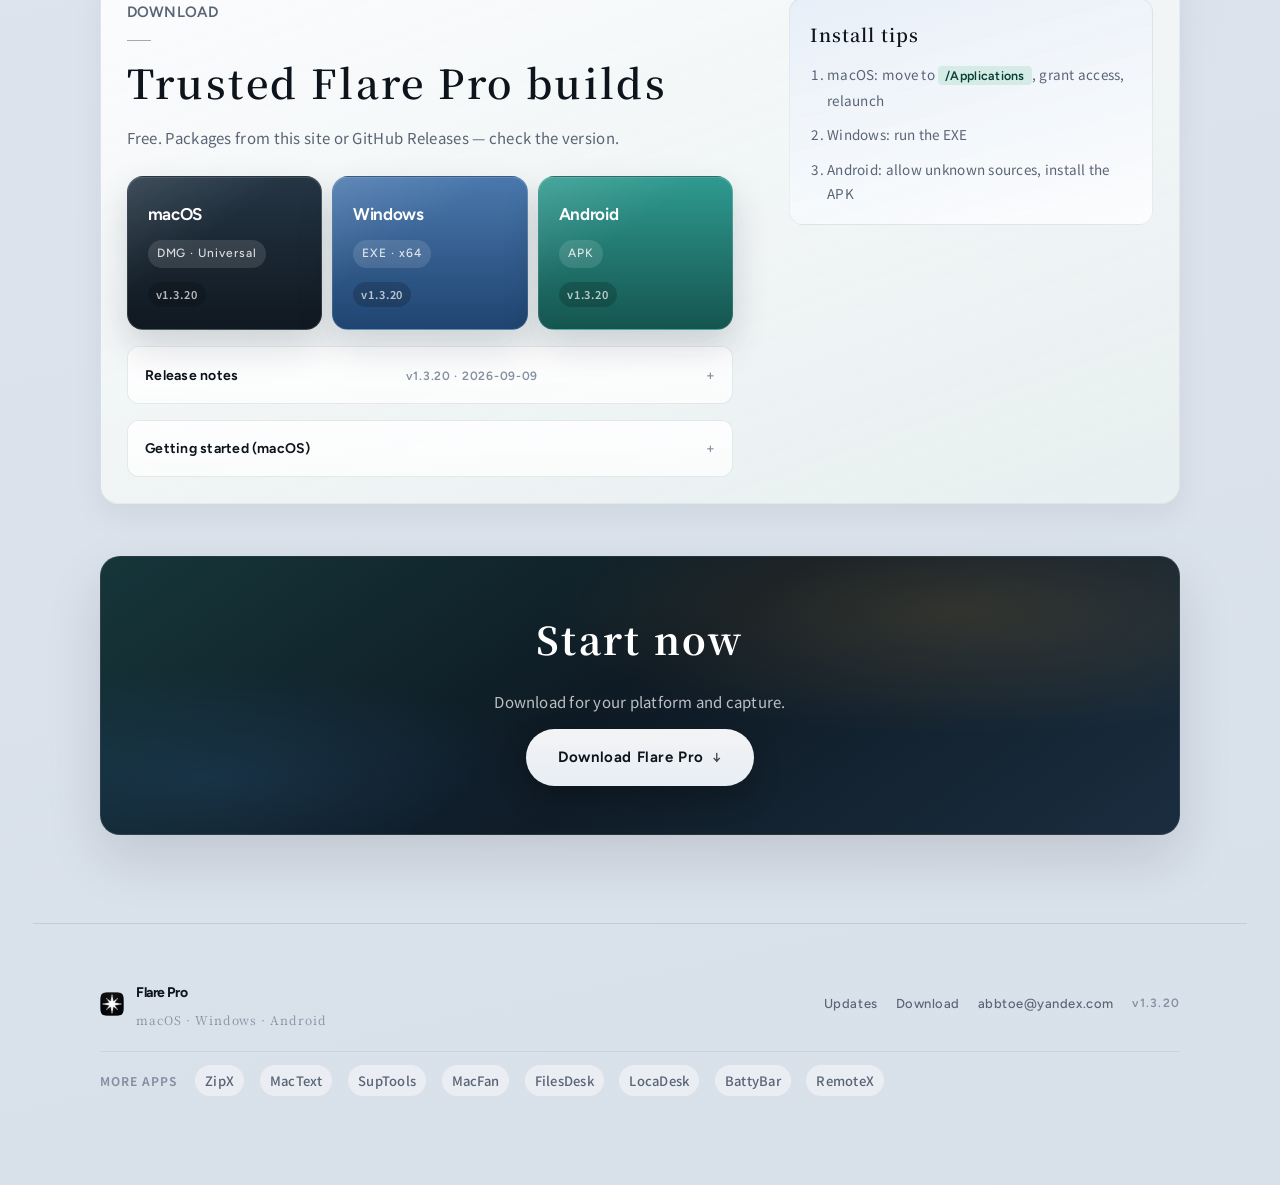
==== commit 63fa7142: "Remove the white outer frame from the Flare spark logo. Keep a denser filled mark on the dark squirc" ====
--- a/docs/index.html
+++ b/docs/index.html
@@ -23,8 +23,8 @@
   <meta name="twitter:title" content="Flare — 截图、录屏、隐私脱敏与网页证据快照" />
   <meta name="twitter:description" content="本地完成截图、录屏、隐私脱敏与网页证据快照。无需登录，打开即用。" />
   <meta name="twitter:image" content="https://linux503.github.io/Flare/og-home.jpg?v=17" />
-  <link rel="icon" type="image/png" href="./favicon-32.png?v=19" sizes="32x32" />
-  <link rel="apple-touch-icon" href="./apple-touch-icon.png?v=19" />
+  <link rel="icon" type="image/png" href="./favicon-32.png?v=20" sizes="32x32" />
+  <link rel="apple-touch-icon" href="./apple-touch-icon.png?v=20" />
   <link rel="preconnect" href="https://fonts.googleapis.com" />
   <link rel="preconnect" href="https://fonts.gstatic.com" crossorigin />
   <link href="https://fonts.googleapis.com/css2?family=Newsreader:opsz,wght@6..72,500;600;700&family=Figtree:wght@400;500;600;700&family=Noto+Sans+SC:wght@400;500;600;700&family=Noto+Serif+SC:wght@500;600;700&display=swap" rel="stylesheet" />
@@ -45,7 +45,7 @@
 
   <header class="site-header">
     <a class="brand" href="./" data-i18n-aria="brand.home" aria-label="Flare Pro 首页">
-      <span class="brand-mark"><img src="logo.png?v=19" width="32" height="32" alt="" /></span>
+      <span class="brand-mark"><img src="logo.png?v=20" width="32" height="32" alt="" /></span>
       <span class="brand-text">
         <strong>Flare Pro</strong>
         <em data-i18n="brand.tag">本地完成，一拍即得</em>
@@ -375,7 +375,7 @@
 
   <footer class="site-footer">
     <div class="brand">
-      <img src="logo.png?v=19" width="22" height="22" alt="" />
+      <img src="logo.png?v=20" width="22" height="22" alt="" />
       <div>
         <strong>Flare Pro</strong>
         <em>macOS · Windows · Android</em>
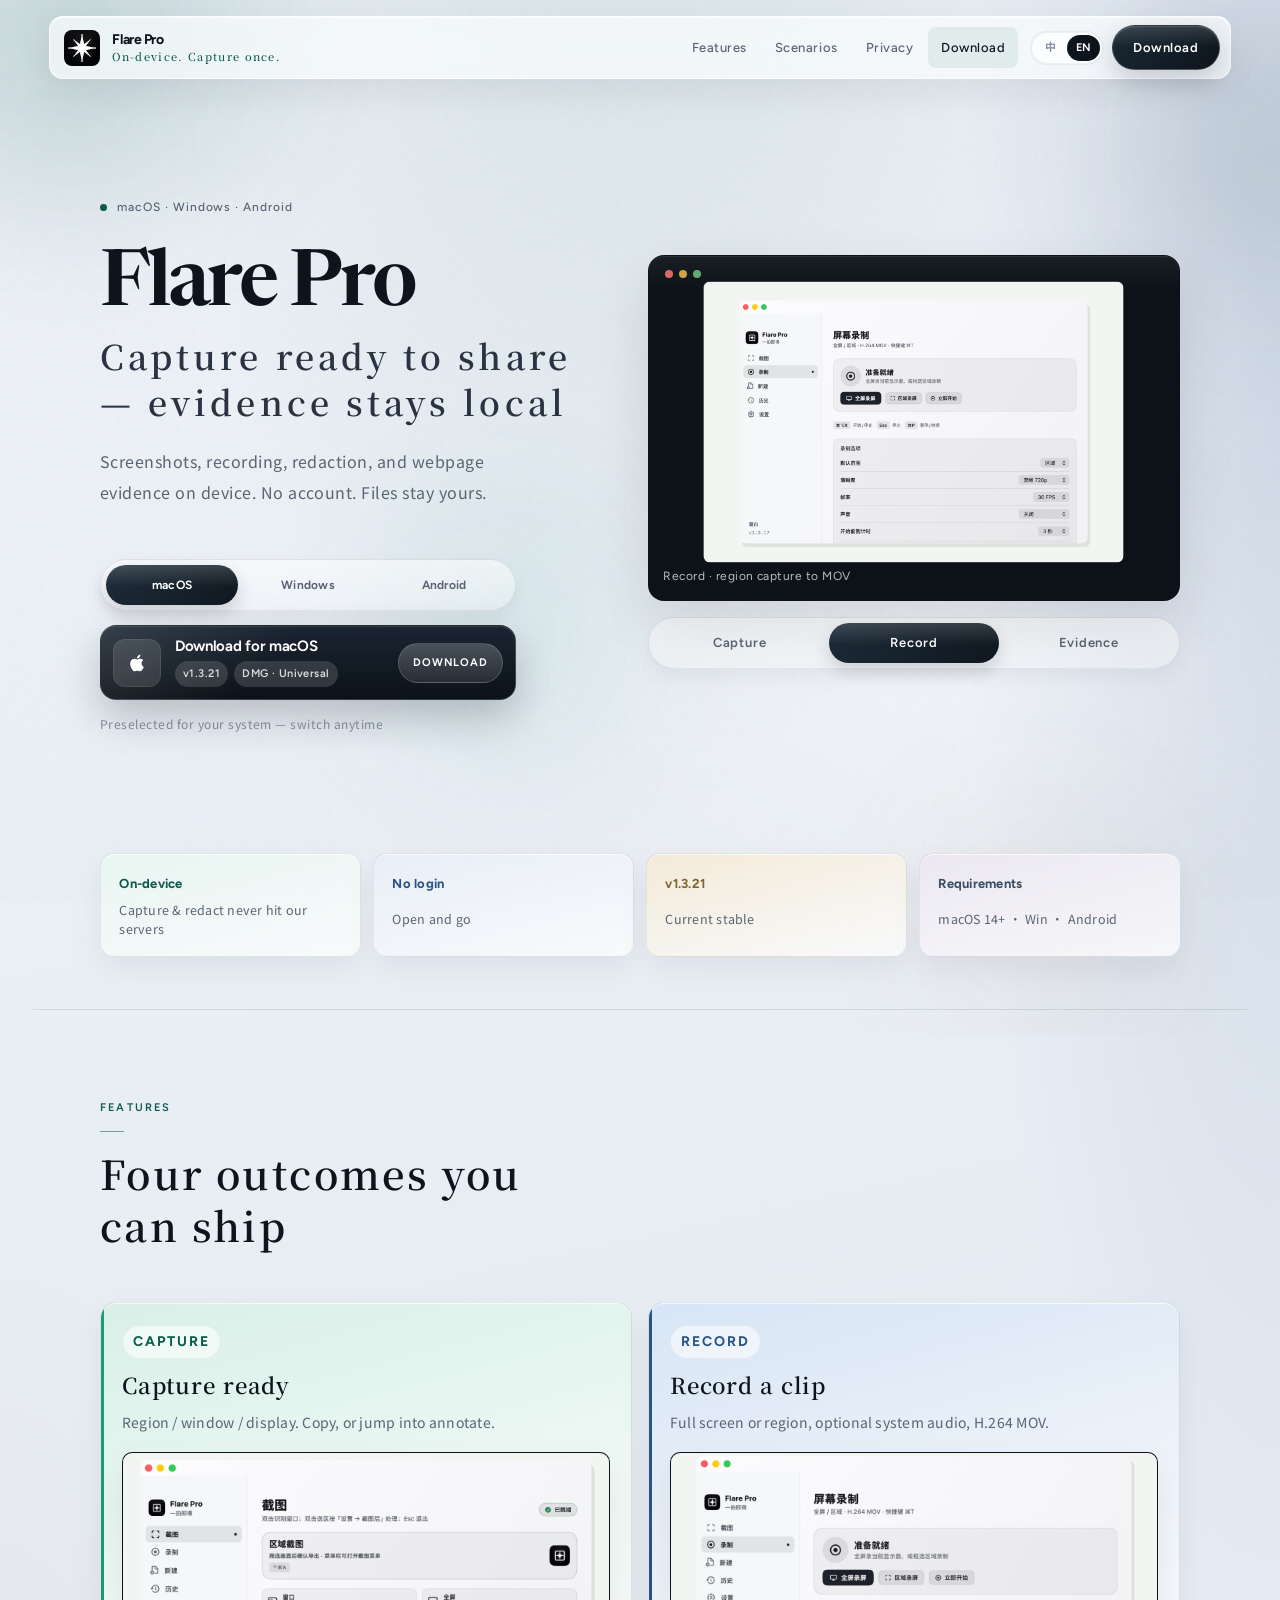
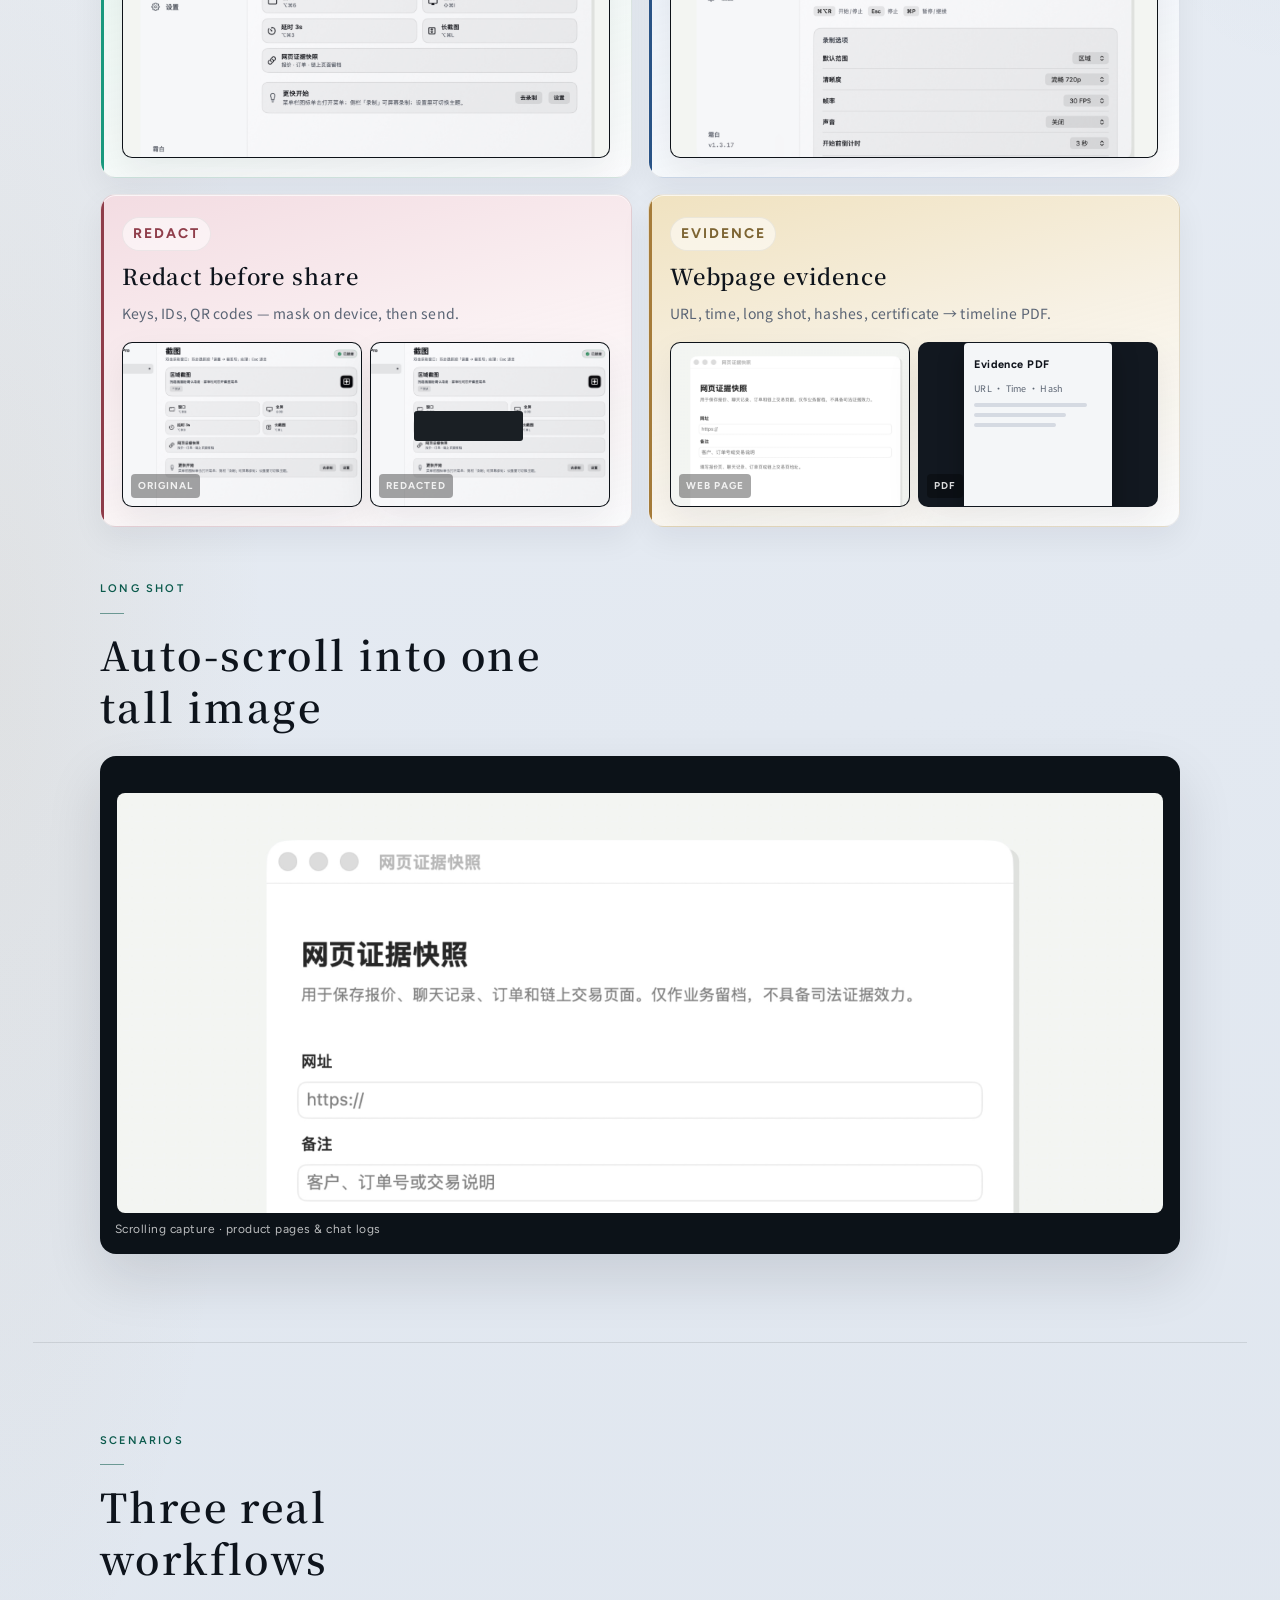
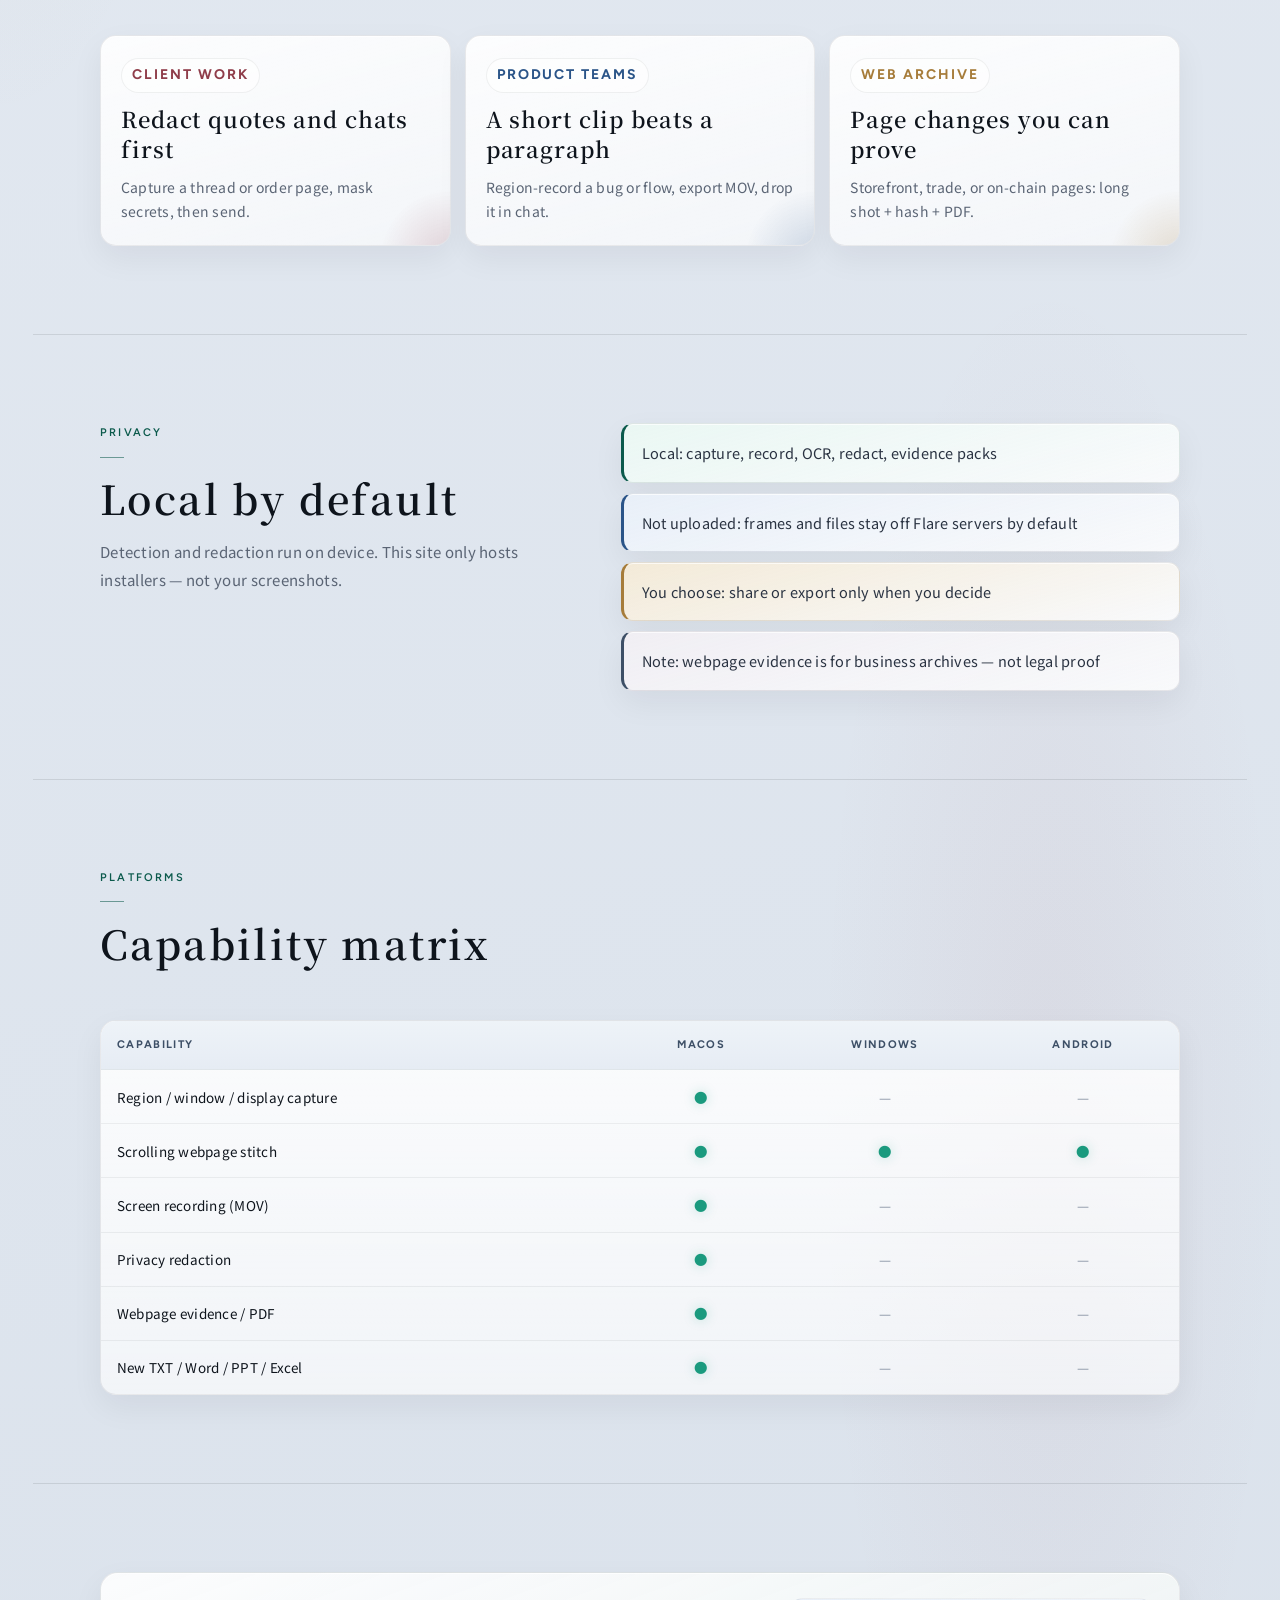
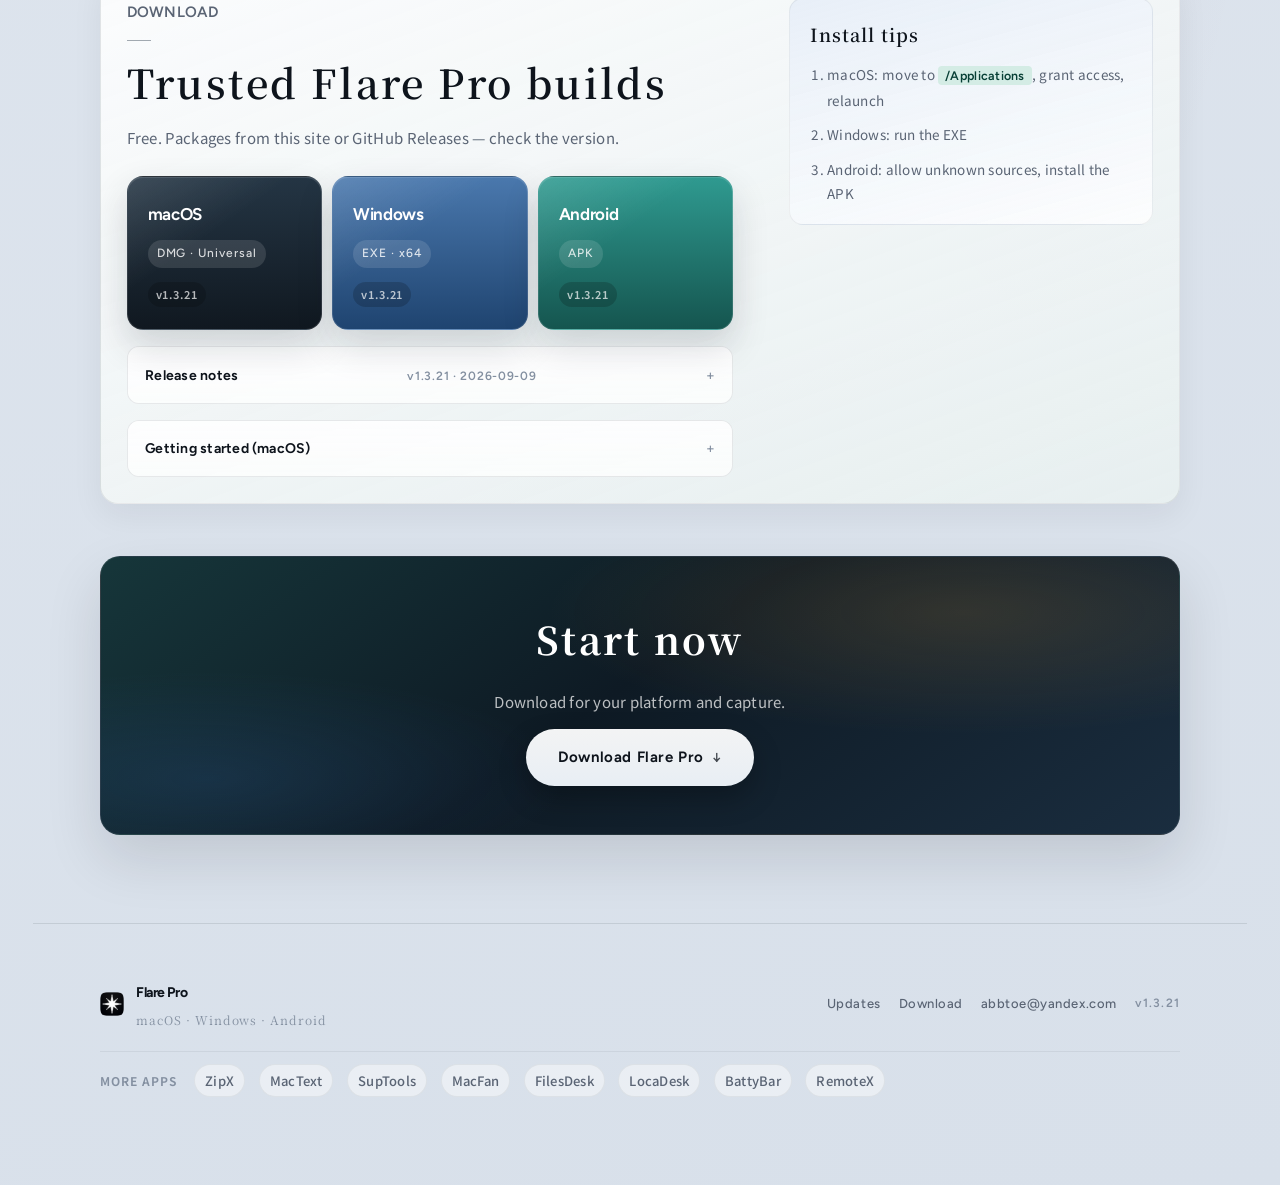
==== commit 8bb2914b: "Release Flare Pro 1.3.21 with logo, menu, and update banner. Ship the frameless filled mark, simplif" ====
--- a/docs/index.html
+++ b/docs/index.html
@@ -16,21 +16,21 @@
   <meta property="og:title" content="Flare — 截图、录屏、隐私脱敏与网页证据快照" />
   <meta property="og:description" content="本地完成截图、录屏、隐私脱敏与网页证据快照。无需登录，打开即用。" />
   <meta property="og:url" content="https://linux503.github.io/Flare/" />
-  <meta property="og:image" content="https://linux503.github.io/Flare/og-home.jpg?v=17" />
+  <meta property="og:image" content="https://linux503.github.io/Flare/og-home.jpg?v=21" />
   <meta property="og:image:width" content="1200" />
   <meta property="og:image:height" content="630" />
   <meta name="twitter:card" content="summary_large_image" />
   <meta name="twitter:title" content="Flare — 截图、录屏、隐私脱敏与网页证据快照" />
   <meta name="twitter:description" content="本地完成截图、录屏、隐私脱敏与网页证据快照。无需登录，打开即用。" />
-  <meta name="twitter:image" content="https://linux503.github.io/Flare/og-home.jpg?v=17" />
-  <link rel="icon" type="image/png" href="./favicon-32.png?v=20" sizes="32x32" />
-  <link rel="apple-touch-icon" href="./apple-touch-icon.png?v=20" />
+  <meta name="twitter:image" content="https://linux503.github.io/Flare/og-home.jpg?v=21" />
+  <link rel="icon" type="image/png" href="./favicon-32.png?v=21" sizes="32x32" />
+  <link rel="apple-touch-icon" href="./apple-touch-icon.png?v=21" />
   <link rel="preconnect" href="https://fonts.googleapis.com" />
   <link rel="preconnect" href="https://fonts.gstatic.com" crossorigin />
   <link href="https://fonts.googleapis.com/css2?family=Newsreader:opsz,wght@6..72,500;600;700&family=Figtree:wght@400;500;600;700&family=Noto+Sans+SC:wght@400;500;600;700&family=Noto+Serif+SC:wght@500;600;700&display=swap" rel="stylesheet" />
   <link rel="alternate" hreflang="zh-Hans" href="https://linux503.github.io/Flare/?lang=zh" />
   <link rel="alternate" hreflang="en" href="https://linux503.github.io/Flare/?lang=en" />
-  <link rel="stylesheet" href="styles.css?v=74" />
+  <link rel="stylesheet" href="styles.css?v=75" />
 </head>
 <body class="theme-atelier">
   <div class="atmosphere" aria-hidden="true">
@@ -45,7 +45,7 @@
 
   <header class="site-header">
     <a class="brand" href="./" data-i18n-aria="brand.home" aria-label="Flare Pro 首页">
-      <span class="brand-mark"><img src="logo.png?v=20" width="32" height="32" alt="" /></span>
+      <span class="brand-mark"><img src="logo.png?v=21" width="32" height="32" alt="" /></span>
       <span class="brand-text">
         <strong>Flare Pro</strong>
         <em data-i18n="brand.tag">本地完成，一拍即得</em>
@@ -67,7 +67,7 @@
               <span class="lang-opt" data-side="en">EN</span>
             </span>
           </button>
-          <a class="pill" data-dl-main href="./downloads/Flare-Pro-1.3.20-Universal.dmg" download data-i18n-aria="dl.pillAria" aria-label="下载 Flare Pro">
+          <a class="pill" data-dl-main href="./downloads/Flare-Pro-1.3.21-Universal.dmg" download data-i18n-aria="dl.pillAria" aria-label="下载 Flare Pro">
             <span data-i18n="dl.pill">下载</span>
           </a>
         </div>
@@ -92,14 +92,14 @@
             <button type="button" role="tab" aria-selected="false" data-os="win"><span>Windows</span></button>
             <button type="button" role="tab" aria-selected="false" data-os="android"><span>Android</span></button>
           </div>
-          <a class="dl-main" data-os="mac" data-dl-main href="./downloads/Flare-Pro-1.3.20-Universal.dmg" download>
+          <a class="dl-main" data-os="mac" data-dl-main href="./downloads/Flare-Pro-1.3.21-Universal.dmg" download>
             <span class="dl-main-mark" aria-hidden="true">
               <svg data-dl-icon viewBox="0 0 24 24"><path fill="currentColor" d="M18.71 19.5c-.83 1.24-1.71 2.45-3.05 2.47-1.34.03-1.77-.79-3.29-.79-1.53 0-2 .77-3.27.82-1.31.05-2.3-1.32-3.14-2.53C4.25 17 2.94 12.45 4.7 9.39c.87-1.52 2.43-2.48 4.12-2.51 1.28-.02 2.5.87 3.29.87.78 0 2.26-1.07 3.8-.91.65.03 2.47.26 3.64 1.98-.09.06-2.17 1.28-2.15 3.81.03 3.02 2.65 4.03 2.68 4.04-.03.07-.42 1.44-1.38 2.83M13 3.5c.73-.83 1.94-1.46 2.94-1.5.13 1.17-.34 2.35-1.04 3.19-.69.85-1.83 1.51-2.95 1.42-.15-1.15.41-2.35 1.05-3.11z"/></svg>
             </span>
             <span class="dl-main-copy">
               <strong data-dl-title data-i18n="dl.macTitle">下载 macOS 版</strong>
               <em>
-                <span class="dl-chip" data-app-version>v1.3.20</span>
+                <span class="dl-chip" data-app-version>v1.3.21</span>
                 <span class="dl-chip" data-dl-file>DMG · Universal</span>
               </em>
             </span>
@@ -137,7 +137,7 @@
       <ul class="trust-bar">
         <li><strong data-i18n="trust.local">本地处理</strong><span data-i18n="trust.localP">截图与脱敏不经服务器</span></li>
         <li><strong data-i18n="trust.login">无需登录</strong><span data-i18n="trust.loginP">打开就能用</span></li>
-        <li><strong data-app-version>v1.3.20</strong><span data-i18n="trust.verP">当前稳定版</span></li>
+        <li><strong data-app-version>v1.3.21</strong><span data-i18n="trust.verP">当前稳定版</span></li>
         <li><strong data-i18n="trust.os">系统要求</strong><span data-i18n="trust.osP">macOS 14+ · Win · Android</span></li>
       </ul>
     </section>
@@ -312,27 +312,27 @@
           <h2 data-i18n="get.h2">可信下载 Flare Pro</h2>
           <p data-i18n="get.p">免费。安装包来自本站或 GitHub Releases，版本号可核对。</p>
           <div class="platform-grid">
-            <a class="platform-card is-primary" data-download href="./downloads/Flare-Pro-1.3.20-Universal.dmg" download>
+            <a class="platform-card is-primary" data-download href="./downloads/Flare-Pro-1.3.21-Universal.dmg" download>
               <span class="platform-name">macOS</span>
               <span class="platform-tag">DMG · Universal</span>
-              <span class="dl-ver" data-app-version>v1.3.20</span>
+              <span class="dl-ver" data-app-version>v1.3.21</span>
             </a>
-            <a class="platform-card is-win" data-download-windows href="https://github.com/linux503/Flare/releases/download/v1.3.20/Flare-Windows-x64.exe">
+            <a class="platform-card is-win" data-download-windows href="https://github.com/linux503/Flare/releases/download/v1.3.19/Flare-Windows-x64.exe">
               <span class="platform-name">Windows</span>
               <span class="platform-tag">EXE · x64</span>
-              <span class="dl-ver" data-app-version>v1.3.20</span>
+              <span class="dl-ver" data-app-version>v1.3.21</span>
             </a>
             <a class="platform-card is-android" data-download-android href="./downloads/Flare-Android.apk" download>
               <span class="platform-name">Android</span>
               <span class="platform-tag">APK</span>
-              <span class="dl-ver" data-app-version>v1.3.20</span>
+              <span class="dl-ver" data-app-version>v1.3.21</span>
             </a>
           </div>
 
           <details class="fold" id="whats-new">
             <summary>
               <span data-i18n="wn.summary">更新记录</span>
-              <em><span data-app-version>v1.3.20</span> · <span data-published-at>2026-09-08</span></em>
+              <em><span data-app-version>v1.3.21</span> · <span data-published-at>2026-09-09</span></em>
             </summary>
             <ol class="whats-new-list" data-changelog>
               <li>网页证据快照：网址、长图、哈希、证书与时间线 PDF</li>
@@ -365,7 +365,7 @@
         <div class="final-cta-inner">
           <h2 data-i18n="cta.h2">现在开始</h2>
           <p data-i18n="cta.p">下载对应平台，打开就能截。</p>
-          <a class="pill large cta-btn" data-dl-main href="./downloads/Flare-Pro-1.3.20-Universal.dmg" download>
+          <a class="pill large cta-btn" data-dl-main href="./downloads/Flare-Pro-1.3.21-Universal.dmg" download>
             <span data-i18n="cta.btn">下载 Flare Pro</span>
           </a>
         </div>
@@ -375,7 +375,7 @@
 
   <footer class="site-footer">
     <div class="brand">
-      <img src="logo.png?v=20" width="22" height="22" alt="" />
+      <img src="logo.png?v=21" width="22" height="22" alt="" />
       <div>
         <strong>Flare Pro</strong>
         <em>macOS · Windows · Android</em>
@@ -396,11 +396,11 @@
       <a href="#whats-new" data-i18n="nav.updates">更新</a>
       <a href="#get" data-i18n="nav.get">下载</a>
       <a href="mailto:abbtoe@yandex.com">abbtoe@yandex.com</a>
-      <span class="footer-ver" data-app-version>v1.3.20</span>
+      <span class="footer-ver" data-app-version>v1.3.21</span>
     </div>
   </footer>
 
-  <script src="i18n.js?v=21" defer></script>
-  <script src="site.js?v=31" defer></script>
+  <script src="i18n.js?v=22" defer></script>
+  <script src="site.js?v=32" defer></script>
 </body>
 </html>
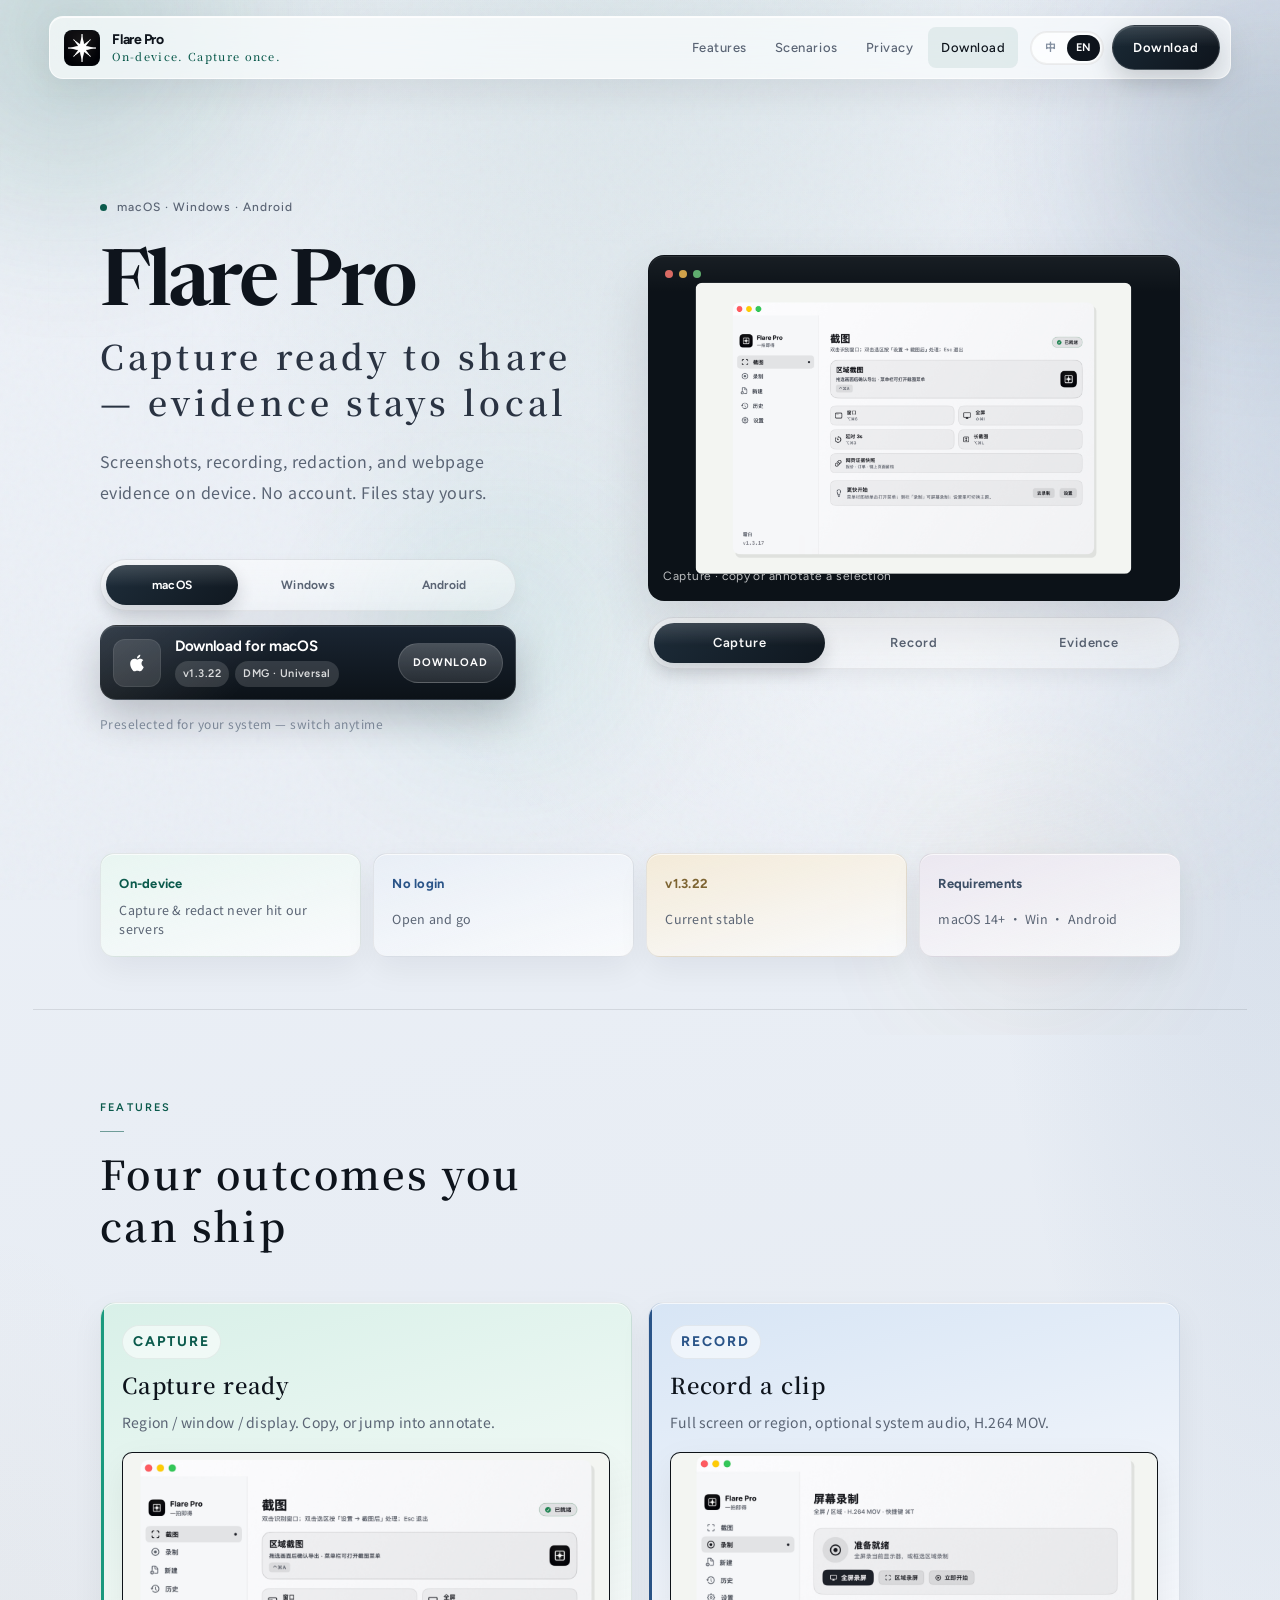
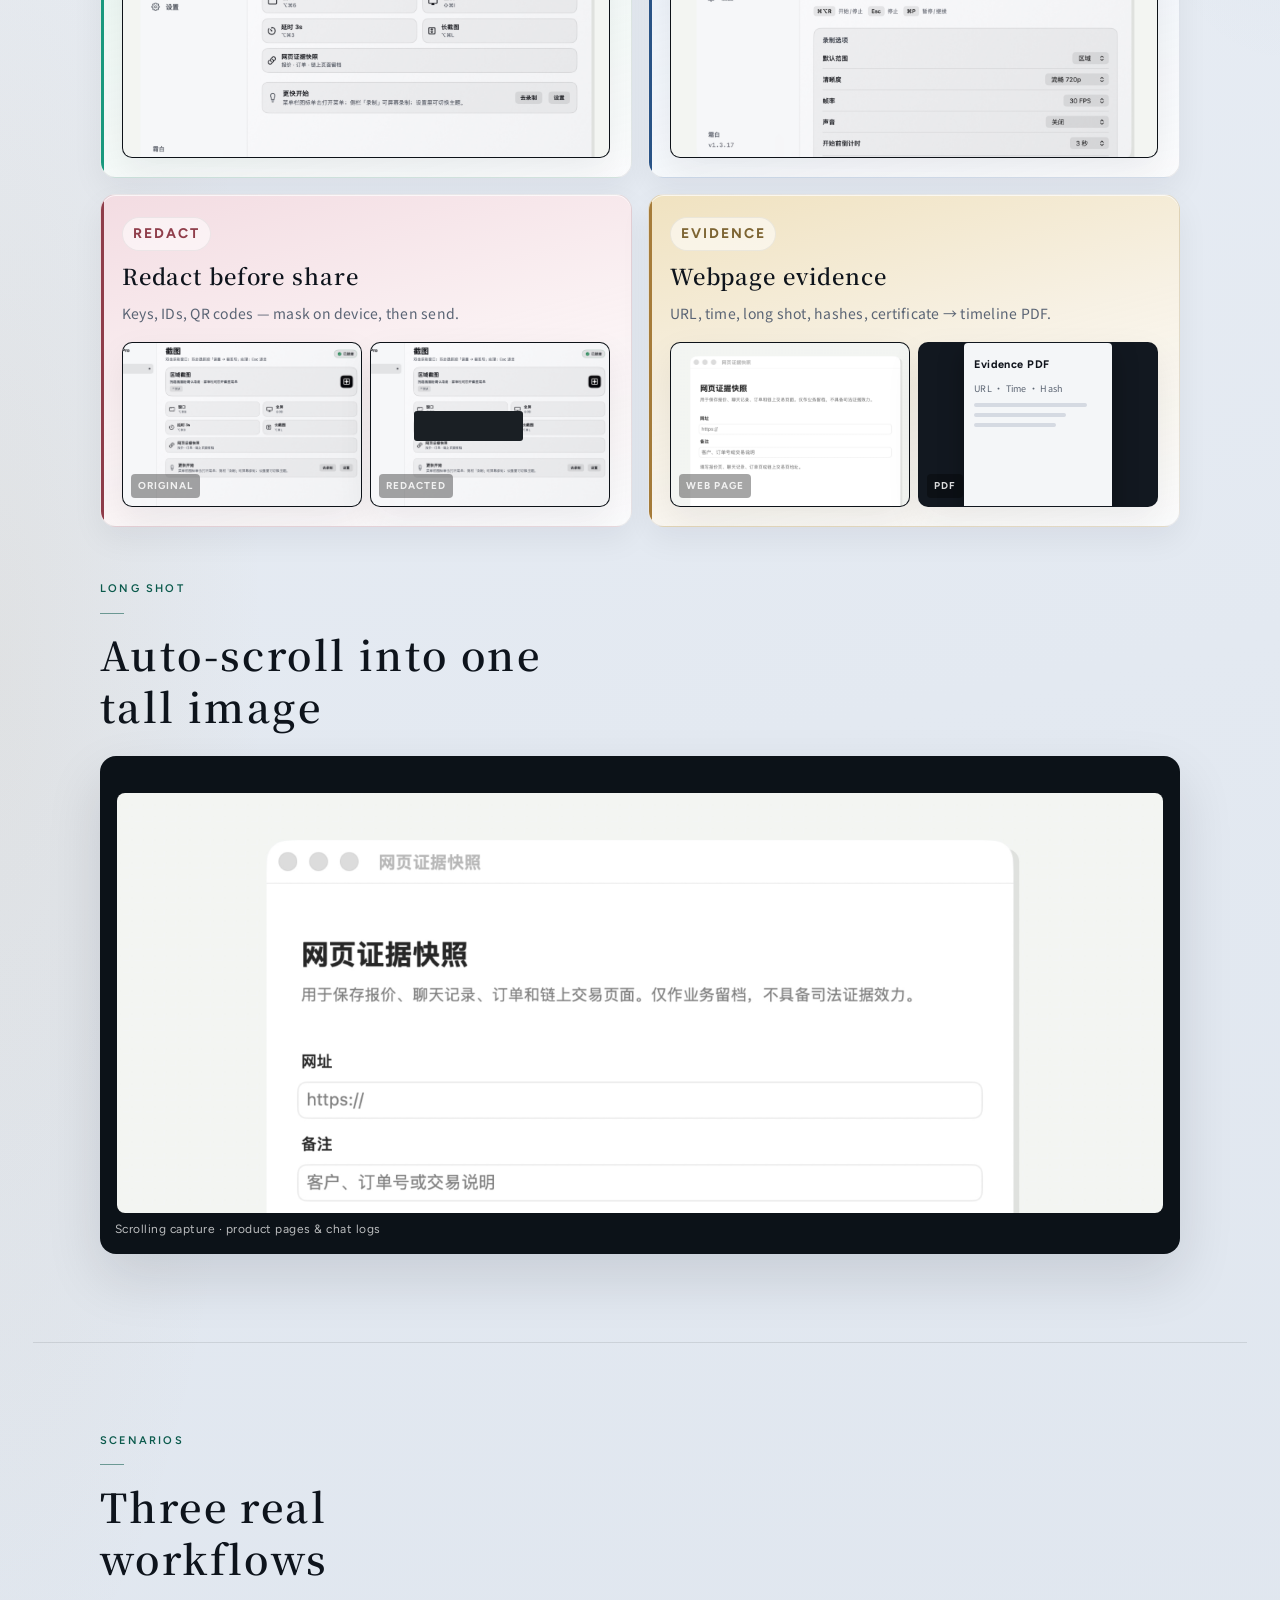
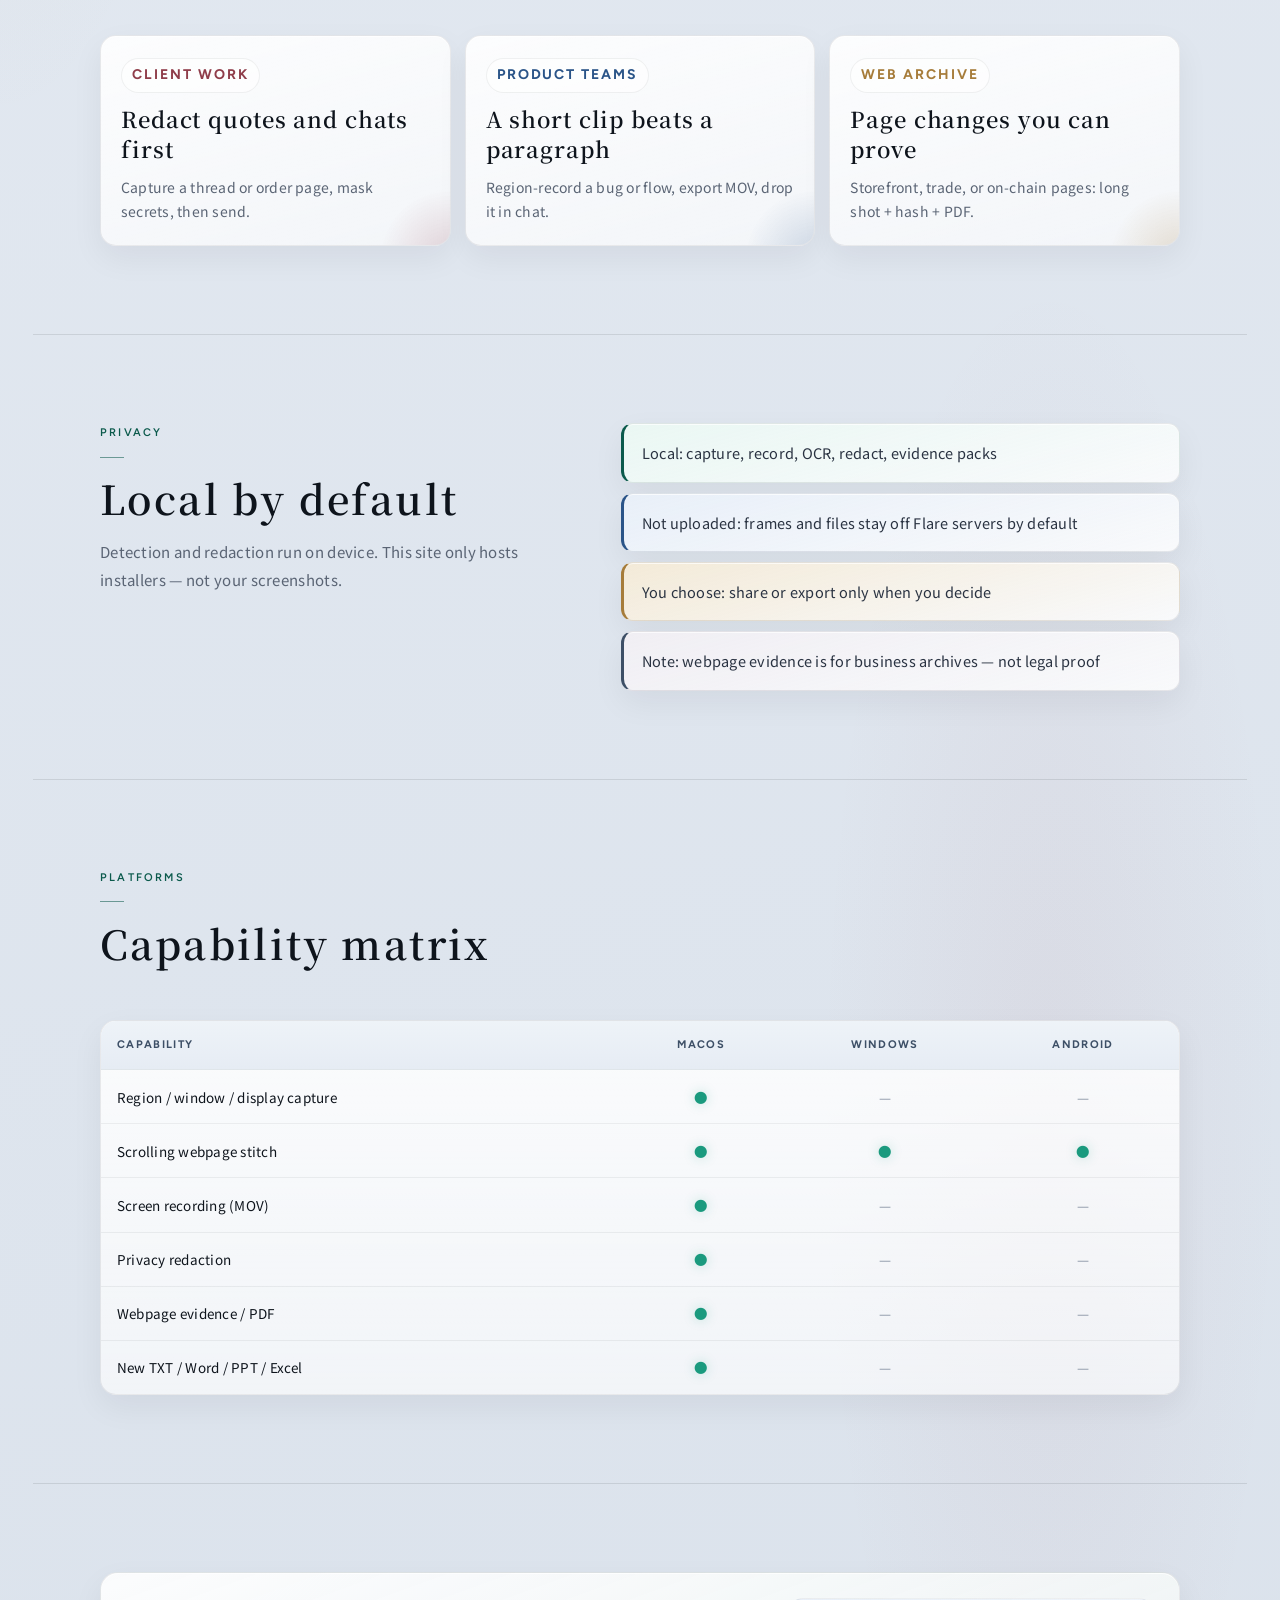
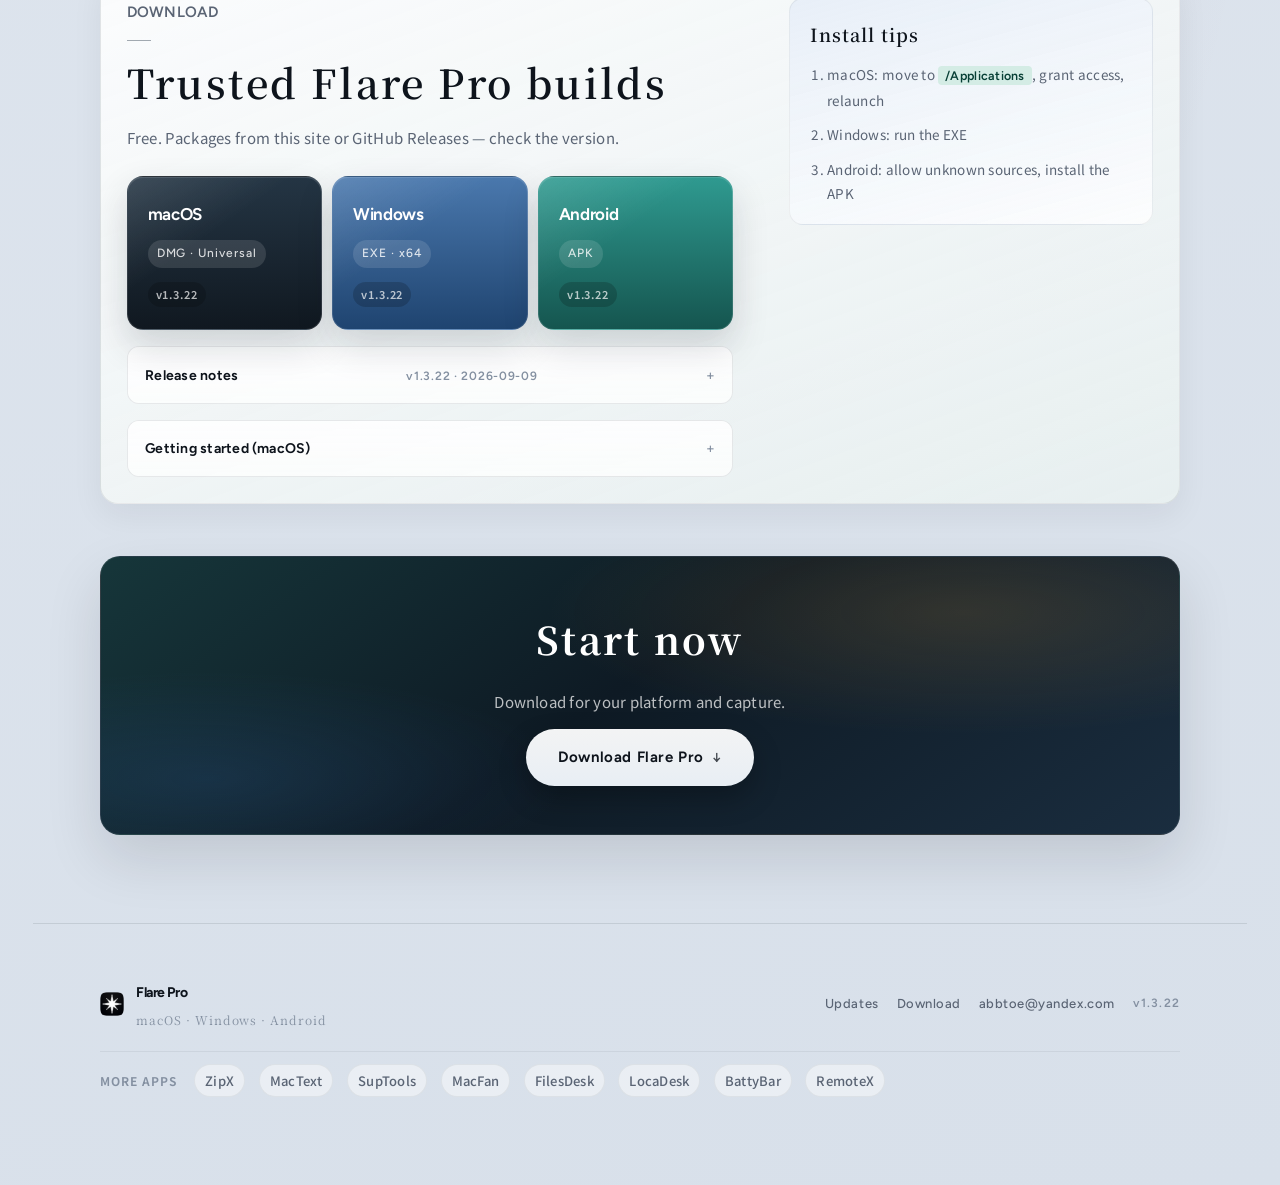
==== commit 0f34bcb8: "Release Flare Pro 1.3.22 with simpler annotation defaults. Use arrow cursor in selection, default to" ====
--- a/docs/index.html
+++ b/docs/index.html
@@ -16,15 +16,15 @@
   <meta property="og:title" content="Flare — 截图、录屏、隐私脱敏与网页证据快照" />
   <meta property="og:description" content="本地完成截图、录屏、隐私脱敏与网页证据快照。无需登录，打开即用。" />
   <meta property="og:url" content="https://linux503.github.io/Flare/" />
-  <meta property="og:image" content="https://linux503.github.io/Flare/og-home.jpg?v=21" />
+  <meta property="og:image" content="https://linux503.github.io/Flare/og-home.jpg?v=22" />
   <meta property="og:image:width" content="1200" />
   <meta property="og:image:height" content="630" />
   <meta name="twitter:card" content="summary_large_image" />
   <meta name="twitter:title" content="Flare — 截图、录屏、隐私脱敏与网页证据快照" />
   <meta name="twitter:description" content="本地完成截图、录屏、隐私脱敏与网页证据快照。无需登录，打开即用。" />
-  <meta name="twitter:image" content="https://linux503.github.io/Flare/og-home.jpg?v=21" />
-  <link rel="icon" type="image/png" href="./favicon-32.png?v=21" sizes="32x32" />
-  <link rel="apple-touch-icon" href="./apple-touch-icon.png?v=21" />
+  <meta name="twitter:image" content="https://linux503.github.io/Flare/og-home.jpg?v=22" />
+  <link rel="icon" type="image/png" href="./favicon-32.png?v=22" sizes="32x32" />
+  <link rel="apple-touch-icon" href="./apple-touch-icon.png?v=22" />
   <link rel="preconnect" href="https://fonts.googleapis.com" />
   <link rel="preconnect" href="https://fonts.gstatic.com" crossorigin />
   <link href="https://fonts.googleapis.com/css2?family=Newsreader:opsz,wght@6..72,500;600;700&family=Figtree:wght@400;500;600;700&family=Noto+Sans+SC:wght@400;500;600;700&family=Noto+Serif+SC:wght@500;600;700&display=swap" rel="stylesheet" />
@@ -45,7 +45,7 @@
 
   <header class="site-header">
     <a class="brand" href="./" data-i18n-aria="brand.home" aria-label="Flare Pro 首页">
-      <span class="brand-mark"><img src="logo.png?v=21" width="32" height="32" alt="" /></span>
+      <span class="brand-mark"><img src="logo.png?v=22" width="32" height="32" alt="" /></span>
       <span class="brand-text">
         <strong>Flare Pro</strong>
         <em data-i18n="brand.tag">本地完成，一拍即得</em>
@@ -67,7 +67,7 @@
               <span class="lang-opt" data-side="en">EN</span>
             </span>
           </button>
-          <a class="pill" data-dl-main href="./downloads/Flare-Pro-1.3.21-Universal.dmg" download data-i18n-aria="dl.pillAria" aria-label="下载 Flare Pro">
+          <a class="pill" data-dl-main href="./downloads/Flare-Pro-1.3.22-Universal.dmg" download data-i18n-aria="dl.pillAria" aria-label="下载 Flare Pro">
             <span data-i18n="dl.pill">下载</span>
           </a>
         </div>
@@ -92,14 +92,14 @@
             <button type="button" role="tab" aria-selected="false" data-os="win"><span>Windows</span></button>
             <button type="button" role="tab" aria-selected="false" data-os="android"><span>Android</span></button>
           </div>
-          <a class="dl-main" data-os="mac" data-dl-main href="./downloads/Flare-Pro-1.3.21-Universal.dmg" download>
+          <a class="dl-main" data-os="mac" data-dl-main href="./downloads/Flare-Pro-1.3.22-Universal.dmg" download>
             <span class="dl-main-mark" aria-hidden="true">
               <svg data-dl-icon viewBox="0 0 24 24"><path fill="currentColor" d="M18.71 19.5c-.83 1.24-1.71 2.45-3.05 2.47-1.34.03-1.77-.79-3.29-.79-1.53 0-2 .77-3.27.82-1.31.05-2.3-1.32-3.14-2.53C4.25 17 2.94 12.45 4.7 9.39c.87-1.52 2.43-2.48 4.12-2.51 1.28-.02 2.5.87 3.29.87.78 0 2.26-1.07 3.8-.91.65.03 2.47.26 3.64 1.98-.09.06-2.17 1.28-2.15 3.81.03 3.02 2.65 4.03 2.68 4.04-.03.07-.42 1.44-1.38 2.83M13 3.5c.73-.83 1.94-1.46 2.94-1.5.13 1.17-.34 2.35-1.04 3.19-.69.85-1.83 1.51-2.95 1.42-.15-1.15.41-2.35 1.05-3.11z"/></svg>
             </span>
             <span class="dl-main-copy">
               <strong data-dl-title data-i18n="dl.macTitle">下载 macOS 版</strong>
               <em>
-                <span class="dl-chip" data-app-version>v1.3.21</span>
+                <span class="dl-chip" data-app-version>v1.3.22</span>
                 <span class="dl-chip" data-dl-file>DMG · Universal</span>
               </em>
             </span>
@@ -137,7 +137,7 @@
       <ul class="trust-bar">
         <li><strong data-i18n="trust.local">本地处理</strong><span data-i18n="trust.localP">截图与脱敏不经服务器</span></li>
         <li><strong data-i18n="trust.login">无需登录</strong><span data-i18n="trust.loginP">打开就能用</span></li>
-        <li><strong data-app-version>v1.3.21</strong><span data-i18n="trust.verP">当前稳定版</span></li>
+        <li><strong data-app-version>v1.3.22</strong><span data-i18n="trust.verP">当前稳定版</span></li>
         <li><strong data-i18n="trust.os">系统要求</strong><span data-i18n="trust.osP">macOS 14+ · Win · Android</span></li>
       </ul>
     </section>
@@ -312,27 +312,27 @@
           <h2 data-i18n="get.h2">可信下载 Flare Pro</h2>
           <p data-i18n="get.p">免费。安装包来自本站或 GitHub Releases，版本号可核对。</p>
           <div class="platform-grid">
-            <a class="platform-card is-primary" data-download href="./downloads/Flare-Pro-1.3.21-Universal.dmg" download>
+            <a class="platform-card is-primary" data-download href="./downloads/Flare-Pro-1.3.22-Universal.dmg" download>
               <span class="platform-name">macOS</span>
               <span class="platform-tag">DMG · Universal</span>
-              <span class="dl-ver" data-app-version>v1.3.21</span>
+              <span class="dl-ver" data-app-version>v1.3.22</span>
             </a>
             <a class="platform-card is-win" data-download-windows href="https://github.com/linux503/Flare/releases/download/v1.3.19/Flare-Windows-x64.exe">
               <span class="platform-name">Windows</span>
               <span class="platform-tag">EXE · x64</span>
-              <span class="dl-ver" data-app-version>v1.3.21</span>
+              <span class="dl-ver" data-app-version>v1.3.22</span>
             </a>
             <a class="platform-card is-android" data-download-android href="./downloads/Flare-Android.apk" download>
               <span class="platform-name">Android</span>
               <span class="platform-tag">APK</span>
-              <span class="dl-ver" data-app-version>v1.3.21</span>
+              <span class="dl-ver" data-app-version>v1.3.22</span>
             </a>
           </div>
 
           <details class="fold" id="whats-new">
             <summary>
               <span data-i18n="wn.summary">更新记录</span>
-              <em><span data-app-version>v1.3.21</span> · <span data-published-at>2026-09-09</span></em>
+              <em><span data-app-version>v1.3.22</span> · <span data-published-at>2026-09-09</span></em>
             </summary>
             <ol class="whats-new-list" data-changelog>
               <li>网页证据快照：网址、长图、哈希、证书与时间线 PDF</li>
@@ -365,7 +365,7 @@
         <div class="final-cta-inner">
           <h2 data-i18n="cta.h2">现在开始</h2>
           <p data-i18n="cta.p">下载对应平台，打开就能截。</p>
-          <a class="pill large cta-btn" data-dl-main href="./downloads/Flare-Pro-1.3.21-Universal.dmg" download>
+          <a class="pill large cta-btn" data-dl-main href="./downloads/Flare-Pro-1.3.22-Universal.dmg" download>
             <span data-i18n="cta.btn">下载 Flare Pro</span>
           </a>
         </div>
@@ -375,7 +375,7 @@
 
   <footer class="site-footer">
     <div class="brand">
-      <img src="logo.png?v=21" width="22" height="22" alt="" />
+      <img src="logo.png?v=22" width="22" height="22" alt="" />
       <div>
         <strong>Flare Pro</strong>
         <em>macOS · Windows · Android</em>
@@ -396,7 +396,7 @@
       <a href="#whats-new" data-i18n="nav.updates">更新</a>
       <a href="#get" data-i18n="nav.get">下载</a>
       <a href="mailto:abbtoe@yandex.com">abbtoe@yandex.com</a>
-      <span class="footer-ver" data-app-version>v1.3.21</span>
+      <span class="footer-ver" data-app-version>v1.3.22</span>
     </div>
   </footer>
 
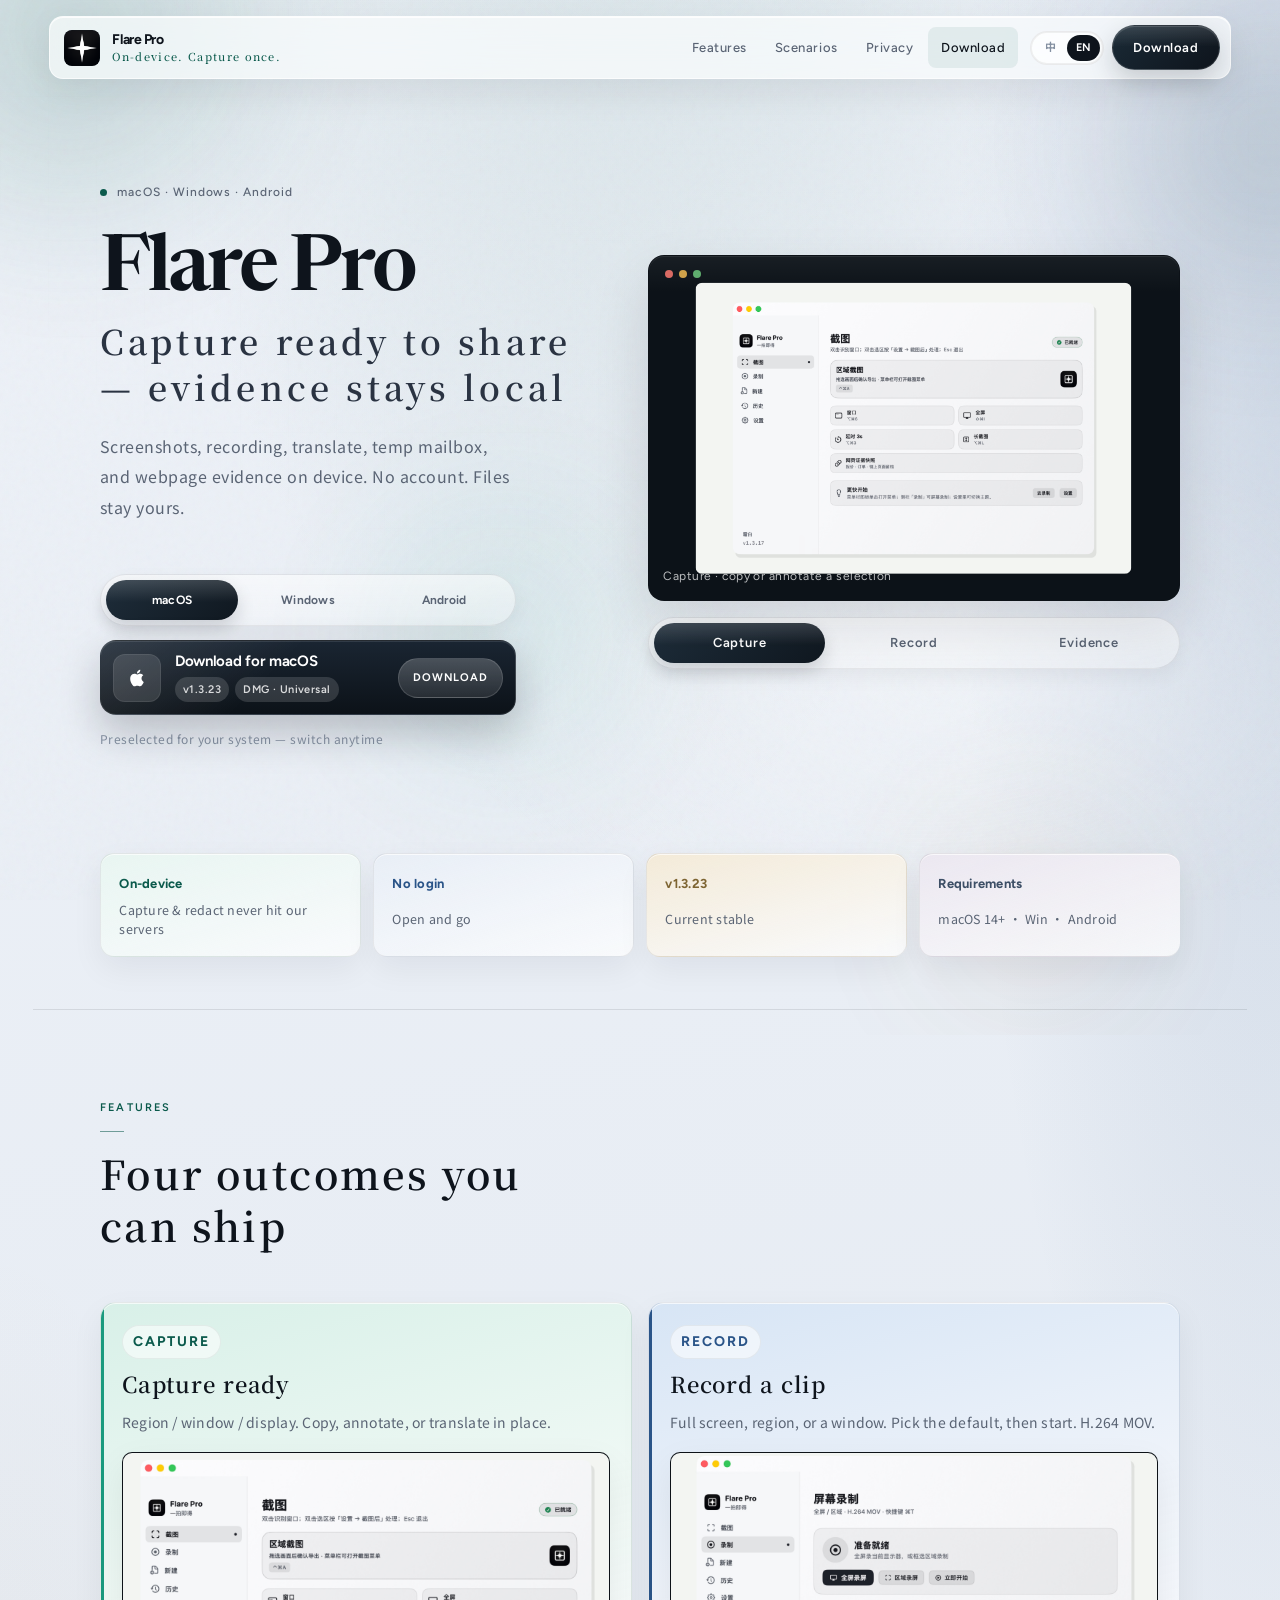
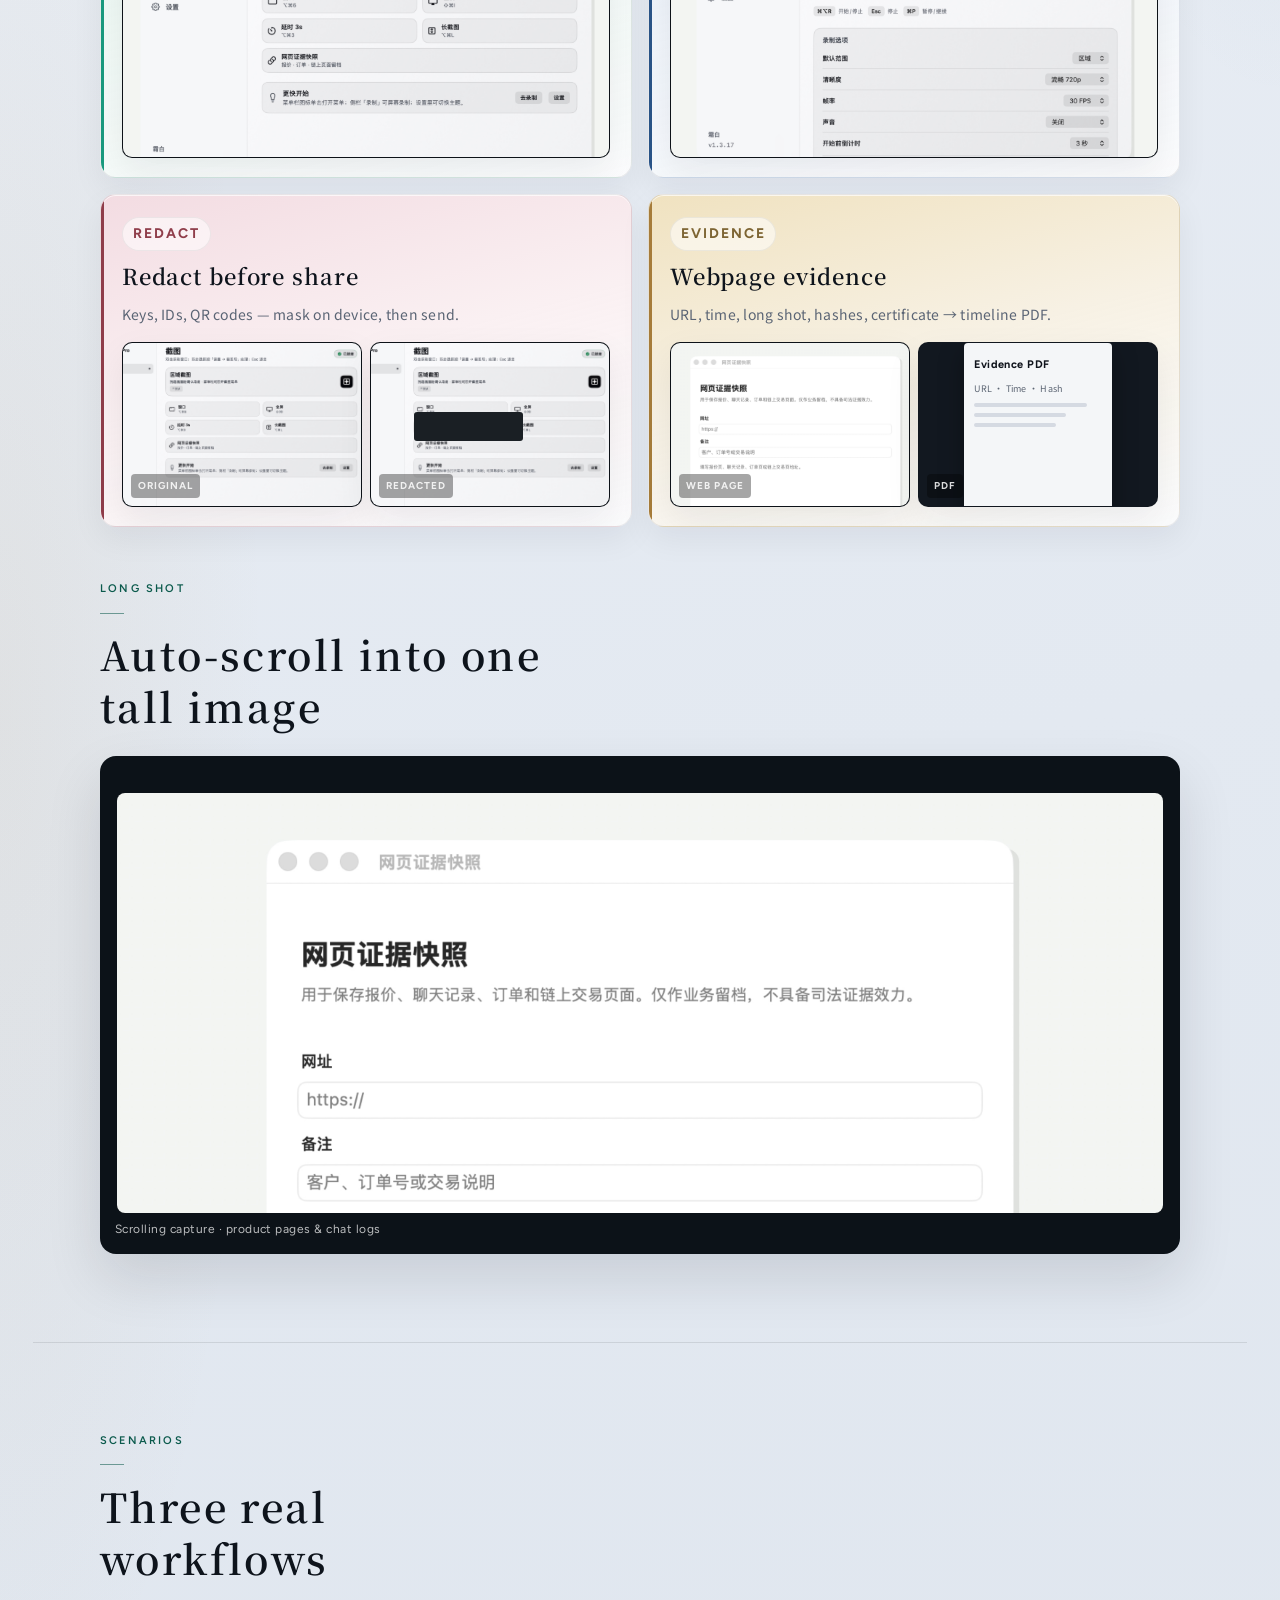
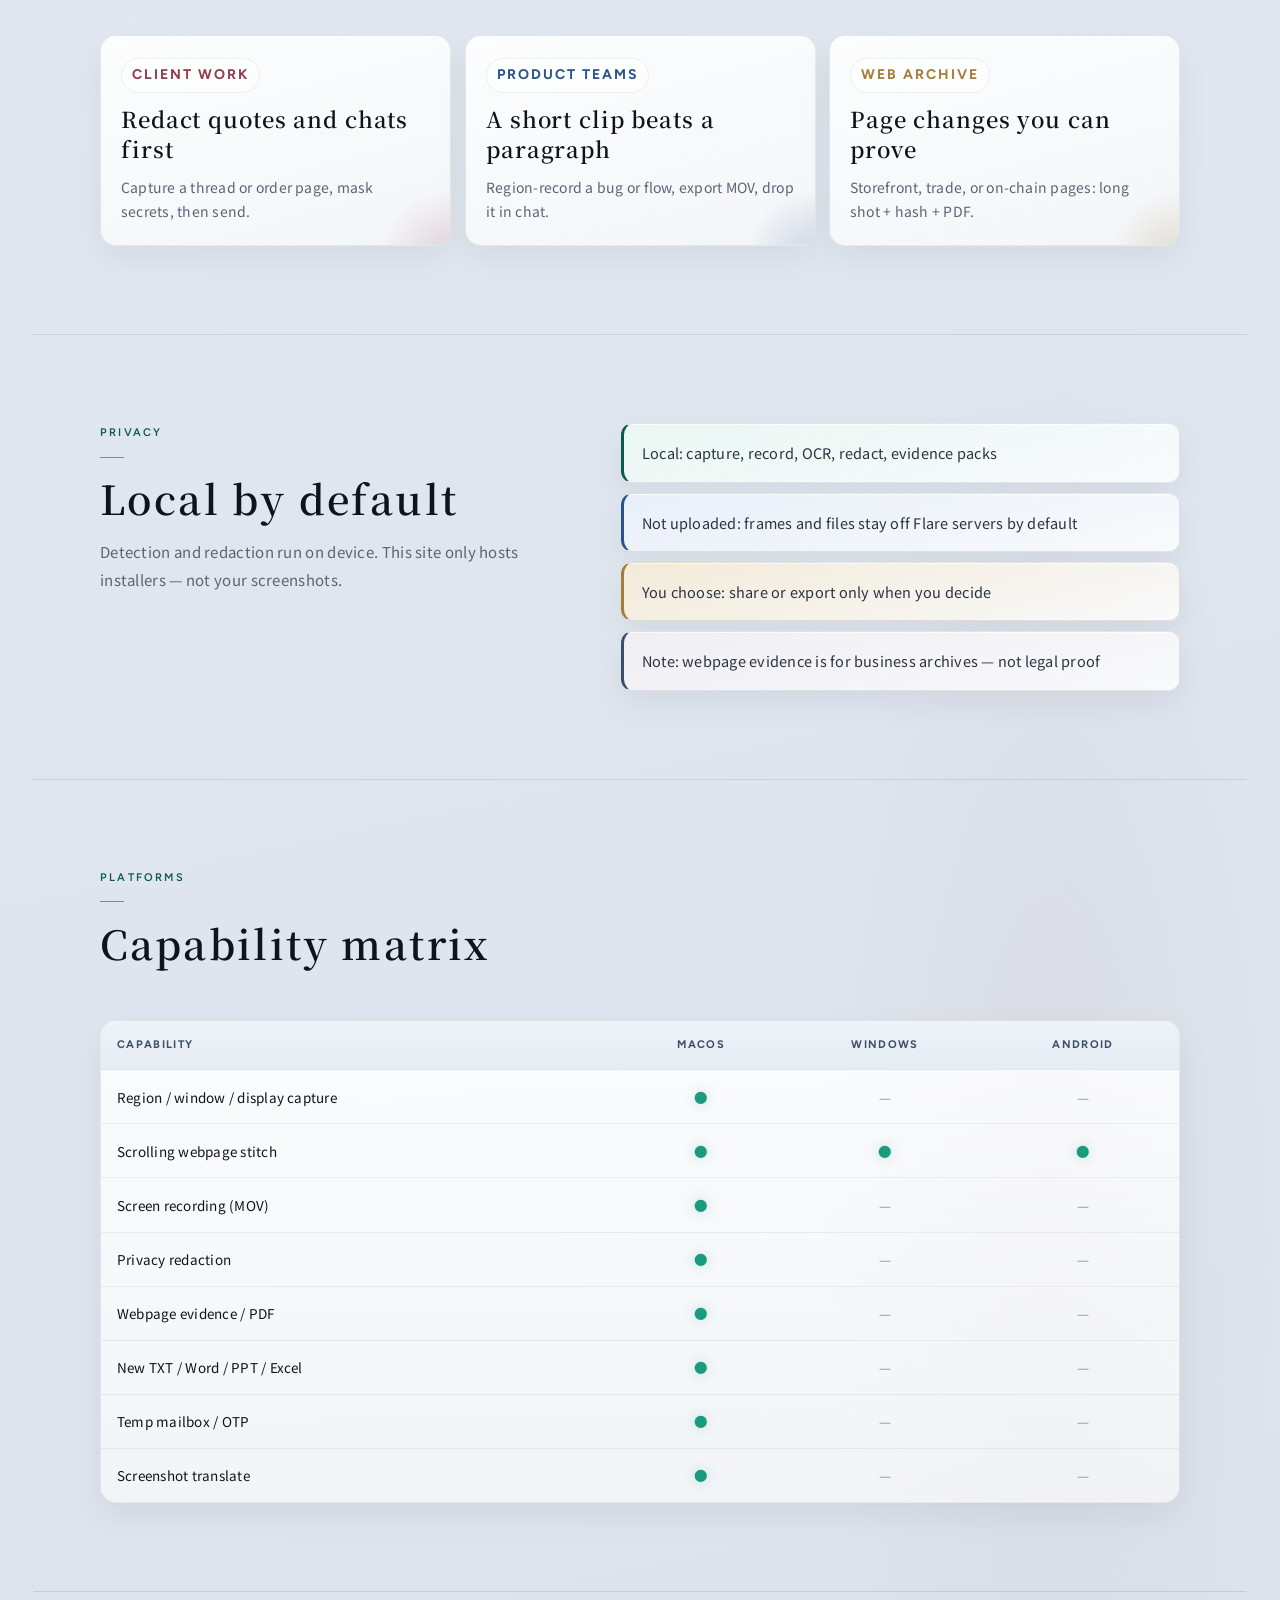
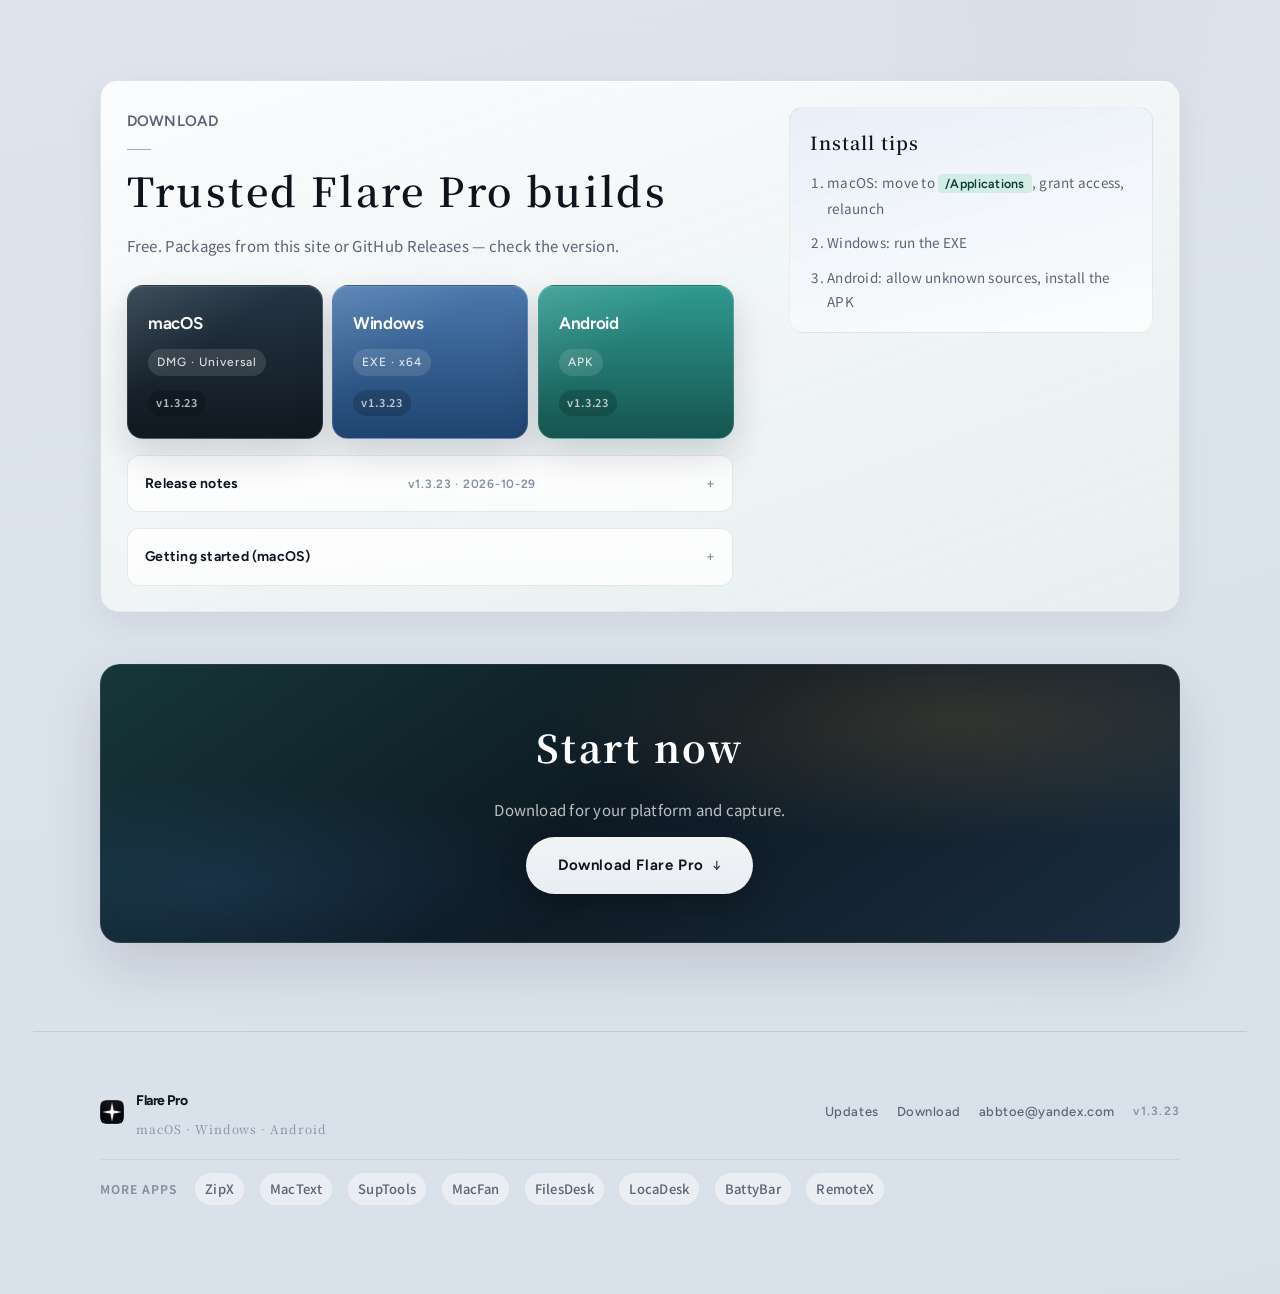
==== commit a4950a51: "Release Flare Pro 1.3.23 with mailbox, translate, and recorder fixes. Temporary mailbox, in-capture " ====
--- a/docs/index.html
+++ b/docs/index.html
@@ -4,33 +4,33 @@
   <meta charset="utf-8" />
   <meta name="viewport" content="width=device-width, initial-scale=1, viewport-fit=cover" />
   <meta name="robots" content="index, follow, max-image-preview:large, max-snippet:-1, max-video-preview:-1" />
-  <title>Flare — 截图、录屏、隐私脱敏与网页证据快照</title>
-  <meta name="keywords" content="Flare,截图,录屏,隐私脱敏,网页证据,长截图,OCR,macOS,Windows,Android" />
-  <meta name="description" content="Flare Pro：本地完成截图、录屏、隐私脱敏与网页证据快照。无需登录，macOS / Windows / Android 可用。" />
+  <title>Flare — 截图、录屏、翻译、临时邮箱与网页证据快照</title>
+  <meta name="keywords" content="Flare,截图,录屏,翻译,临时邮箱,隐私脱敏,网页证据,长截图,OCR,macOS,Windows,Android" />
+  <meta name="description" content="Flare Pro：本地完成截图、录屏、翻译、临时邮箱与网页证据快照。无需登录，macOS / Windows / Android 可用。" />
   <meta name="theme-color" content="#0c3d36" />
   <meta name="author" content="linux503" />
   <link rel="canonical" href="https://linux503.github.io/Flare/" />
   <meta property="og:type" content="website" />
   <meta property="og:site_name" content="Flare" />
   <meta property="og:locale" content="zh_CN" />
-  <meta property="og:title" content="Flare — 截图、录屏、隐私脱敏与网页证据快照" />
-  <meta property="og:description" content="本地完成截图、录屏、隐私脱敏与网页证据快照。无需登录，打开即用。" />
+  <meta property="og:title" content="Flare — 截图、录屏、翻译、临时邮箱与网页证据快照" />
+  <meta property="og:description" content="本地完成截图、录屏、翻译、临时邮箱与网页证据快照。无需登录，打开即用。" />
   <meta property="og:url" content="https://linux503.github.io/Flare/" />
-  <meta property="og:image" content="https://linux503.github.io/Flare/og-home.jpg?v=22" />
+  <meta property="og:image" content="https://linux503.github.io/Flare/og-home.jpg?v=25" />
   <meta property="og:image:width" content="1200" />
   <meta property="og:image:height" content="630" />
   <meta name="twitter:card" content="summary_large_image" />
-  <meta name="twitter:title" content="Flare — 截图、录屏、隐私脱敏与网页证据快照" />
-  <meta name="twitter:description" content="本地完成截图、录屏、隐私脱敏与网页证据快照。无需登录，打开即用。" />
-  <meta name="twitter:image" content="https://linux503.github.io/Flare/og-home.jpg?v=22" />
-  <link rel="icon" type="image/png" href="./favicon-32.png?v=22" sizes="32x32" />
-  <link rel="apple-touch-icon" href="./apple-touch-icon.png?v=22" />
+  <meta name="twitter:title" content="Flare — 截图、录屏、翻译、临时邮箱与网页证据快照" />
+  <meta name="twitter:description" content="本地完成截图、录屏、翻译、临时邮箱与网页证据快照。无需登录，打开即用。" />
+  <meta name="twitter:image" content="https://linux503.github.io/Flare/og-home.jpg?v=25" />
+  <link rel="icon" type="image/png" href="./favicon-32.png?v=25" sizes="32x32" />
+  <link rel="apple-touch-icon" href="./apple-touch-icon.png?v=25" />
   <link rel="preconnect" href="https://fonts.googleapis.com" />
   <link rel="preconnect" href="https://fonts.gstatic.com" crossorigin />
   <link href="https://fonts.googleapis.com/css2?family=Newsreader:opsz,wght@6..72,500;600;700&family=Figtree:wght@400;500;600;700&family=Noto+Sans+SC:wght@400;500;600;700&family=Noto+Serif+SC:wght@500;600;700&display=swap" rel="stylesheet" />
   <link rel="alternate" hreflang="zh-Hans" href="https://linux503.github.io/Flare/?lang=zh" />
   <link rel="alternate" hreflang="en" href="https://linux503.github.io/Flare/?lang=en" />
-  <link rel="stylesheet" href="styles.css?v=75" />
+  <link rel="stylesheet" href="styles.css?v=77" />
 </head>
 <body class="theme-atelier">
   <div class="atmosphere" aria-hidden="true">
@@ -45,7 +45,7 @@
 
   <header class="site-header">
     <a class="brand" href="./" data-i18n-aria="brand.home" aria-label="Flare Pro 首页">
-      <span class="brand-mark"><img src="logo.png?v=22" width="32" height="32" alt="" /></span>
+      <span class="brand-mark"><img src="logo.png?v=25" width="32" height="32" alt="" /></span>
       <span class="brand-text">
         <strong>Flare Pro</strong>
         <em data-i18n="brand.tag">本地完成，一拍即得</em>
@@ -67,7 +67,7 @@
               <span class="lang-opt" data-side="en">EN</span>
             </span>
           </button>
-          <a class="pill" data-dl-main href="./downloads/Flare-Pro-1.3.22-Universal.dmg" download data-i18n-aria="dl.pillAria" aria-label="下载 Flare Pro">
+          <a class="pill" data-dl-main href="./downloads/Flare-Pro-1.3.23-Universal.dmg" download data-i18n-aria="dl.pillAria" aria-label="下载 Flare Pro">
             <span data-i18n="dl.pill">下载</span>
           </a>
         </div>
@@ -85,21 +85,21 @@
         <p class="now-badge"><span class="now-dot" aria-hidden="true"></span><span data-i18n="hero.badge">macOS · Windows · Android</span></p>
         <p class="brand-xl">Flare Pro</p>
         <h1 data-i18n="hero.h1">截完就能用，留证也不外传</h1>
-        <p class="subtitle" data-i18n="hero.sub">本地截图、录屏、隐私脱敏与网页证据快照。无需登录，文件留在你的设备上。</p>
+        <p class="subtitle" data-i18n="hero.sub">本地截图、录屏、翻译、临时邮箱与网页证据快照。无需登录，文件留在你的设备上。</p>
         <div class="dl-dock" data-dl-dock>
           <div class="dl-tabs" role="tablist" data-i18n-aria="dl.tabsAria" aria-label="选择平台">
             <button type="button" class="is-on" role="tab" aria-selected="true" data-os="mac"><span>macOS</span></button>
             <button type="button" role="tab" aria-selected="false" data-os="win"><span>Windows</span></button>
             <button type="button" role="tab" aria-selected="false" data-os="android"><span>Android</span></button>
           </div>
-          <a class="dl-main" data-os="mac" data-dl-main href="./downloads/Flare-Pro-1.3.22-Universal.dmg" download>
+          <a class="dl-main" data-os="mac" data-dl-main href="./downloads/Flare-Pro-1.3.23-Universal.dmg" download>
             <span class="dl-main-mark" aria-hidden="true">
               <svg data-dl-icon viewBox="0 0 24 24"><path fill="currentColor" d="M18.71 19.5c-.83 1.24-1.71 2.45-3.05 2.47-1.34.03-1.77-.79-3.29-.79-1.53 0-2 .77-3.27.82-1.31.05-2.3-1.32-3.14-2.53C4.25 17 2.94 12.45 4.7 9.39c.87-1.52 2.43-2.48 4.12-2.51 1.28-.02 2.5.87 3.29.87.78 0 2.26-1.07 3.8-.91.65.03 2.47.26 3.64 1.98-.09.06-2.17 1.28-2.15 3.81.03 3.02 2.65 4.03 2.68 4.04-.03.07-.42 1.44-1.38 2.83M13 3.5c.73-.83 1.94-1.46 2.94-1.5.13 1.17-.34 2.35-1.04 3.19-.69.85-1.83 1.51-2.95 1.42-.15-1.15.41-2.35 1.05-3.11z"/></svg>
             </span>
             <span class="dl-main-copy">
               <strong data-dl-title data-i18n="dl.macTitle">下载 macOS 版</strong>
               <em>
-                <span class="dl-chip" data-app-version>v1.3.22</span>
+                <span class="dl-chip" data-app-version>v1.3.23</span>
                 <span class="dl-chip" data-dl-file>DMG · Universal</span>
               </em>
             </span>
@@ -137,7 +137,7 @@
       <ul class="trust-bar">
         <li><strong data-i18n="trust.local">本地处理</strong><span data-i18n="trust.localP">截图与脱敏不经服务器</span></li>
         <li><strong data-i18n="trust.login">无需登录</strong><span data-i18n="trust.loginP">打开就能用</span></li>
-        <li><strong data-app-version>v1.3.22</strong><span data-i18n="trust.verP">当前稳定版</span></li>
+        <li><strong data-app-version>v1.3.23</strong><span data-i18n="trust.verP">当前稳定版</span></li>
         <li><strong data-i18n="trust.os">系统要求</strong><span data-i18n="trust.osP">macOS 14+ · Win · Android</span></li>
       </ul>
     </section>
@@ -152,7 +152,7 @@
         <article class="feature-card tone-capture" data-reveal style="--d:0">
           <p class="feature-kicker">Capture</p>
           <h3 data-i18n="feat.capture">截图即用</h3>
-          <p data-i18n="feat.captureP">区域 / 窗口 / 全屏。框选后复制，或进入标注。</p>
+          <p data-i18n="feat.captureP">区域 / 窗口 / 全屏。框选后复制、标注，或直接翻译。</p>
           <div class="proof-stage compact">
             <img src="ui-home.jpg?v=11" alt="" class="crop-capture" loading="lazy" width="1440" height="960" />
           </div>
@@ -160,7 +160,7 @@
         <article class="feature-card tone-record" data-reveal style="--d:1">
           <p class="feature-kicker">Record</p>
           <h3 data-i18n="feat.record">录屏成片</h3>
-          <p data-i18n="feat.recordP">全屏或区域，系统声可选，导出 H.264 MOV。</p>
+          <p data-i18n="feat.recordP">全屏、区域或窗口。先选默认范围，再开始。导出 H.264 MOV。</p>
           <div class="proof-stage compact">
             <img src="ui-record.jpg?v=11" alt="" class="crop-record" loading="lazy" width="1440" height="960" />
           </div>
@@ -299,6 +299,14 @@
               <td data-i18n="plat.r6">新建 TXT / Word / PPT / Excel</td>
               <td class="yes">●</td><td class="muted">—</td><td class="muted">—</td>
             </tr>
+            <tr>
+              <td data-i18n="plat.r7">临时邮箱 / 验证码</td>
+              <td class="yes">●</td><td class="muted">—</td><td class="muted">—</td>
+            </tr>
+            <tr>
+              <td data-i18n="plat.r8">截图翻译</td>
+              <td class="yes">●</td><td class="muted">—</td><td class="muted">—</td>
+            </tr>
           </tbody>
         </table>
       </div>
@@ -312,33 +320,33 @@
           <h2 data-i18n="get.h2">可信下载 Flare Pro</h2>
           <p data-i18n="get.p">免费。安装包来自本站或 GitHub Releases，版本号可核对。</p>
           <div class="platform-grid">
-            <a class="platform-card is-primary" data-download href="./downloads/Flare-Pro-1.3.22-Universal.dmg" download>
+            <a class="platform-card is-primary" data-download href="./downloads/Flare-Pro-1.3.23-Universal.dmg" download>
               <span class="platform-name">macOS</span>
               <span class="platform-tag">DMG · Universal</span>
-              <span class="dl-ver" data-app-version>v1.3.22</span>
+              <span class="dl-ver" data-app-version>v1.3.23</span>
             </a>
             <a class="platform-card is-win" data-download-windows href="https://github.com/linux503/Flare/releases/download/v1.3.19/Flare-Windows-x64.exe">
               <span class="platform-name">Windows</span>
               <span class="platform-tag">EXE · x64</span>
-              <span class="dl-ver" data-app-version>v1.3.22</span>
+              <span class="dl-ver" data-app-version>v1.3.23</span>
             </a>
             <a class="platform-card is-android" data-download-android href="./downloads/Flare-Android.apk" download>
               <span class="platform-name">Android</span>
               <span class="platform-tag">APK</span>
-              <span class="dl-ver" data-app-version>v1.3.22</span>
+              <span class="dl-ver" data-app-version>v1.3.23</span>
             </a>
           </div>
 
           <details class="fold" id="whats-new">
             <summary>
               <span data-i18n="wn.summary">更新记录</span>
-              <em><span data-app-version>v1.3.22</span> · <span data-published-at>2026-09-09</span></em>
+              <em><span data-app-version>v1.3.23</span> · <span data-published-at>2026-10-29</span></em>
             </summary>
             <ol class="whats-new-list" data-changelog>
-              <li>网页证据快照：网址、长图、哈希、证书与时间线 PDF</li>
-              <li>隐私安全模式：分享前精准脱敏敏感文字</li>
-              <li>官网下载支持平台切换与系统识别</li>
-              <li>截图会话稳定性修复</li>
+              <li>临时邮箱：验证码自动出现，复制地址一键可用</li>
+              <li>截图工具栏可直接翻译，敏感信息先过隐私闸门</li>
+              <li>录屏可选全屏 / 区域 / 窗口</li>
+              <li>窗口透明度与毛玻璃恢复可用</li>
             </ol>
           </details>
 
@@ -346,7 +354,7 @@
             <summary data-i18n="start.summary">开始使用（macOS）</summary>
             <ol class="start-mini">
               <li data-i18n="start.1">放到 /Applications，授权「屏幕录制」后完全退出再打开</li>
-              <li data-i18n="start.2">菜单栏单击区域截图；⌘⌥R 录屏；⌘⇧D 新建文档</li>
+              <li data-i18n="start.2">菜单栏单击区域截图；⌘⌥R 录屏；侧栏可开临时邮箱</li>
               <li data-i18n="start.3">Windows / Android：下载后打开链接即可网页长截图</li>
             </ol>
           </details>
@@ -365,7 +373,7 @@
         <div class="final-cta-inner">
           <h2 data-i18n="cta.h2">现在开始</h2>
           <p data-i18n="cta.p">下载对应平台，打开就能截。</p>
-          <a class="pill large cta-btn" data-dl-main href="./downloads/Flare-Pro-1.3.22-Universal.dmg" download>
+          <a class="pill large cta-btn" data-dl-main href="./downloads/Flare-Pro-1.3.23-Universal.dmg" download>
             <span data-i18n="cta.btn">下载 Flare Pro</span>
           </a>
         </div>
@@ -375,7 +383,7 @@
 
   <footer class="site-footer">
     <div class="brand">
-      <img src="logo.png?v=22" width="22" height="22" alt="" />
+      <img src="logo.png?v=25" width="22" height="22" alt="" />
       <div>
         <strong>Flare Pro</strong>
         <em>macOS · Windows · Android</em>
@@ -396,11 +404,11 @@
       <a href="#whats-new" data-i18n="nav.updates">更新</a>
       <a href="#get" data-i18n="nav.get">下载</a>
       <a href="mailto:abbtoe@yandex.com">abbtoe@yandex.com</a>
-      <span class="footer-ver" data-app-version>v1.3.22</span>
+      <span class="footer-ver" data-app-version>v1.3.23</span>
     </div>
   </footer>
 
-  <script src="i18n.js?v=22" defer></script>
-  <script src="site.js?v=32" defer></script>
+  <script src="i18n.js?v=26" defer></script>
+  <script src="site.js?v=34" defer></script>
 </body>
 </html>
--- a/docs/styles.css
+++ b/docs/styles.css
@@ -341,6 +341,9 @@
 .nav-links > a.is-on {
   color: var(--ink);
   background: rgba(12, 92, 77, 0.08);
+}
+.nav-links > a:active {
+  transform: scale(0.97);
 }
 
 .nav-tools {
@@ -2144,11 +2147,18 @@
   position: absolute;
   inset: 0;
   opacity: 0;
-  transition: opacity 0.55s var(--ease);
+  transform: translateX(calc(var(--slide, 1) * 18px)) scale(0.985);
+  filter: blur(4px);
+  transition: opacity 0.55s var(--ease), transform 0.55s var(--ease), filter 0.55s var(--ease);
   pointer-events: none;
   z-index: 1;
 }
-.proof-frame.on { opacity: 1; z-index: 2; }
+.proof-frame.on {
+  opacity: 1;
+  z-index: 2;
+  transform: none;
+  filter: none;
+}
 .proof-frame img,
 .showcase .stage .proof-frame img {
   position: absolute;
@@ -2956,3 +2966,97 @@
     margin-top: 0.5rem;
   }
 }
+
+/* ── Live pointer interaction ── */
+.fx-live {
+  --mx: 50%;
+  --my: 50%;
+  --tilt-x: 0deg;
+  --tilt-y: 0deg;
+}
+.feature-card.fx-live,
+.scenario-card.fx-live,
+.platform-card.fx-live,
+.dl-main.fx-live,
+.cta-btn.fx-live,
+.pill.large.fx-live {
+  transform: perspective(920px) rotateX(var(--tilt-x)) rotateY(var(--tilt-y));
+  transition:
+    transform 0.35s var(--ease),
+    box-shadow 0.35s ease,
+    background 0.25s ease;
+}
+.feature-card.fx-live:hover,
+.scenario-card.fx-live:hover,
+.platform-card.fx-live:hover {
+  transform: perspective(920px) rotateX(var(--tilt-x)) rotateY(var(--tilt-y)) translateY(-4px);
+  box-shadow: 0 20px 44px rgba(14, 20, 28, 0.12);
+}
+.dl-main.fx-live:hover,
+.cta-btn.fx-live:hover,
+.pill.large.fx-live:hover {
+  transform: perspective(920px) rotateX(var(--tilt-x)) rotateY(var(--tilt-y)) translateY(-2px);
+}
+.feature-card.fx-live:active,
+.scenario-card.fx-live:active,
+.platform-card.fx-live:active,
+.dl-main.fx-live:active,
+.cta-btn.fx-live:active,
+.pill.large.fx-live:active {
+  transform: perspective(920px) rotateX(var(--tilt-x)) rotateY(var(--tilt-y)) scale(0.985);
+  transition-duration: 0.12s;
+}
+.feature-card.fx-live > *,
+.dl-main.fx-live > *,
+.platform-card.fx-live > * {
+  position: relative;
+  z-index: 2;
+}
+.feature-card.fx-live::after,
+.dl-main.fx-live::after,
+.platform-card.fx-live::after {
+  content: "";
+  position: absolute;
+  inset: 0;
+  pointer-events: none;
+  border-radius: inherit;
+  background: radial-gradient(240px circle at var(--mx) var(--my), rgba(255,255,255,0.42), transparent 48%);
+  opacity: 0;
+  transition: opacity 0.25s ease;
+  z-index: 0;
+}
+.feature-card.fx-live:hover::after,
+.dl-main.fx-live:hover::after,
+.platform-card.fx-live:hover::after {
+  opacity: 1;
+}
+.dl-tabs button,
+.switcher button {
+  transition: background 0.25s var(--ease), color 0.25s ease, transform 0.2s var(--ease);
+}
+.dl-tabs button:active,
+.switcher button:active {
+  transform: scale(0.96);
+}
+
+@media (prefers-reduced-motion: reduce) {
+  .feature-card.fx-live,
+  .scenario-card.fx-live,
+  .platform-card.fx-live,
+  .dl-main.fx-live,
+  .cta-btn.fx-live,
+  .pill.large.fx-live,
+  .feature-card.fx-live:hover,
+  .scenario-card.fx-live:hover,
+  .platform-card.fx-live:hover,
+  .dl-main.fx-live:hover,
+  .cta-btn.fx-live:hover,
+  .pill.large.fx-live:hover {
+    transform: none;
+  }
+  .proof-frame {
+    transform: none;
+    filter: none;
+    transition: opacity 0.2s ease;
+  }
+}
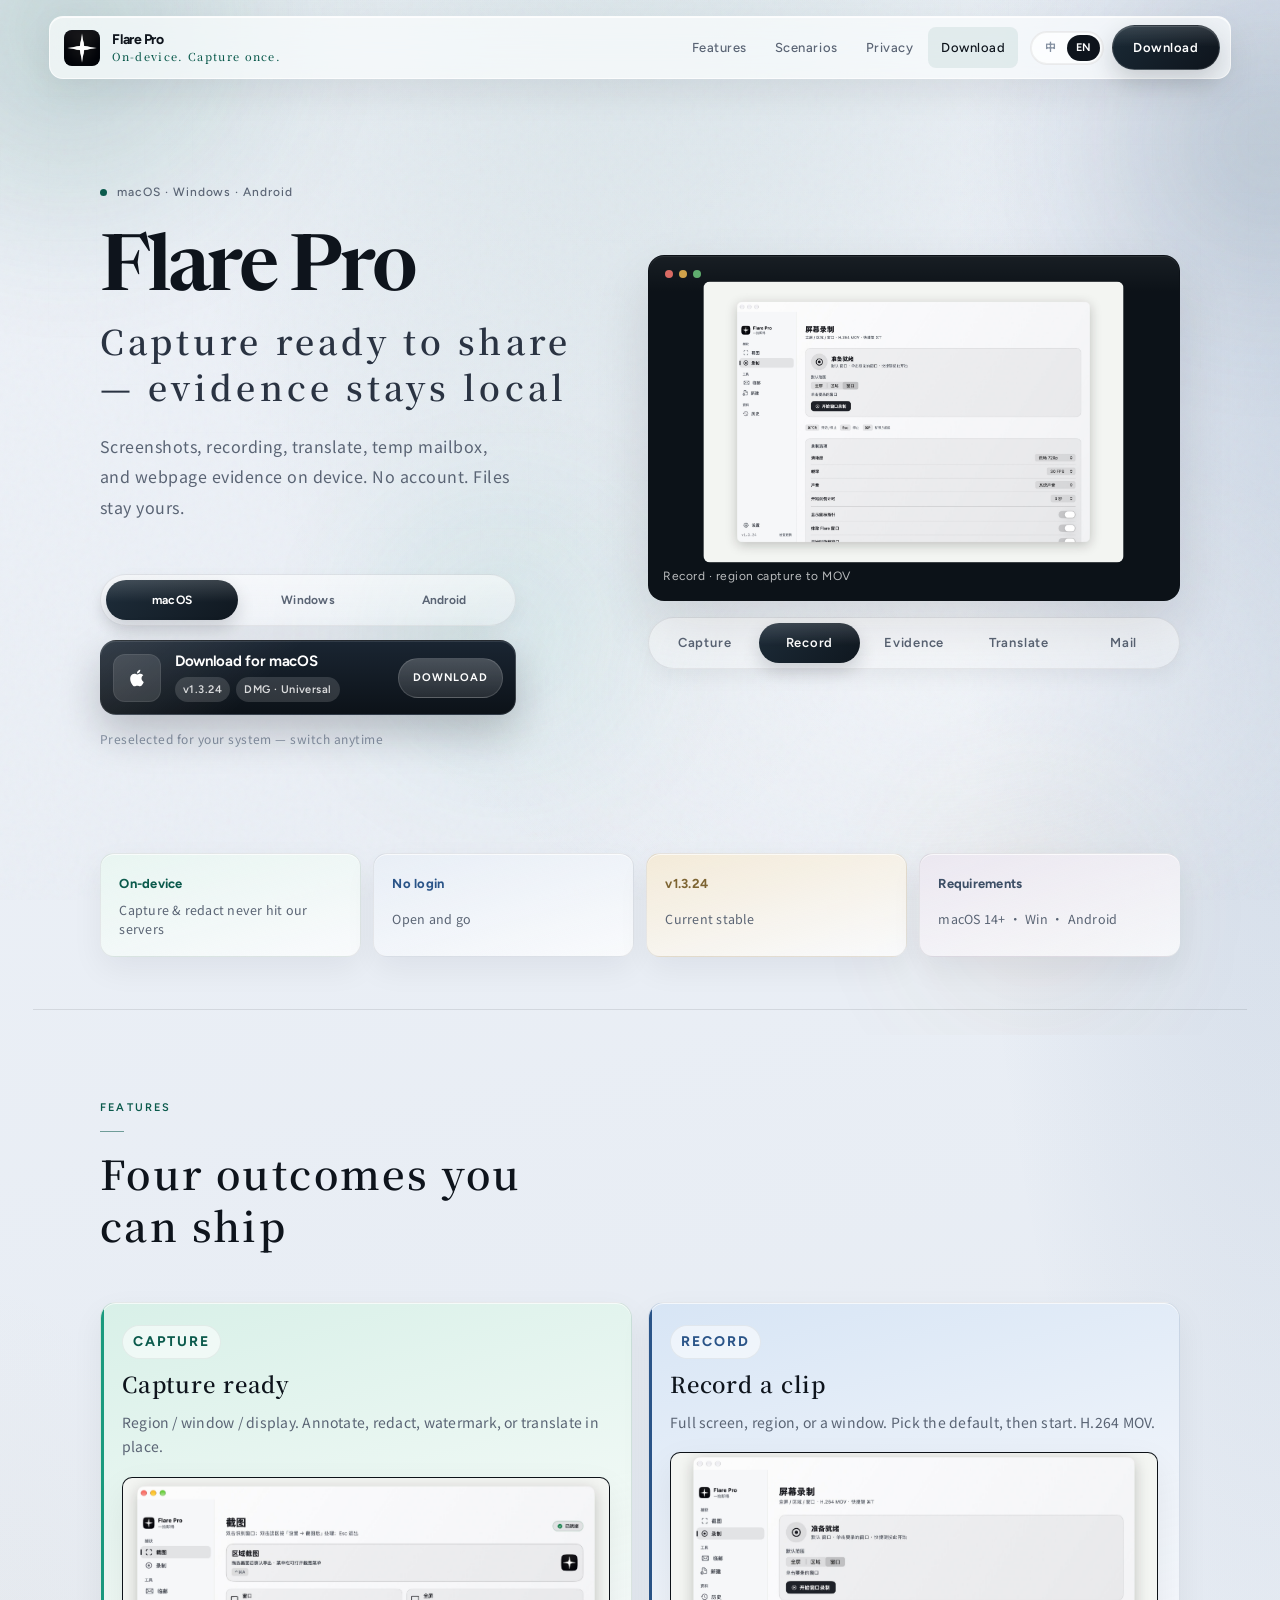
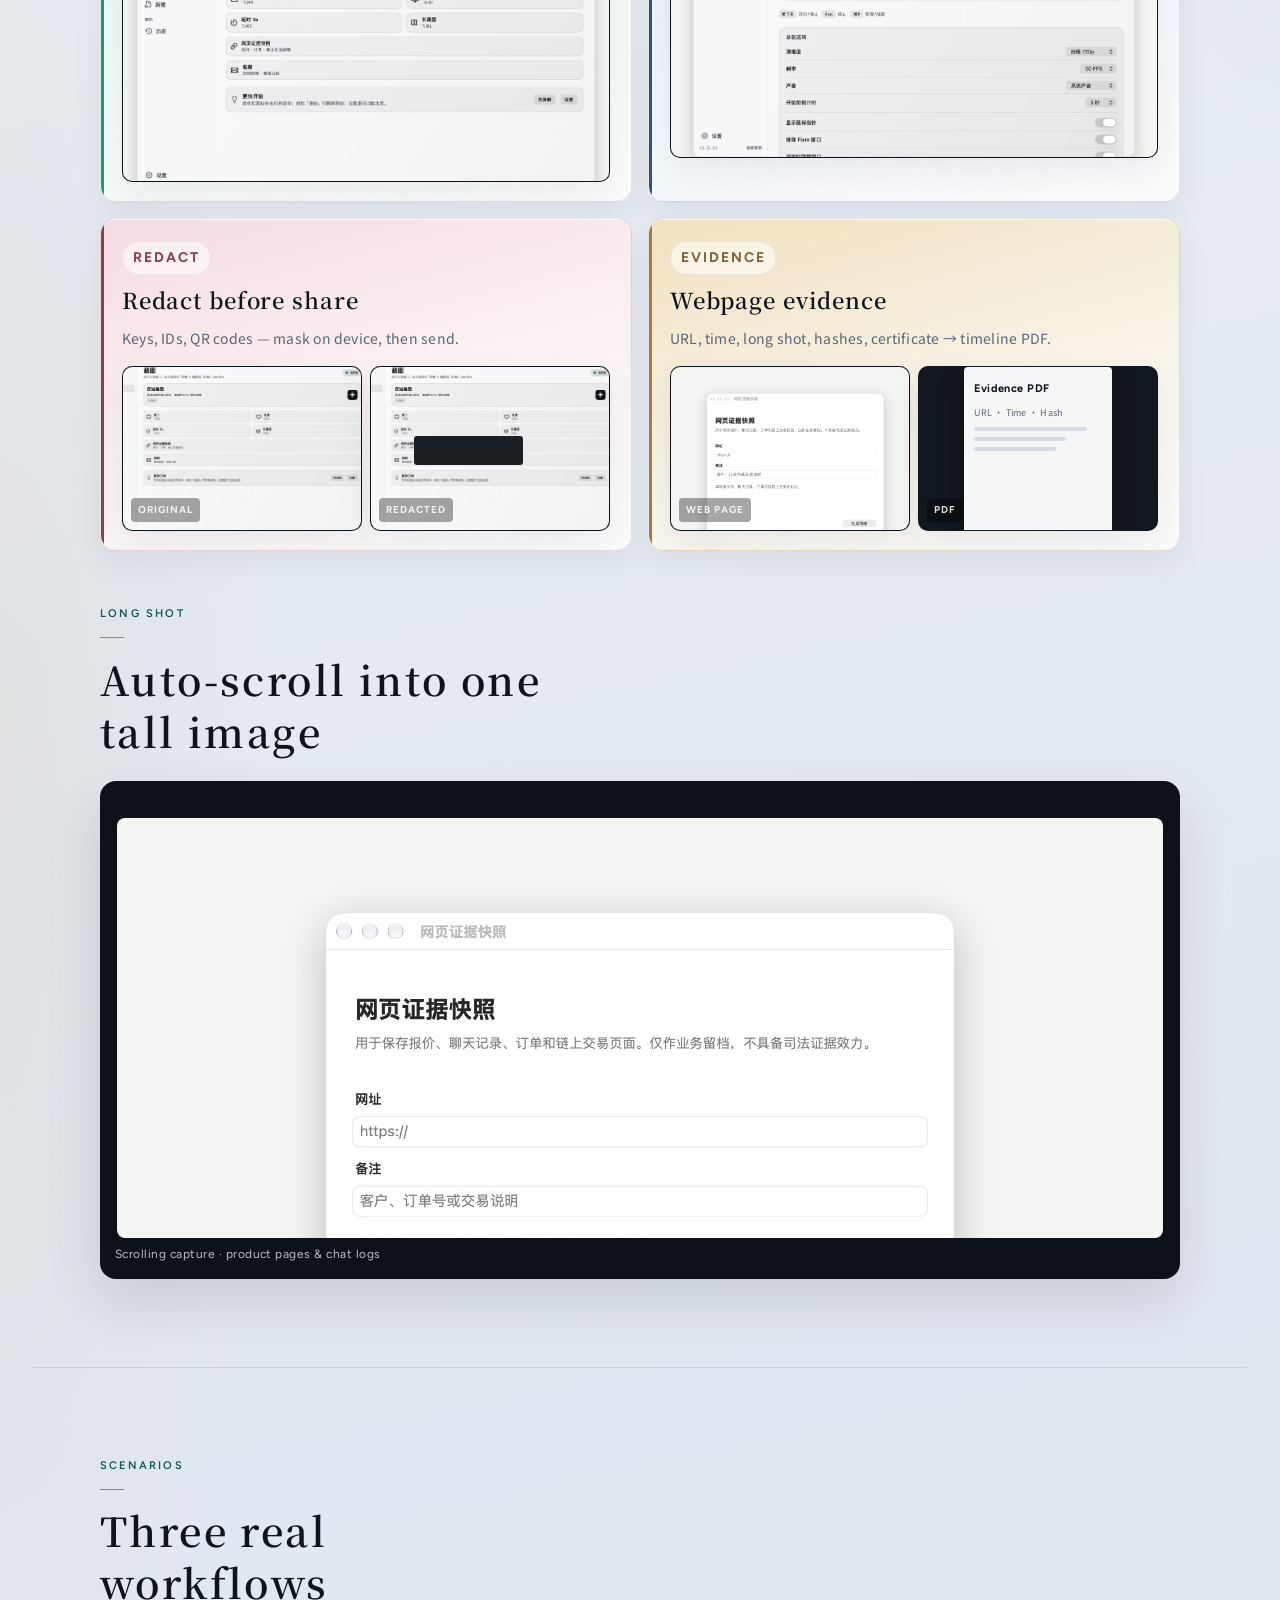
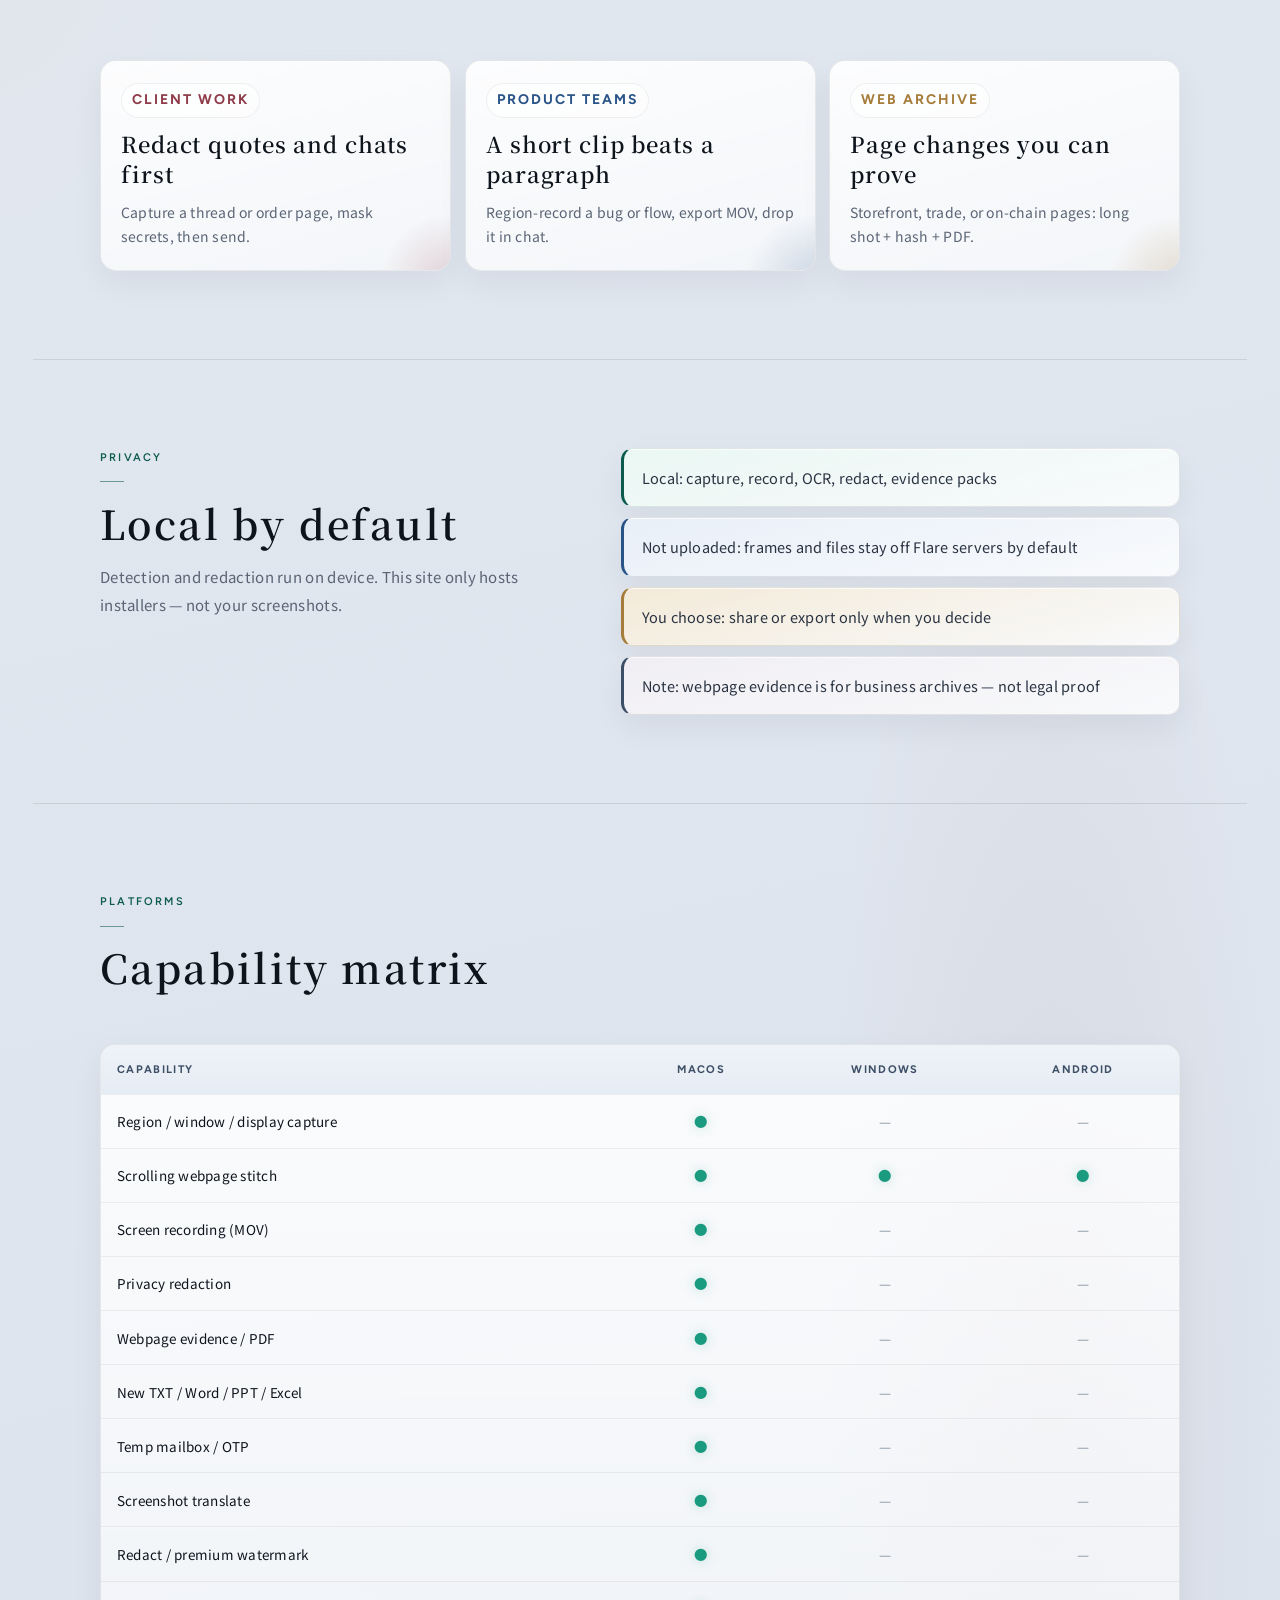
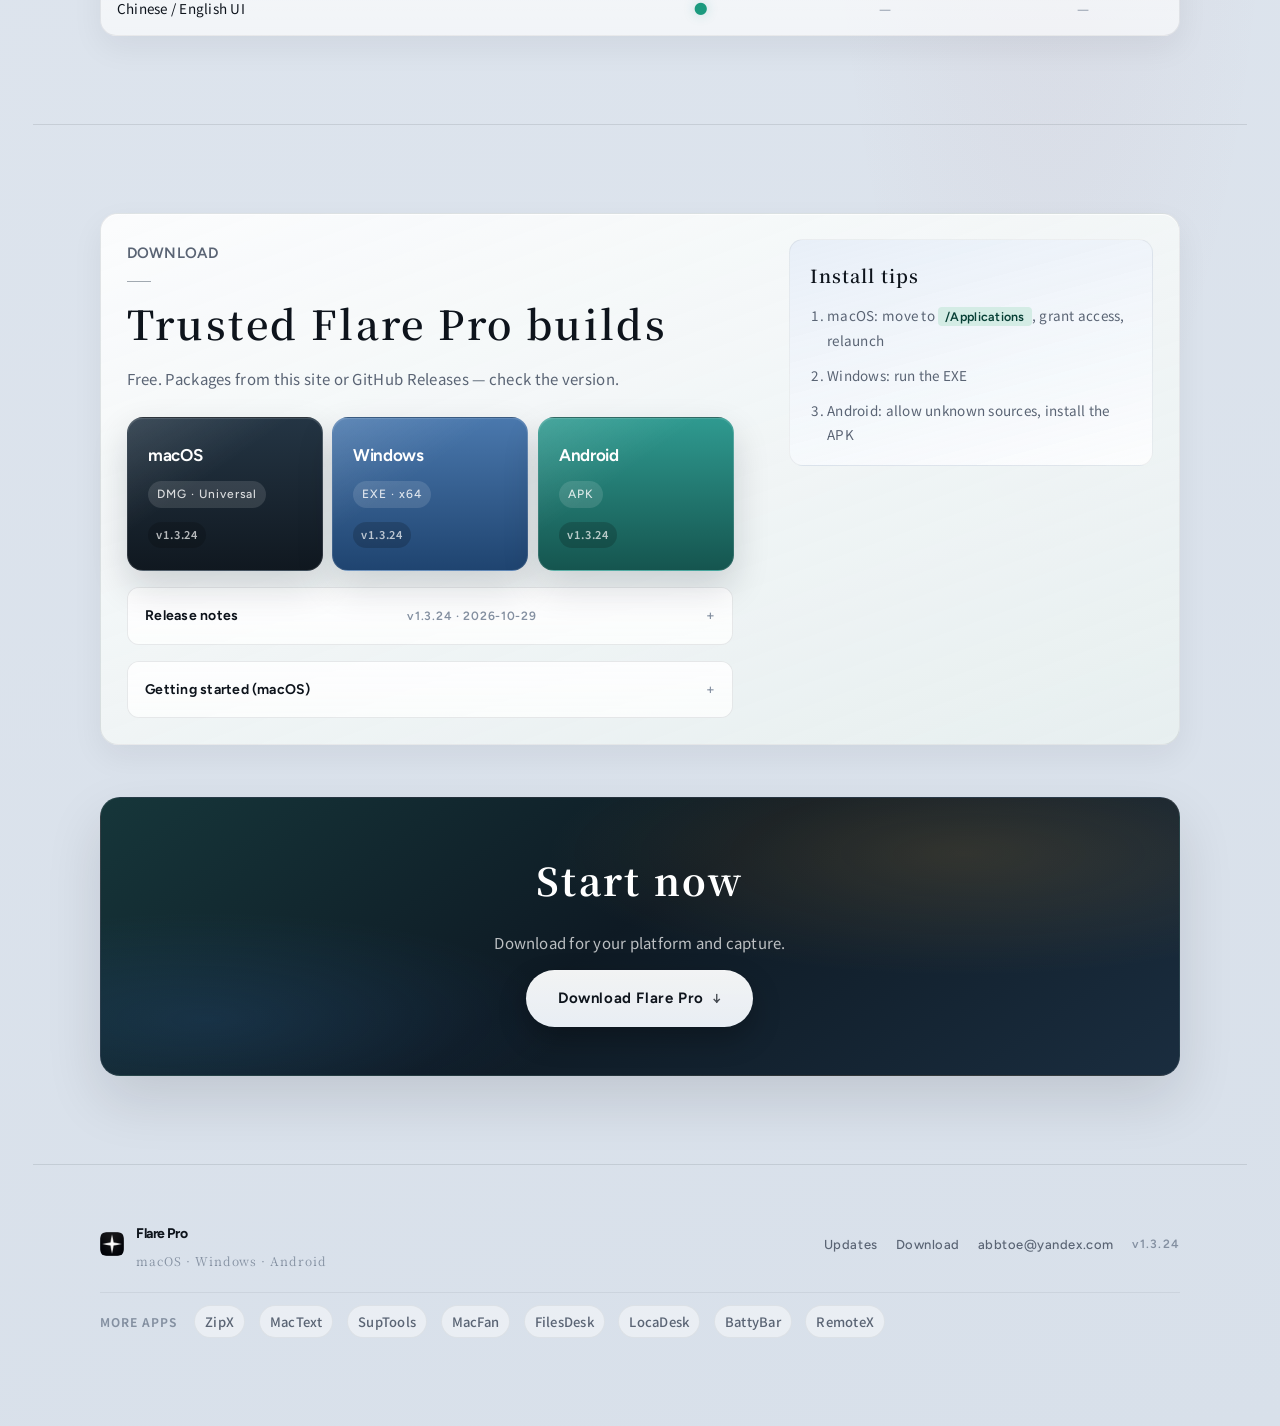
==== commit 0e20e668: "Release Flare Pro 1.3.24 with English UI, menu translate, and watermark. Add Chinese/English switchi" ====
--- a/docs/index.html
+++ b/docs/index.html
@@ -16,13 +16,13 @@
   <meta property="og:title" content="Flare — 截图、录屏、翻译、临时邮箱与网页证据快照" />
   <meta property="og:description" content="本地完成截图、录屏、翻译、临时邮箱与网页证据快照。无需登录，打开即用。" />
   <meta property="og:url" content="https://linux503.github.io/Flare/" />
-  <meta property="og:image" content="https://linux503.github.io/Flare/og-home.jpg?v=25" />
+  <meta property="og:image" content="https://linux503.github.io/Flare/og-home.jpg?v=26" />
   <meta property="og:image:width" content="1200" />
   <meta property="og:image:height" content="630" />
   <meta name="twitter:card" content="summary_large_image" />
   <meta name="twitter:title" content="Flare — 截图、录屏、翻译、临时邮箱与网页证据快照" />
   <meta name="twitter:description" content="本地完成截图、录屏、翻译、临时邮箱与网页证据快照。无需登录，打开即用。" />
-  <meta name="twitter:image" content="https://linux503.github.io/Flare/og-home.jpg?v=25" />
+  <meta name="twitter:image" content="https://linux503.github.io/Flare/og-home.jpg?v=26" />
   <link rel="icon" type="image/png" href="./favicon-32.png?v=25" sizes="32x32" />
   <link rel="apple-touch-icon" href="./apple-touch-icon.png?v=25" />
   <link rel="preconnect" href="https://fonts.googleapis.com" />
@@ -30,7 +30,7 @@
   <link href="https://fonts.googleapis.com/css2?family=Newsreader:opsz,wght@6..72,500;600;700&family=Figtree:wght@400;500;600;700&family=Noto+Sans+SC:wght@400;500;600;700&family=Noto+Serif+SC:wght@500;600;700&display=swap" rel="stylesheet" />
   <link rel="alternate" hreflang="zh-Hans" href="https://linux503.github.io/Flare/?lang=zh" />
   <link rel="alternate" hreflang="en" href="https://linux503.github.io/Flare/?lang=en" />
-  <link rel="stylesheet" href="styles.css?v=77" />
+  <link rel="stylesheet" href="styles.css?v=78" />
 </head>
 <body class="theme-atelier">
   <div class="atmosphere" aria-hidden="true">
@@ -67,7 +67,7 @@
               <span class="lang-opt" data-side="en">EN</span>
             </span>
           </button>
-          <a class="pill" data-dl-main href="./downloads/Flare-Pro-1.3.23-Universal.dmg" download data-i18n-aria="dl.pillAria" aria-label="下载 Flare Pro">
+          <a class="pill" data-dl-main href="./downloads/Flare-Pro-1.3.24-Universal.dmg" download data-i18n-aria="dl.pillAria" aria-label="下载 Flare Pro">
             <span data-i18n="dl.pill">下载</span>
           </a>
         </div>
@@ -92,14 +92,14 @@
             <button type="button" role="tab" aria-selected="false" data-os="win"><span>Windows</span></button>
             <button type="button" role="tab" aria-selected="false" data-os="android"><span>Android</span></button>
           </div>
-          <a class="dl-main" data-os="mac" data-dl-main href="./downloads/Flare-Pro-1.3.23-Universal.dmg" download>
+          <a class="dl-main" data-os="mac" data-dl-main href="./downloads/Flare-Pro-1.3.24-Universal.dmg" download>
             <span class="dl-main-mark" aria-hidden="true">
               <svg data-dl-icon viewBox="0 0 24 24"><path fill="currentColor" d="M18.71 19.5c-.83 1.24-1.71 2.45-3.05 2.47-1.34.03-1.77-.79-3.29-.79-1.53 0-2 .77-3.27.82-1.31.05-2.3-1.32-3.14-2.53C4.25 17 2.94 12.45 4.7 9.39c.87-1.52 2.43-2.48 4.12-2.51 1.28-.02 2.5.87 3.29.87.78 0 2.26-1.07 3.8-.91.65.03 2.47.26 3.64 1.98-.09.06-2.17 1.28-2.15 3.81.03 3.02 2.65 4.03 2.68 4.04-.03.07-.42 1.44-1.38 2.83M13 3.5c.73-.83 1.94-1.46 2.94-1.5.13 1.17-.34 2.35-1.04 3.19-.69.85-1.83 1.51-2.95 1.42-.15-1.15.41-2.35 1.05-3.11z"/></svg>
             </span>
             <span class="dl-main-copy">
               <strong data-dl-title data-i18n="dl.macTitle">下载 macOS 版</strong>
               <em>
-                <span class="dl-chip" data-app-version>v1.3.23</span>
+                <span class="dl-chip" data-app-version>v1.3.24</span>
                 <span class="dl-chip" data-dl-file>DMG · Universal</span>
               </em>
             </span>
@@ -112,22 +112,32 @@
       <div class="showcase" data-carousel data-hero role="region" data-i18n-aria="carousel.aria" aria-label="功能演示">
         <div class="proof-stage stage">
           <div class="proof-frame on" data-i="0">
-            <img src="ui-home.jpg?v=11" alt="" data-i18n-alt="img.shot" width="1440" height="960" fetchpriority="high" decoding="async" class="crop-capture" />
+            <img src="ui-home.jpg?v=12" alt="" data-i18n-alt="img.shot" width="1440" height="960" fetchpriority="high" decoding="async" class="crop-capture" />
             <p class="proof-caption" data-i18n="proof.capture">Capture · 框选后复制或标注</p>
           </div>
           <div class="proof-frame" data-i="1">
-            <img src="ui-record.jpg?v=11" alt="" data-i18n-alt="img.rec" width="1440" height="960" loading="lazy" decoding="async" class="crop-record" />
+            <img src="ui-record.jpg?v=12" alt="" data-i18n-alt="img.rec" width="1440" height="960" loading="lazy" decoding="async" class="crop-record" />
             <p class="proof-caption" data-i18n="proof.record">Record · 区域录制导出 MOV</p>
           </div>
           <div class="proof-frame" data-i="2">
-            <img src="ui-evidence.jpg?v=11" alt="" data-i18n-alt="img.ev" width="1440" height="960" loading="lazy" decoding="async" class="crop-evidence" />
+            <img src="ui-evidence.jpg?v=12" alt="" data-i18n-alt="img.ev" width="1440" height="960" loading="lazy" decoding="async" class="crop-evidence" />
             <p class="proof-caption" data-i18n="proof.evidence">Evidence · 网页留证包</p>
+          </div>
+          <div class="proof-frame" data-i="3">
+            <img src="ui-translate.jpg?v=1" alt="" data-i18n-alt="img.tr" width="1440" height="960" loading="lazy" decoding="async" class="crop-translate" />
+            <p class="proof-caption" data-i18n="proof.translate">Translate · 自动识别语言再翻译</p>
+          </div>
+          <div class="proof-frame" data-i="4">
+            <img src="ui-mailbox.jpg?v=1" alt="" data-i18n-alt="img.mail" width="1440" height="960" loading="lazy" decoding="async" class="crop-mail" />
+            <p class="proof-caption" data-i18n="proof.mail">Temp Mail · 验证码自动出现</p>
           </div>
         </div>
         <div class="switcher" role="tablist" data-i18n-aria="switch.aria" aria-label="演示切换">
           <button type="button" class="on" data-goto="0" role="tab" aria-selected="true"><b data-i18n="tab.shot">Capture</b></button>
           <button type="button" data-goto="1" role="tab" aria-selected="false"><b data-i18n="tab.rec">Record</b></button>
           <button type="button" data-goto="2" role="tab" aria-selected="false"><b data-i18n="tab.ev">Evidence</b></button>
+          <button type="button" data-goto="3" role="tab" aria-selected="false"><b data-i18n="tab.tr">Translate</b></button>
+          <button type="button" data-goto="4" role="tab" aria-selected="false"><b data-i18n="tab.mail">Mail</b></button>
         </div>
       </div>
     </section>
@@ -137,7 +147,7 @@
       <ul class="trust-bar">
         <li><strong data-i18n="trust.local">本地处理</strong><span data-i18n="trust.localP">截图与脱敏不经服务器</span></li>
         <li><strong data-i18n="trust.login">无需登录</strong><span data-i18n="trust.loginP">打开就能用</span></li>
-        <li><strong data-app-version>v1.3.23</strong><span data-i18n="trust.verP">当前稳定版</span></li>
+        <li><strong data-app-version>v1.3.24</strong><span data-i18n="trust.verP">当前稳定版</span></li>
         <li><strong data-i18n="trust.os">系统要求</strong><span data-i18n="trust.osP">macOS 14+ · Win · Android</span></li>
       </ul>
     </section>
@@ -152,9 +162,9 @@
         <article class="feature-card tone-capture" data-reveal style="--d:0">
           <p class="feature-kicker">Capture</p>
           <h3 data-i18n="feat.capture">截图即用</h3>
-          <p data-i18n="feat.captureP">区域 / 窗口 / 全屏。框选后复制、标注，或直接翻译。</p>
+          <p data-i18n="feat.captureP">区域 / 窗口 / 全屏。框选后标注、打码、加水印，或直接翻译。</p>
           <div class="proof-stage compact">
-            <img src="ui-home.jpg?v=11" alt="" class="crop-capture" loading="lazy" width="1440" height="960" />
+            <img src="ui-home.jpg?v=12" alt="" class="crop-capture" loading="lazy" width="1440" height="960" />
           </div>
         </article>
         <article class="feature-card tone-record" data-reveal style="--d:1">
@@ -162,7 +172,7 @@
           <h3 data-i18n="feat.record">录屏成片</h3>
           <p data-i18n="feat.recordP">全屏、区域或窗口。先选默认范围，再开始。导出 H.264 MOV。</p>
           <div class="proof-stage compact">
-            <img src="ui-record.jpg?v=11" alt="" class="crop-record" loading="lazy" width="1440" height="960" />
+            <img src="ui-record.jpg?v=12" alt="" class="crop-record" loading="lazy" width="1440" height="960" />
           </div>
         </article>
         <article class="feature-card tone-redact" data-reveal style="--d:2">
@@ -171,11 +181,11 @@
           <p data-i18n="feat.redactP">密钥、证件、二维码等敏感信息，本地遮盖后再发出。</p>
           <div class="proof-pair" aria-hidden="true">
             <div class="proof-stage mini">
-              <img src="ui-home.jpg?v=11" alt="" class="crop-redact-src" loading="lazy" />
+              <img src="ui-home.jpg?v=12" alt="" class="crop-redact-src" loading="lazy" />
               <span class="pair-label" data-i18n="feat.original">Original</span>
             </div>
             <div class="proof-stage mini redacted">
-              <img src="ui-home.jpg?v=11" alt="" class="crop-redact-src" loading="lazy" />
+              <img src="ui-home.jpg?v=12" alt="" class="crop-redact-src" loading="lazy" />
               <span class="redact-mask"></span>
               <span class="pair-label" data-i18n="feat.redacted">Redacted</span>
             </div>
@@ -187,7 +197,7 @@
           <p data-i18n="feat.evidenceP">网址、时间、长图、哈希与证书，导出时间线 PDF。</p>
           <div class="proof-pair evidence-pair" aria-hidden="true">
             <div class="proof-stage mini">
-              <img src="ui-evidence.jpg?v=11" alt="" class="crop-evidence-page" loading="lazy" />
+              <img src="ui-evidence.jpg?v=12" alt="" class="crop-evidence-page" loading="lazy" />
               <span class="pair-label" data-i18n="feat.webpage">Web page</span>
             </div>
             <div class="proof-stage mini pdf-mock">
@@ -209,7 +219,7 @@
         </div>
         <div class="proof-stage longshot-stage">
           <div class="longshot-viewport">
-            <img src="ui-evidence.jpg?v=11" alt="" class="longshot-img" loading="lazy" width="1440" height="960" />
+            <img src="ui-evidence.jpg?v=12" alt="" class="longshot-img" loading="lazy" width="1440" height="960" />
           </div>
           <p class="proof-caption" data-i18n="long.cap">Scrolling capture · 适合详情页与聊天记录</p>
         </div>
@@ -305,6 +315,14 @@
             </tr>
             <tr>
               <td data-i18n="plat.r8">截图翻译</td>
+              <td class="yes">●</td><td class="muted">—</td><td class="muted">—</td>
+            </tr>
+            <tr>
+              <td data-i18n="plat.r9">打码 / 高级水印</td>
+              <td class="yes">●</td><td class="muted">—</td><td class="muted">—</td>
+            </tr>
+            <tr>
+              <td data-i18n="plat.r10">中文 / English 界面</td>
               <td class="yes">●</td><td class="muted">—</td><td class="muted">—</td>
             </tr>
           </tbody>
@@ -320,33 +338,34 @@
           <h2 data-i18n="get.h2">可信下载 Flare Pro</h2>
           <p data-i18n="get.p">免费。安装包来自本站或 GitHub Releases，版本号可核对。</p>
           <div class="platform-grid">
-            <a class="platform-card is-primary" data-download href="./downloads/Flare-Pro-1.3.23-Universal.dmg" download>
+            <a class="platform-card is-primary" data-download href="./downloads/Flare-Pro-1.3.24-Universal.dmg" download>
               <span class="platform-name">macOS</span>
               <span class="platform-tag">DMG · Universal</span>
-              <span class="dl-ver" data-app-version>v1.3.23</span>
+              <span class="dl-ver" data-app-version>v1.3.24</span>
             </a>
             <a class="platform-card is-win" data-download-windows href="https://github.com/linux503/Flare/releases/download/v1.3.19/Flare-Windows-x64.exe">
               <span class="platform-name">Windows</span>
               <span class="platform-tag">EXE · x64</span>
-              <span class="dl-ver" data-app-version>v1.3.23</span>
+              <span class="dl-ver" data-app-version>v1.3.24</span>
             </a>
             <a class="platform-card is-android" data-download-android href="./downloads/Flare-Android.apk" download>
               <span class="platform-name">Android</span>
               <span class="platform-tag">APK</span>
-              <span class="dl-ver" data-app-version>v1.3.23</span>
+              <span class="dl-ver" data-app-version>v1.3.24</span>
             </a>
           </div>
 
           <details class="fold" id="whats-new">
             <summary>
               <span data-i18n="wn.summary">更新记录</span>
-              <em><span data-app-version>v1.3.23</span> · <span data-published-at>2026-10-29</span></em>
+              <em><span data-app-version>v1.3.24</span> · <span data-published-at>2026-10-29</span></em>
             </summary>
             <ol class="whats-new-list" data-changelog>
-              <li>临时邮箱：验证码自动出现，复制地址一键可用</li>
-              <li>截图工具栏可直接翻译，敏感信息先过隐私闸门</li>
-              <li>录屏可选全屏 / 区域 / 窗口</li>
-              <li>窗口透明度与毛玻璃恢复可用</li>
+              <li>支持英文界面：设置里可切换中文 / English，默认跟随系统</li>
+              <li>翻译入口进菜单栏与顶部菜单，快捷键 ⌘⌥T</li>
+              <li>截图可加或取消高级水印，工具栏一键开关</li>
+              <li>截图工具栏精简，标注与打码更顺手</li>
+              <li>临邮重新设计，Logo 更清晰，侧栏更大更好认</li>
             </ol>
           </details>
 
@@ -354,7 +373,7 @@
             <summary data-i18n="start.summary">开始使用（macOS）</summary>
             <ol class="start-mini">
               <li data-i18n="start.1">放到 /Applications，授权「屏幕录制」后完全退出再打开</li>
-              <li data-i18n="start.2">菜单栏单击区域截图；⌘⌥R 录屏；侧栏可开临时邮箱</li>
+              <li data-i18n="start.2">菜单栏单击区域截图；⌘⌥T 翻译；⌘⌥R 录屏；侧栏可开临邮</li>
               <li data-i18n="start.3">Windows / Android：下载后打开链接即可网页长截图</li>
             </ol>
           </details>
@@ -373,7 +392,7 @@
         <div class="final-cta-inner">
           <h2 data-i18n="cta.h2">现在开始</h2>
           <p data-i18n="cta.p">下载对应平台，打开就能截。</p>
-          <a class="pill large cta-btn" data-dl-main href="./downloads/Flare-Pro-1.3.23-Universal.dmg" download>
+          <a class="pill large cta-btn" data-dl-main href="./downloads/Flare-Pro-1.3.24-Universal.dmg" download>
             <span data-i18n="cta.btn">下载 Flare Pro</span>
           </a>
         </div>
@@ -404,11 +423,11 @@
       <a href="#whats-new" data-i18n="nav.updates">更新</a>
       <a href="#get" data-i18n="nav.get">下载</a>
       <a href="mailto:abbtoe@yandex.com">abbtoe@yandex.com</a>
-      <span class="footer-ver" data-app-version>v1.3.23</span>
+      <span class="footer-ver" data-app-version>v1.3.24</span>
     </div>
   </footer>
 
-  <script src="i18n.js?v=26" defer></script>
-  <script src="site.js?v=34" defer></script>
+  <script src="i18n.js?v=27" defer></script>
+  <script src="site.js?v=35" defer></script>
 </body>
 </html>
--- a/docs/styles.css
+++ b/docs/styles.css
@@ -870,7 +870,7 @@
 
 .switcher {
   display: grid;
-  grid-template-columns: repeat(3, 1fr);
+  grid-template-columns: repeat(5, 1fr);
   gap: 0;
   padding: 4px;
   border-radius: 8px;
@@ -2137,6 +2137,8 @@
 .crop-record { object-position: 50% 40%; transform: scale(1.08); transform-origin: center; }
 .crop-evidence { object-position: 50% 20%; transform: scale(1.1); transform-origin: 50% 15%; }
 .crop-evidence-page { object-position: 40% 10%; transform: scale(1.2); transform-origin: 40% 0%; }
+.crop-translate { object-position: 50% 45%; transform: scale(1.05); transform-origin: center; }
+.crop-mail { object-position: 50% 30%; transform: scale(1.08); transform-origin: 50% 30%; }
 .crop-redact-src { object-position: 60% 55%; transform: scale(1.35); transform-origin: 65% 60%; }
 
 .showcase .proof-stage.stage {
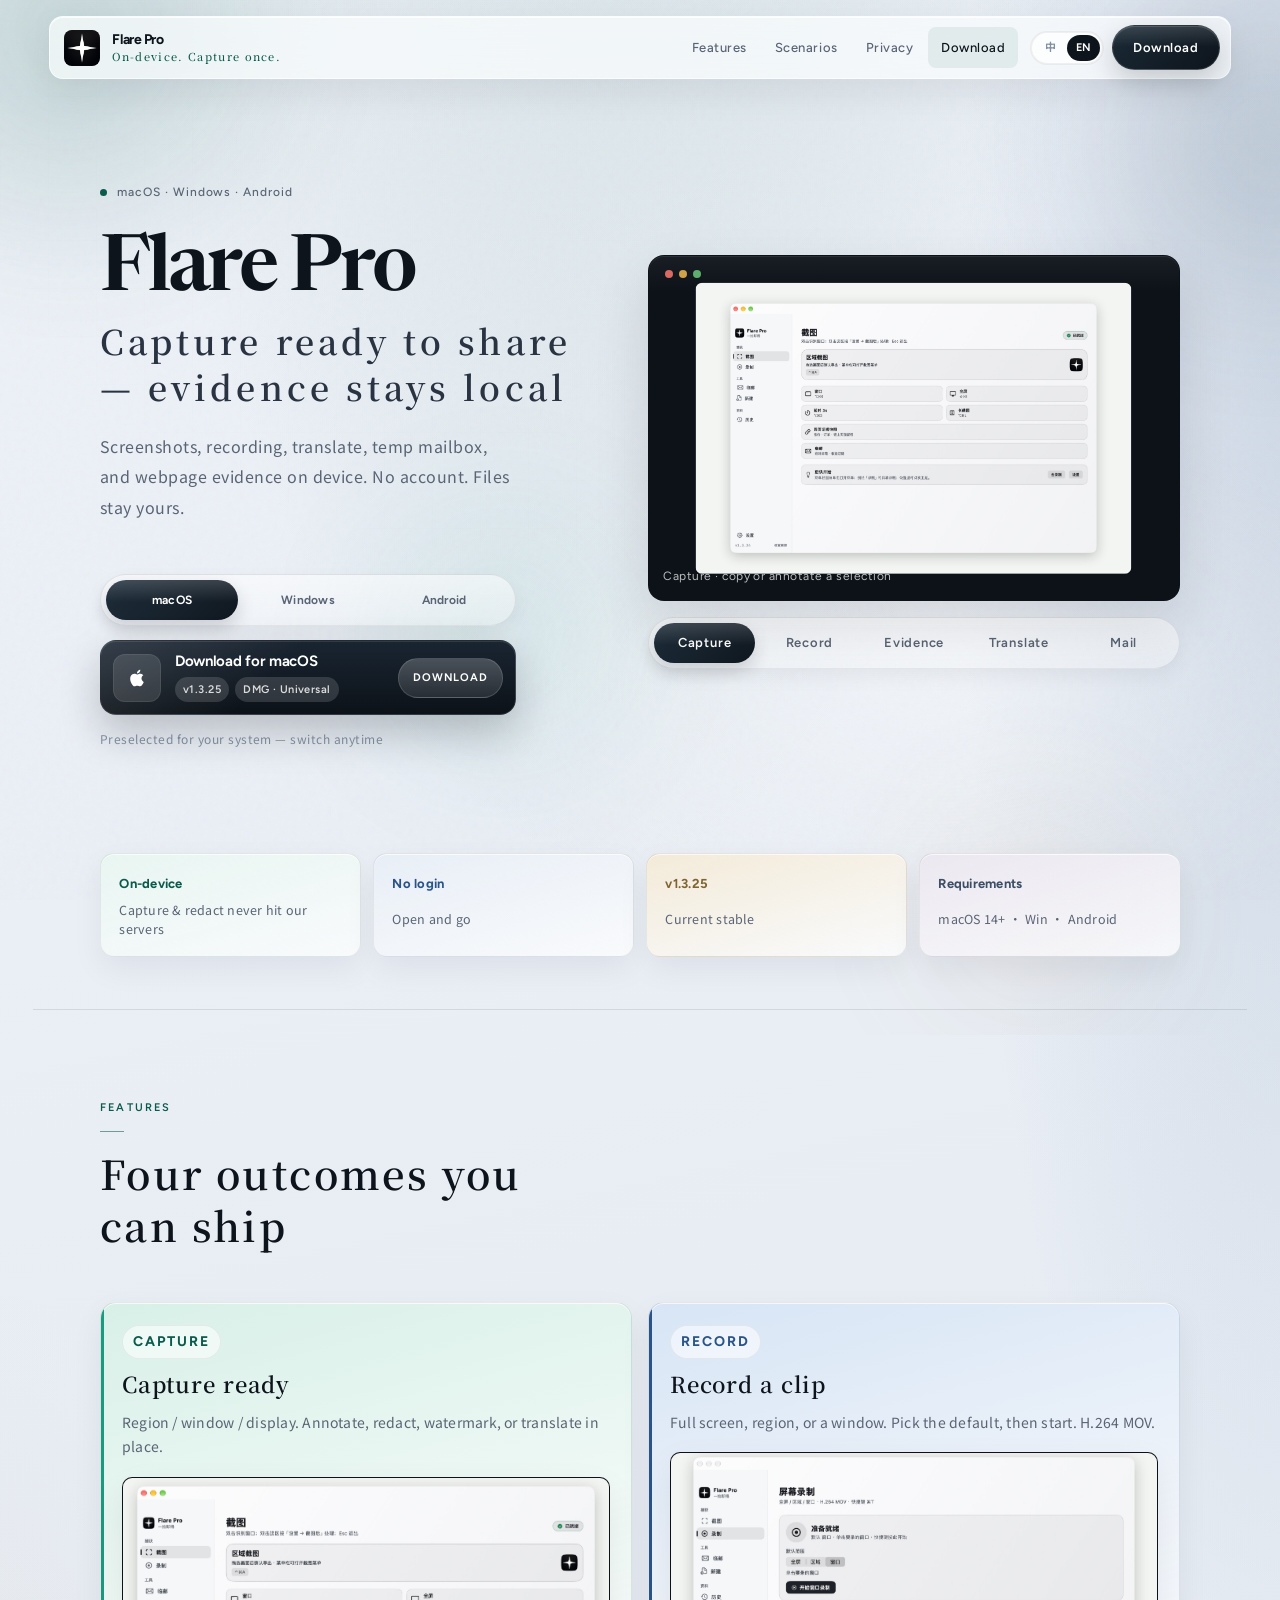
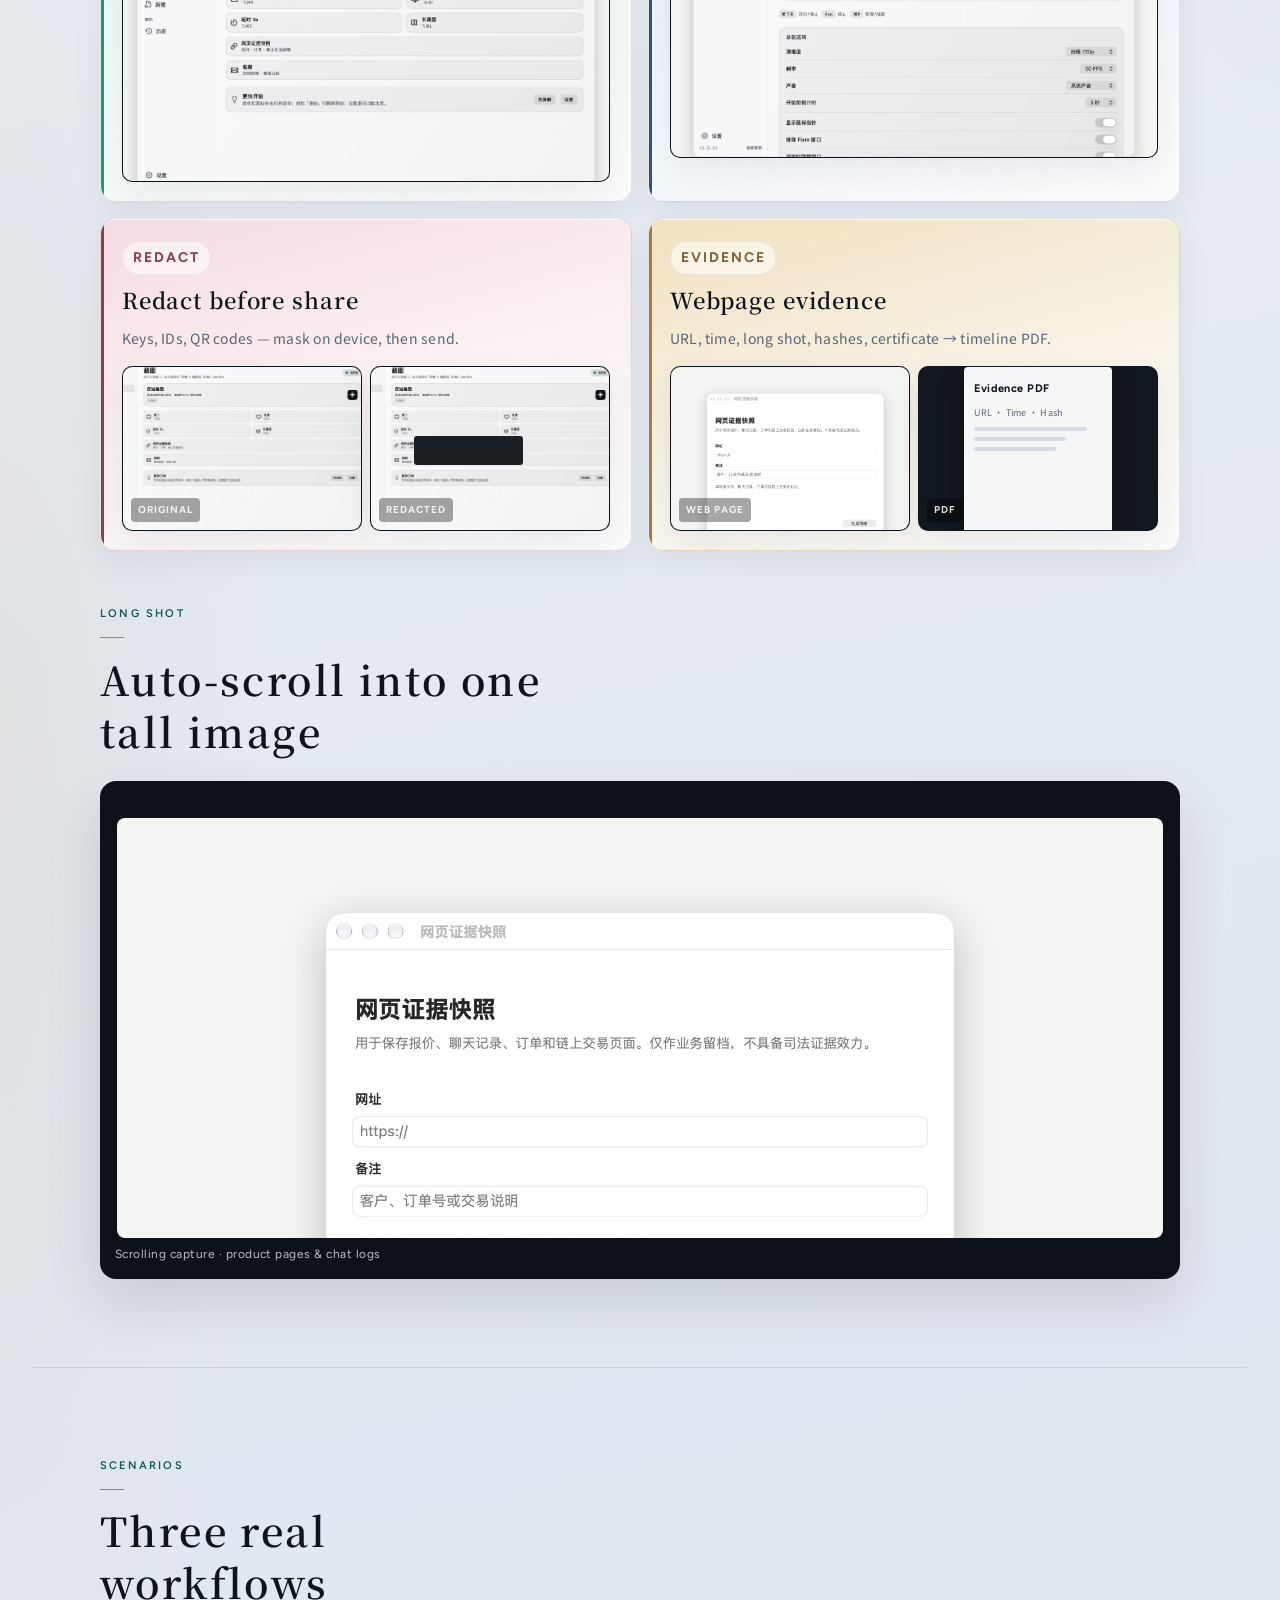
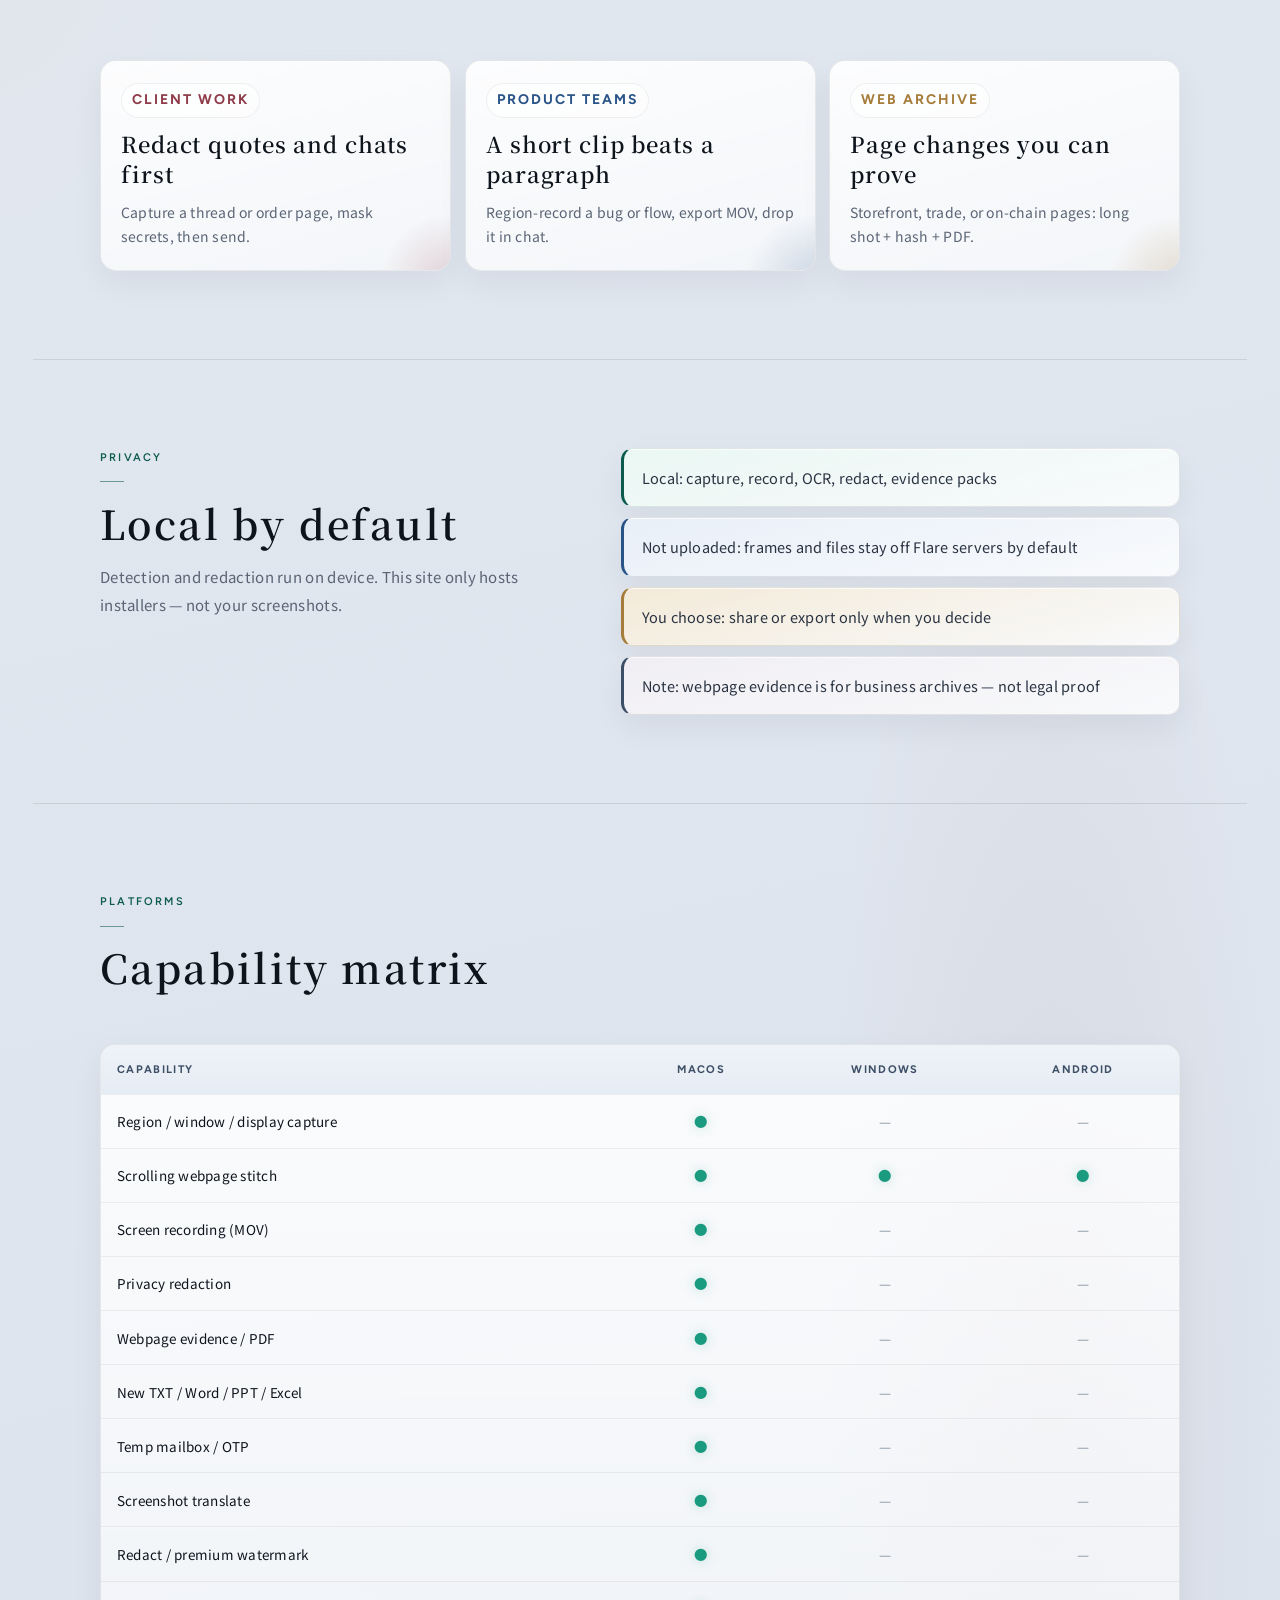
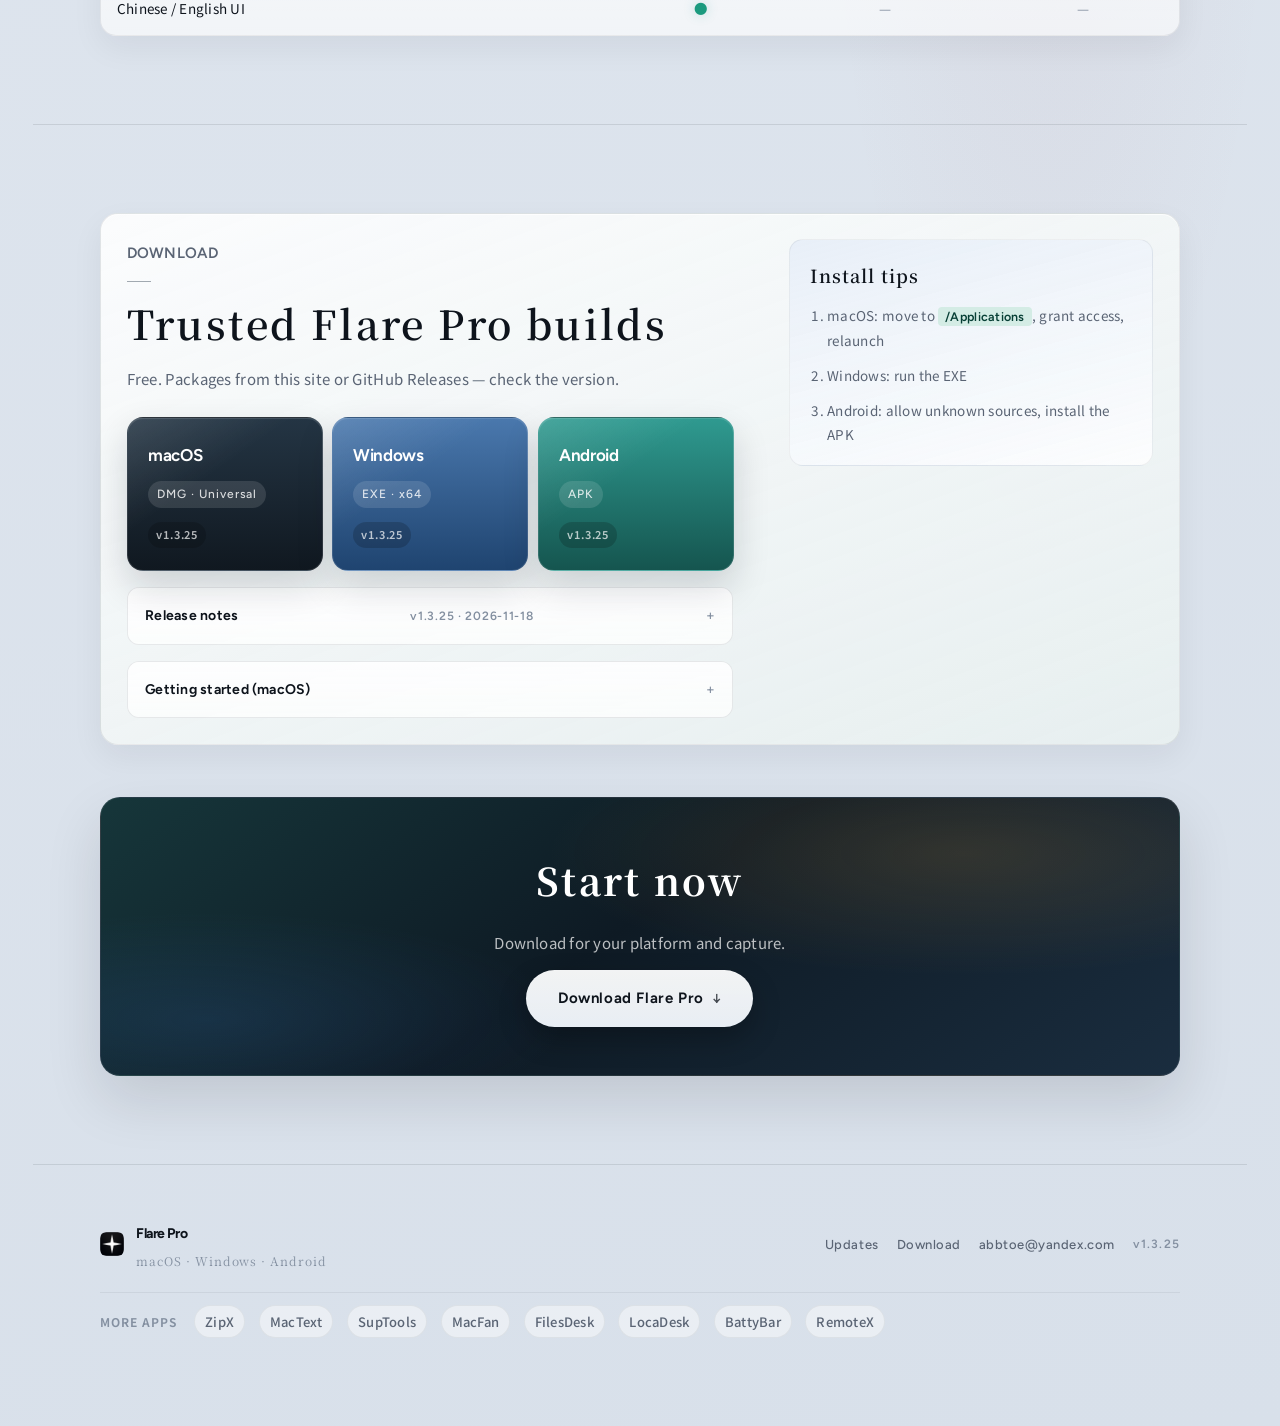
==== commit d4819cbb: "Release Flare Pro 1.3.25 with custom watermarks and sidebar alignment. Add editable watermark text, " ====
--- a/docs/index.html
+++ b/docs/index.html
@@ -30,7 +30,7 @@
   <link href="https://fonts.googleapis.com/css2?family=Newsreader:opsz,wght@6..72,500;600;700&family=Figtree:wght@400;500;600;700&family=Noto+Sans+SC:wght@400;500;600;700&family=Noto+Serif+SC:wght@500;600;700&display=swap" rel="stylesheet" />
   <link rel="alternate" hreflang="zh-Hans" href="https://linux503.github.io/Flare/?lang=zh" />
   <link rel="alternate" hreflang="en" href="https://linux503.github.io/Flare/?lang=en" />
-  <link rel="stylesheet" href="styles.css?v=78" />
+  <link rel="stylesheet" href="styles.css?v=79" />
 </head>
 <body class="theme-atelier">
   <div class="atmosphere" aria-hidden="true">
@@ -67,7 +67,7 @@
               <span class="lang-opt" data-side="en">EN</span>
             </span>
           </button>
-          <a class="pill" data-dl-main href="./downloads/Flare-Pro-1.3.24-Universal.dmg" download data-i18n-aria="dl.pillAria" aria-label="下载 Flare Pro">
+          <a class="pill" data-dl-main href="./downloads/Flare-Pro-1.3.25-Universal.dmg" download data-i18n-aria="dl.pillAria" aria-label="下载 Flare Pro">
             <span data-i18n="dl.pill">下载</span>
           </a>
         </div>
@@ -92,14 +92,14 @@
             <button type="button" role="tab" aria-selected="false" data-os="win"><span>Windows</span></button>
             <button type="button" role="tab" aria-selected="false" data-os="android"><span>Android</span></button>
           </div>
-          <a class="dl-main" data-os="mac" data-dl-main href="./downloads/Flare-Pro-1.3.24-Universal.dmg" download>
+          <a class="dl-main" data-os="mac" data-dl-main href="./downloads/Flare-Pro-1.3.25-Universal.dmg" download>
             <span class="dl-main-mark" aria-hidden="true">
               <svg data-dl-icon viewBox="0 0 24 24"><path fill="currentColor" d="M18.71 19.5c-.83 1.24-1.71 2.45-3.05 2.47-1.34.03-1.77-.79-3.29-.79-1.53 0-2 .77-3.27.82-1.31.05-2.3-1.32-3.14-2.53C4.25 17 2.94 12.45 4.7 9.39c.87-1.52 2.43-2.48 4.12-2.51 1.28-.02 2.5.87 3.29.87.78 0 2.26-1.07 3.8-.91.65.03 2.47.26 3.64 1.98-.09.06-2.17 1.28-2.15 3.81.03 3.02 2.65 4.03 2.68 4.04-.03.07-.42 1.44-1.38 2.83M13 3.5c.73-.83 1.94-1.46 2.94-1.5.13 1.17-.34 2.35-1.04 3.19-.69.85-1.83 1.51-2.95 1.42-.15-1.15.41-2.35 1.05-3.11z"/></svg>
             </span>
             <span class="dl-main-copy">
               <strong data-dl-title data-i18n="dl.macTitle">下载 macOS 版</strong>
               <em>
-                <span class="dl-chip" data-app-version>v1.3.24</span>
+                <span class="dl-chip" data-app-version>v1.3.25</span>
                 <span class="dl-chip" data-dl-file>DMG · Universal</span>
               </em>
             </span>
@@ -147,7 +147,7 @@
       <ul class="trust-bar">
         <li><strong data-i18n="trust.local">本地处理</strong><span data-i18n="trust.localP">截图与脱敏不经服务器</span></li>
         <li><strong data-i18n="trust.login">无需登录</strong><span data-i18n="trust.loginP">打开就能用</span></li>
-        <li><strong data-app-version>v1.3.24</strong><span data-i18n="trust.verP">当前稳定版</span></li>
+        <li><strong data-app-version>v1.3.25</strong><span data-i18n="trust.verP">当前稳定版</span></li>
         <li><strong data-i18n="trust.os">系统要求</strong><span data-i18n="trust.osP">macOS 14+ · Win · Android</span></li>
       </ul>
     </section>
@@ -338,34 +338,33 @@
           <h2 data-i18n="get.h2">可信下载 Flare Pro</h2>
           <p data-i18n="get.p">免费。安装包来自本站或 GitHub Releases，版本号可核对。</p>
           <div class="platform-grid">
-            <a class="platform-card is-primary" data-download href="./downloads/Flare-Pro-1.3.24-Universal.dmg" download>
+            <a class="platform-card is-primary" data-download href="./downloads/Flare-Pro-1.3.25-Universal.dmg" download>
               <span class="platform-name">macOS</span>
               <span class="platform-tag">DMG · Universal</span>
-              <span class="dl-ver" data-app-version>v1.3.24</span>
+              <span class="dl-ver" data-app-version>v1.3.25</span>
             </a>
             <a class="platform-card is-win" data-download-windows href="https://github.com/linux503/Flare/releases/download/v1.3.19/Flare-Windows-x64.exe">
               <span class="platform-name">Windows</span>
               <span class="platform-tag">EXE · x64</span>
-              <span class="dl-ver" data-app-version>v1.3.24</span>
+              <span class="dl-ver" data-app-version>v1.3.25</span>
             </a>
             <a class="platform-card is-android" data-download-android href="./downloads/Flare-Android.apk" download>
               <span class="platform-name">Android</span>
               <span class="platform-tag">APK</span>
-              <span class="dl-ver" data-app-version>v1.3.24</span>
+              <span class="dl-ver" data-app-version>v1.3.25</span>
             </a>
           </div>
 
           <details class="fold" id="whats-new">
             <summary>
               <span data-i18n="wn.summary">更新记录</span>
-              <em><span data-app-version>v1.3.24</span> · <span data-published-at>2026-10-29</span></em>
+              <em><span data-app-version>v1.3.25</span> · <span data-published-at>2026-10-29</span></em>
             </summary>
             <ol class="whats-new-list" data-changelog>
-              <li>支持英文界面：设置里可切换中文 / English，默认跟随系统</li>
-              <li>翻译入口进菜单栏与顶部菜单，快捷键 ⌘⌥T</li>
-              <li>截图可加或取消高级水印，工具栏一键开关</li>
-              <li>截图工具栏精简，标注与打码更顺手</li>
-              <li>临邮重新设计，Logo 更清晰，侧栏更大更好认</li>
+              <li>水印可自定义：文字、位置、Logo、时间、大小与透明度</li>
+              <li>截图与录屏分别开关水印</li>
+              <li>侧栏图标对齐修复</li>
+              <li>设置页新增水印实时预览</li>
             </ol>
           </details>
 
@@ -392,7 +391,7 @@
         <div class="final-cta-inner">
           <h2 data-i18n="cta.h2">现在开始</h2>
           <p data-i18n="cta.p">下载对应平台，打开就能截。</p>
-          <a class="pill large cta-btn" data-dl-main href="./downloads/Flare-Pro-1.3.24-Universal.dmg" download>
+          <a class="pill large cta-btn" data-dl-main href="./downloads/Flare-Pro-1.3.25-Universal.dmg" download>
             <span data-i18n="cta.btn">下载 Flare Pro</span>
           </a>
         </div>
@@ -423,11 +422,11 @@
       <a href="#whats-new" data-i18n="nav.updates">更新</a>
       <a href="#get" data-i18n="nav.get">下载</a>
       <a href="mailto:abbtoe@yandex.com">abbtoe@yandex.com</a>
-      <span class="footer-ver" data-app-version>v1.3.24</span>
+      <span class="footer-ver" data-app-version>v1.3.25</span>
     </div>
   </footer>
 
-  <script src="i18n.js?v=27" defer></script>
-  <script src="site.js?v=35" defer></script>
+  <script src="i18n.js?v=28" defer></script>
+  <script src="site.js?v=36" defer></script>
 </body>
 </html>
